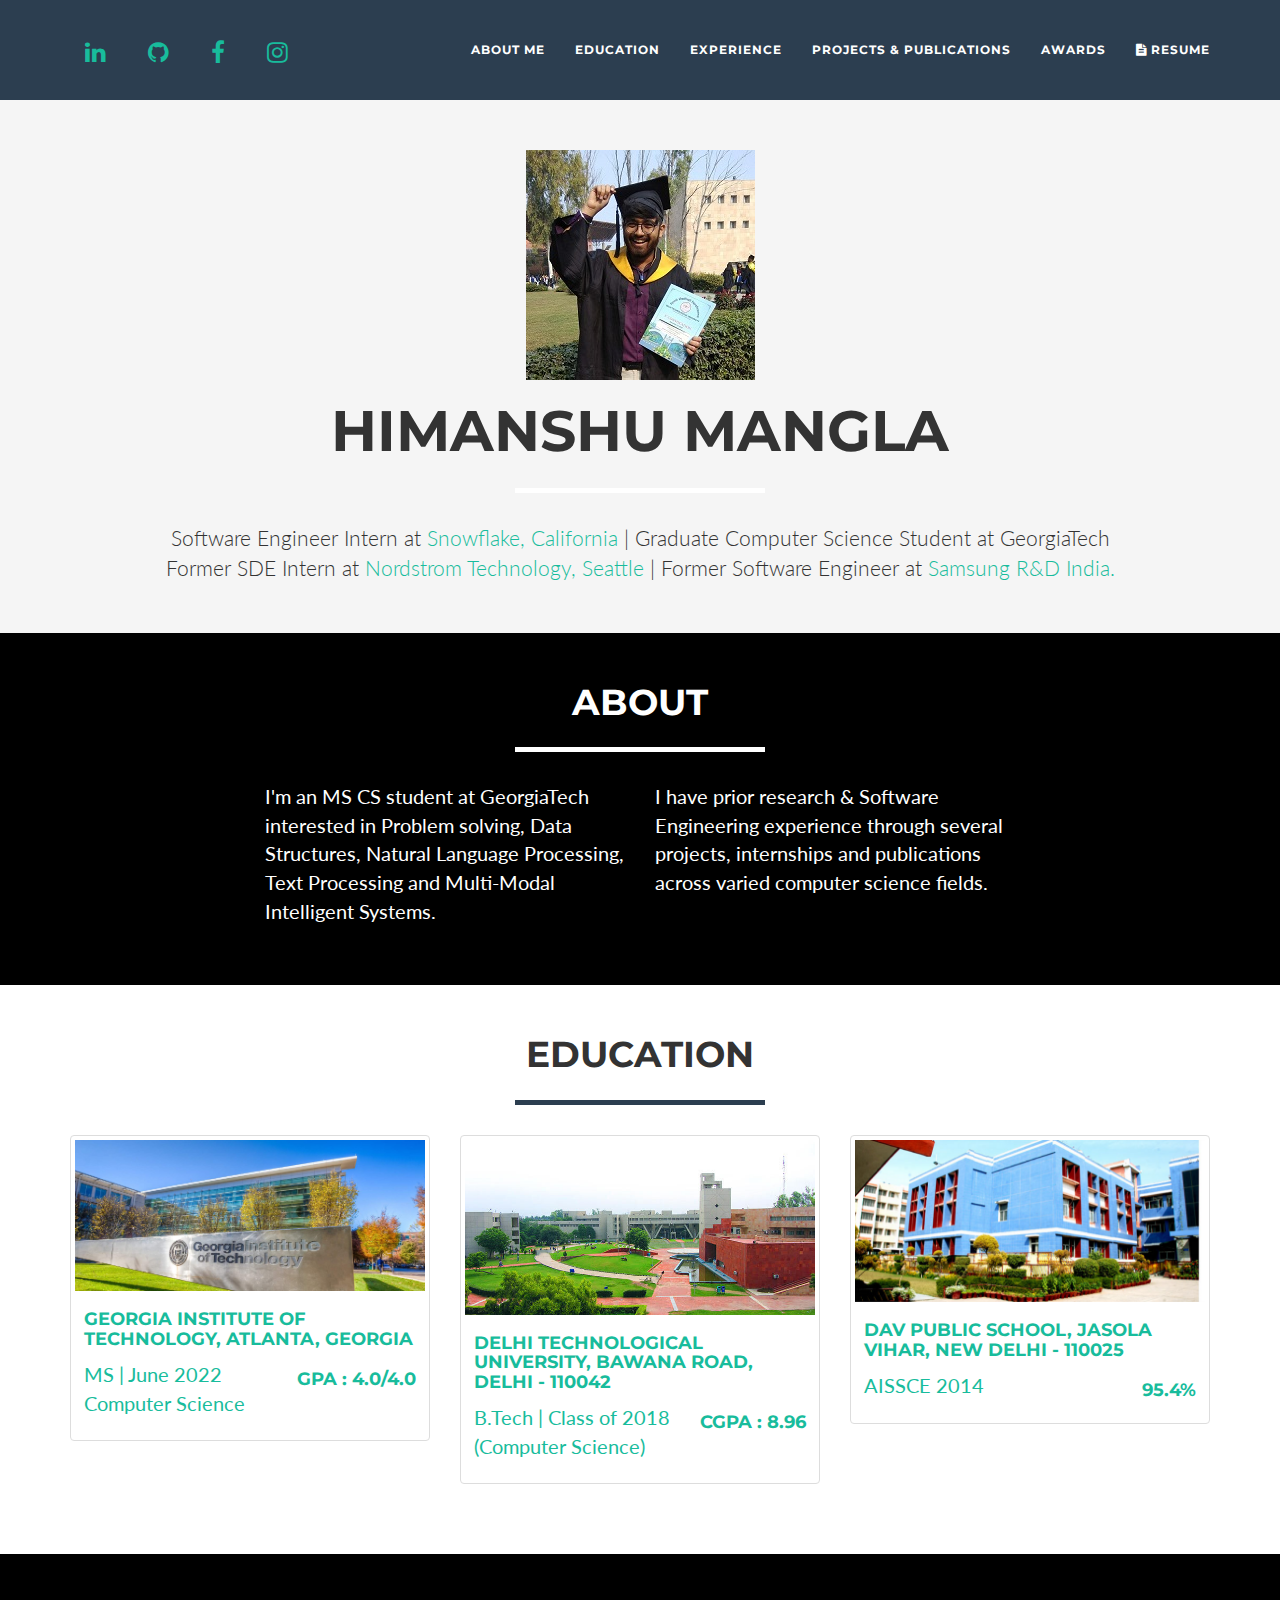
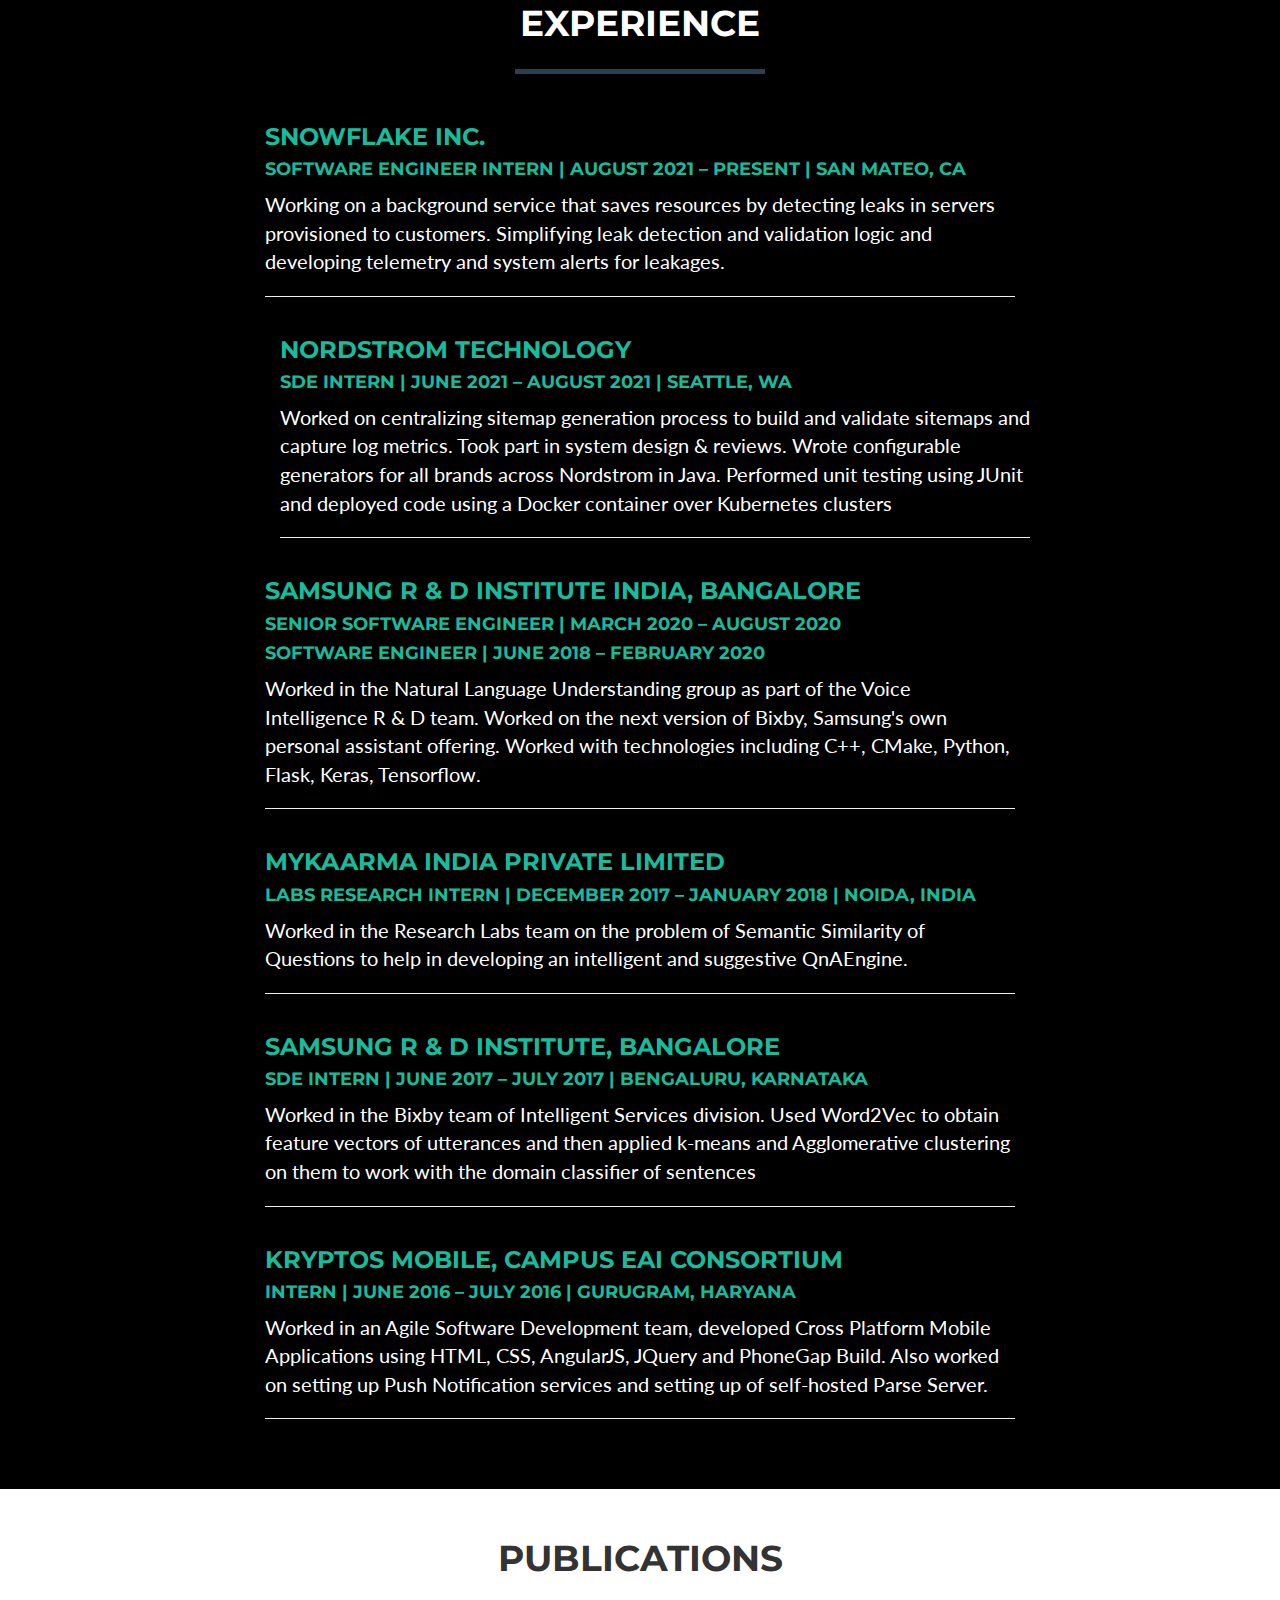
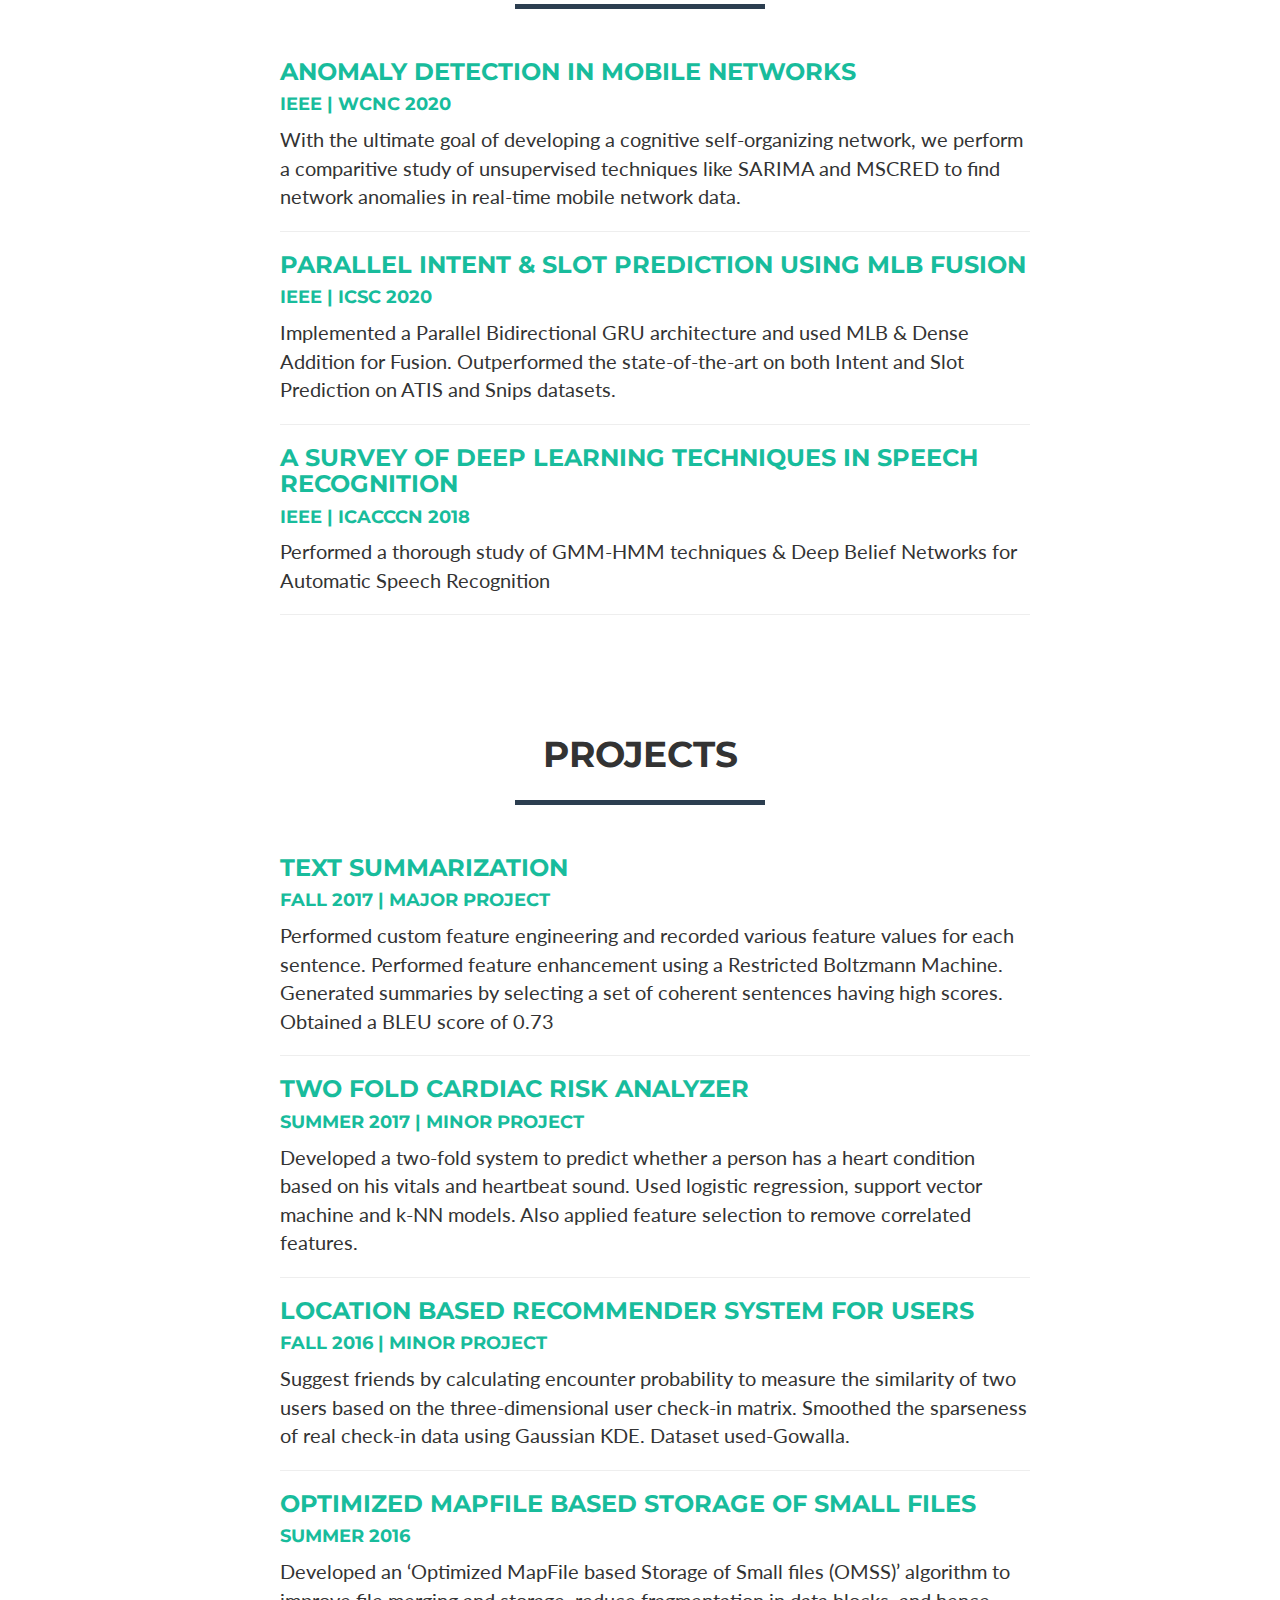
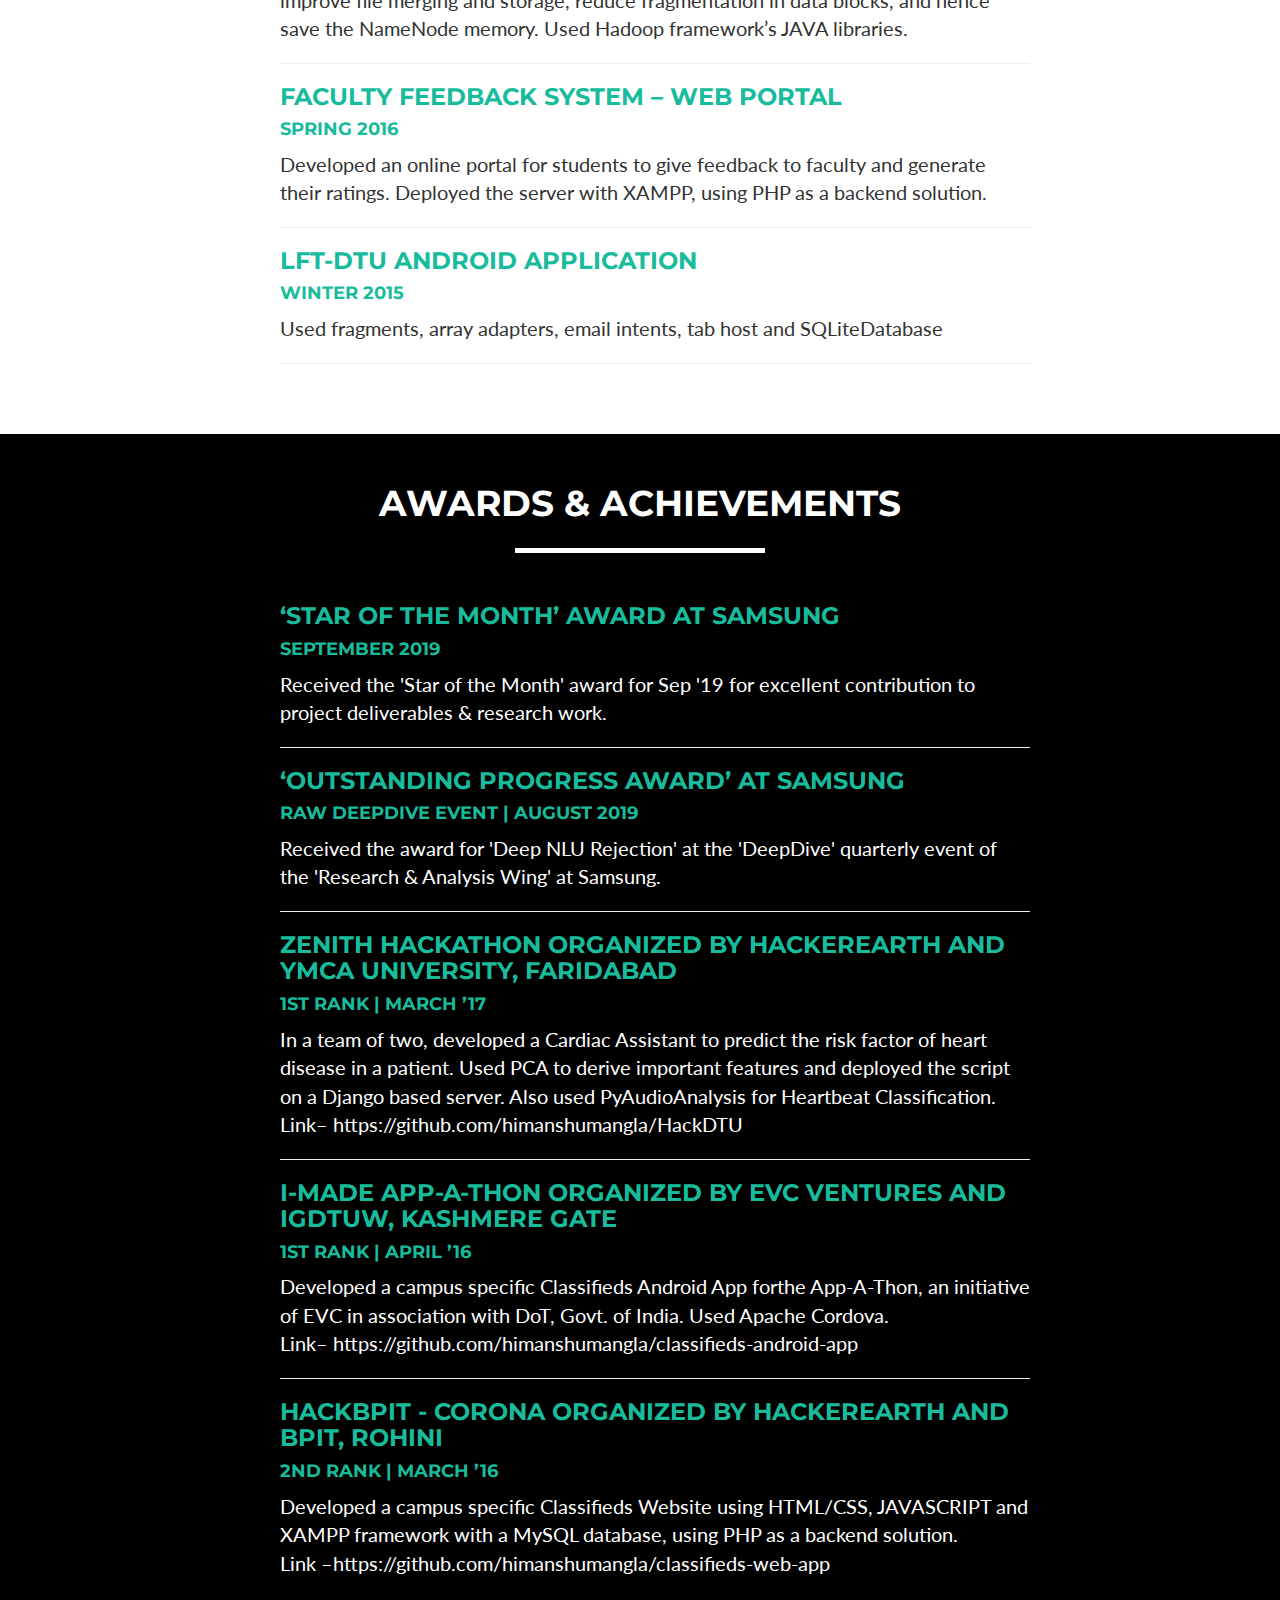
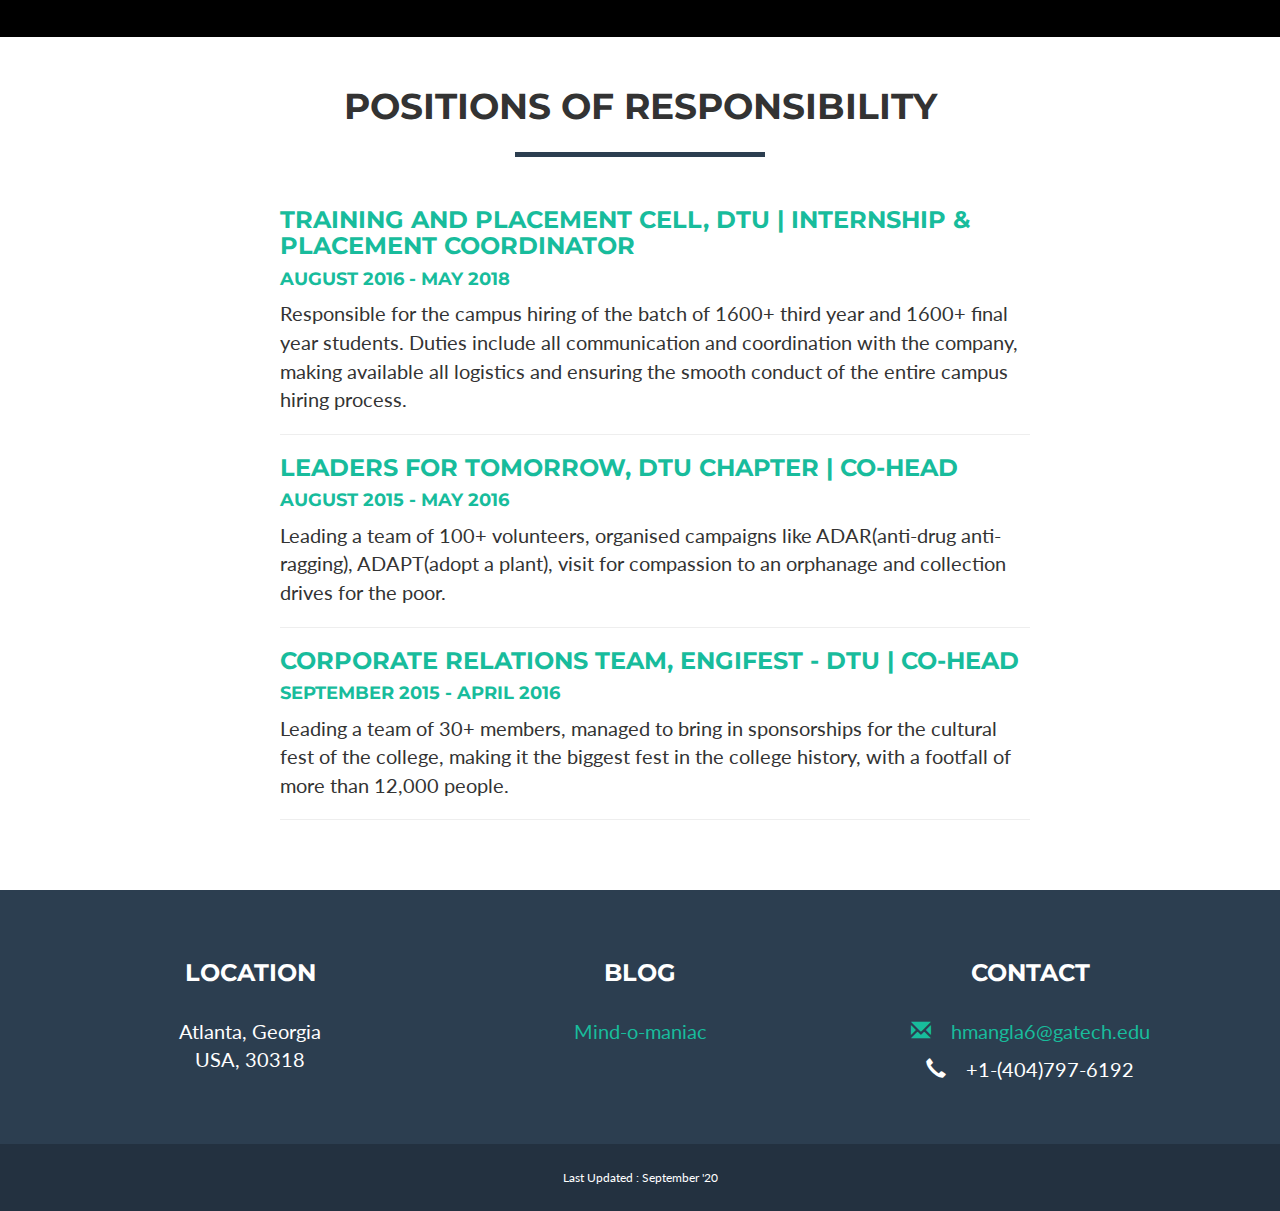
==== index.html @ 371bf04c "Update index.html" ====
<!DOCTYPE html>
<html lang="en">

<head>

    <meta charset="utf-8">
    <meta http-equiv="X-UA-Compatible" content="IE=edge">
    <meta name="viewport" content="width=device-width, initial-scale=1">
    <meta name="description" content="">
    <meta name="author" content="">

    <title>Himanshu Mangla</title>
    <link rel="shortcut icon" href="favicon.ico" />


    <!-- Bootstrap Core CSS -->
    <link href="vendor/bootstrap/css/bootstrap.min.css" rel="stylesheet">

    <!-- Theme CSS -->
    <link href="css/freelancer.min.css" rel="stylesheet">

    <!-- Custom Fonts -->
    <link href="vendor/font-awesome/css/font-awesome.min.css" rel="stylesheet" type="text/css">
    <link href="https://fonts.googleapis.com/css?family=Montserrat:400,700" rel="stylesheet" type="text/css">
    <link href="https://fonts.googleapis.com/css?family=Lato:400,700,400italic,700italic" rel="stylesheet" type="text/css">

    <!-- HTML5 Shim and Respond.js IE8 support of HTML5 elements and media queries -->
    <!-- WARNING: Respond.js doesn't work if you view the page via file:// -->
    <!--[if lt IE 9]>
        <script src="https://oss.maxcdn.com/libs/html5shiv/3.7.0/html5shiv.js"></script>
        <script src="https://oss.maxcdn.com/libs/respond.js/1.4.2/respond.min.js"></script>
    <![endif]-->

</head>

<body id="page-top" class="index">
<div id="skipnav"><a href="#maincontent">Skip to main content</a></div>

    <!-- Navigation -->
    <nav id="mainNav" class="navbar navbar-default navbar-fixed-top navbar-custom" ">
        <div class="container">
            <!-- Brand and toggle get grouped for better mobile display -->
            <div class="navbar-header page-scroll">
                <button type="button" class="navbar-toggle" data-toggle="collapse" data-target="#bs-example-navbar-collapse-1">
                    <span class="sr-only">Toggle navigation</span> Menu <i class="fa fa-bars"></i>
                </button>
                <a class="navbar-brand" >
                </a>
            </div>
            <div class="navbar-brand">
            <a href="https://linkedin.com/in/himanshumangla "><i class="fa fa-linkedin"></i></a> &nbsp;&nbsp;&nbsp;&nbsp;  
                <a href="https://github.com/himanshumangla"><i class="fa fa-github"></i></a>   &nbsp;&nbsp;&nbsp;&nbsp;
                <a href="http://facebook.com/him.mangla"><i class="fa fa-facebook"></i></a>   &nbsp;&nbsp;&nbsp;&nbsp;
                <a href="https://www.instagram.com/himanshu_mangla/?hl=en"><i class="fa fa-instagram"></i></a>  &nbsp;&nbsp;&nbsp;&nbsp;
            </div>

            <!-- Collect the nav links, forms, and other content for toggling -->
            <div class="collapse navbar-collapse" id="bs-example-navbar-collapse-1">
                <ul class="nav navbar-nav navbar-right">
                    <li class="hidden">
                        <a href="#page-top"></a>
                    </li>
                   
                    <li class="page-scroll">
                        <a href="#about">About Me</a>
                    </li>
                     <li class="page-scroll">
                        <a href="#education">Education</a>
                    </li>
                     <li class="page-scroll">
                        <a href="#experience">Experience</a>
                    </li>
                    <li class="page-scroll">
                        <a href="#projects">Projects & Publications</a>
                    </li>
                    <li class="page-scroll">
                        <a href="#achievements">Awards</a>
                    </li>
                    
                    <li class="page-scroll">
                        <a href="https://drive.google.com/file/d/0B3SqNJBZBm5kWnVQWGZ2YU8wMDQ/view?usp=sharing" target="_blank"><i class="fa fa-file-text page-scroll"></i> Resume</a>
                    </li>


                </ul>
            </div>
            <!-- /.navbar-collapse -->
        </div>
        <!-- /.container-fluid -->
    </nav>

    <!-- Header -->
    <header>
        <div class="container" id="maincontent" tabindex="-1">
            <div class="row">
                <div class="col-lg-12">
                    <img class="img-responsive" src="img/profile.jpg" alt="">
                    <div class="intro-text">
                        <h1 class="name">Himanshu Mangla</h1>
                        <hr class="star-light">
                        <span class="skills">Software Engineer Intern at <a href="https://www.snowflake.com/">Snowflake, California</a> | Graduate Computer Science Student at GeorgiaTech  
<br/> Former SDE Intern at <a href="https://careers.nordstrom.com/#/headquarters-careers/technology/">Nordstrom Technology, Seattle</a> | Former Software Engineer at <a href="https://research.samsung.com/sri-b">Samsung R&D India.</a></span>
                    </div>
                </div>
            </div>
        </div>
    </header>

 <!-- About Section -->
    <section class="success" id="about" style="background: rgb(0,0,0);">
        <div class="container">
            <div class="row">
                <div class="col-lg-12 text-center">
                    <h2>About</h2>
                    <hr class="star-light">
                </div>
            </div>
            <div class="row">
                <div class="col-lg-4 col-lg-offset-2">
                    <p>I'm an MS CS student at GeorgiaTech interested in Problem solving, Data Structures, Natural Language Processing, Text Processing and
                                                     Multi-Modal Intelligent Systems. </p>
                </div>
                <div class="col-lg-4">
                    <p>I have prior research & Software Engineering experience through several projects, internships and publications across varied computer science fields.</p>
                </div>
                
            </div>
        </div>
    </section>




    
    <!-- Education Grid Section -->
    <section id="portfolio">
    <div id="education">
        <div class="container">
            <div class="row">
                <div class="col-lg-12 text-center">
                    <h2>Education</h2>
                    <hr class="star-primary">
                </div>
            </div>


            <div class="row">
                    <div class="col-sm-4 col-lg-4 col-md-4">
                        <a href="https://www.gatech.edu/">
                        <div class="thumbnail">
                            <img src="img/gt.jpg" alt="GeorgiaTech, Atlanta">
                            <div class="caption">
                                <h4>Georgia Institute of Technology, Atlanta, Georgia</h4>
                                <h4 class="pull-right">GPA : 4.0/4.0</h4>
                                <p><a href="https://www.cc.gatech.edu/future/masters/mscs">MS | June 2022 <br> Computer Science</a>
                                </p>
                                
                            </div>
                            
                        </div>
                        </a>
                    </div>

                    <div class="col-sm-4 col-lg-4 col-md-4">
                        <a href="http://dtu.ac.in/">
                        <div class="thumbnail">
                            <img src="img/dtu.jpg" alt="Delhi Technological University, Delhi"/>
                            <div class="caption">
                                <h4>Delhi Technological University, Bawana Road, <br>Delhi - 110042</h4>
                                <h4 class="pull-right">CGPA : 8.96</h4>
                                <a href="http://www.dtu.ac.in/Web/Departments/CSE/about/"><p>B.Tech | Class of 2018 <br>(Computer Science) </a></a>
                                </p>
                                
                            </div>
                            
                        </div>
                        
                    </div>

                    <div class="col-sm-4 col-lg-4 col-md-4">
                        <a href="http://davjasola.com">
                        <div class="thumbnail">
                            <img src="img/dav.jpg" alt="DAV Jasola Vihar, New Delhi">
                            <div class="caption">
                                <h4>DAV Public School, Jasola Vihar, New Delhi - 110025</h4>
                                <h4 class="pull-right">95.4%</h4>
                                <p><a href="https://en.wikipedia.org/wiki/All_India_Senior_School_Certificate_Examination">AISSCE 2014</a>
                                </p>
                                
                            </div>
                            </div>
                        </a>
                    </div>

                    
                    

            </div>
        </div>
    </div>
    </section>


<!-- Experience Section -->
    <section class="success" id="experience" style="background: rgb(0,0,0);">                                            
                                                                                                                                                        
                                                                            
          	  <div class="container">
        <div class="row">
          <div class="row">
                <div class="col-lg-12 text-center">
                    <h2>Experience</h2>
                    <hr class="star-primary">
                </div>
            </div>
     
     <div class="container">
        <div class="row">
            <div class="col-lg-8 col-lg-offset-2 col-md-10 col-md-offset-1">
                <div class="post-preview">
                    
                        <h3 class="post-title" style="color: #18BC9C;">
                            Snowflake Inc.
                        </h3>
                        <h4 class="post-subtitle" style="color: #18BC9C;">
                            Software Engineer Intern | August 2021 – Present | San Mateo, CA
                        </h4>
                    
                    <p class="post-meta">

Working on a background service that saves resources by detecting leaks in servers provisioned to customers.
Simplifying leak detection and validation logic and developing telemetry and system alerts for leakages.
                  </div>
                <hr>
                                                              
           </div>
         </div>
     </div>
 
         </div>
                                            
                                            
                                            
      <div class="container">
        <div class="row">
            <div class="col-lg-8 col-lg-offset-2 col-md-10 col-md-offset-1">
                <div class="post-preview">
                    
                        <h3 class="post-title" style="color: #18BC9C;">
                            Nordstrom Technology
                        </h3>
                        <h4 class="post-subtitle" style="color: #18BC9C;">
                            SDE Intern | June 2021 – August 2021 | Seattle, WA
                        </h4>
                    
                    <p class="post-meta">

Worked on centralizing sitemap generation process to build and validate sitemaps and capture log metrics.
Took part in system design & reviews. Wrote configurable generators for all brands across Nordstrom in Java.
Performed unit testing using JUnit and deployed code using a Docker container over Kubernetes clusters
      </div>
                <hr>
                                                              
           </div>
         </div>
     </div>
 
         </div>
                                            
                                            
            <div class="container">
        <div class="row">
            <div class="col-lg-8 col-lg-offset-2 col-md-10 col-md-offset-1">
                <div class="post-preview">
                    
                        <h3 class="post-title" style="color: #18BC9C;">
                            Samsung R & D Institute India, Bangalore
                        </h3>
                        <h4 class="post-subtitle" style="color: #18BC9C;">
                            Senior Software Engineer | March 2020 – August 2020 
                        </h4>
                                                                      
                        <h4 class="post-subtitle" style="color: #18BC9C;">
                            Software Engineer | June 2018 – February 2020
                        </h4>
                    
                    <p class="post-meta">

Worked in the Natural Language Understanding group as part of the Voice Intelligence R & D team. Worked on the next version of Bixby,
                                        Samsung's own personal assistant offering. Worked with technologies including C++, CMake, Python, Flask, Keras, Tensorflow.
      </div>
                <hr>
                                                              
           </div>
         </div>
     </div>
 
         </div>
                                            
             <div class="container">
        <div class="row">                               
  <div class="col-lg-8 col-lg-offset-2 col-md-10 col-md-offset-1">
                <div class="post-preview">
                    
                        <h3 class="post-title" style="color: #18BC9C;">
                            Mykaarma India Private Limited 
                        </h3>
                        <h4 class="post-subtitle" style="color: #18BC9C;">
                            Labs Research Intern  | December 2017 – January 2018 | Noida, India
                        </h4>
                    
                    <p class="post-meta">

Worked in the Research Labs team on the problem of Semantic Similarity of Questions to help in developing an intelligent and suggestive QnAEngine.
      </div>
                <hr>
                                                              
           </div>
         </div>
     </div>
 
         </div>
                              



            <div class="container">
        <div class="row">
            <div class="col-lg-8 col-lg-offset-2 col-md-10 col-md-offset-1">
                <div class="post-preview">
                    
                        <h3 class="post-title" style="color: #18BC9C;">
                            Samsung R & D Institute, Bangalore
                        </h3>
                        <h4 class="post-subtitle" style="color: #18BC9C;">
                            SDE Intern | June 2017 – July 2017 | Bengaluru, Karnataka
                        </h4>
                    
                    <p class="post-meta">

Worked in the Bixby team of Intelligent Services division. Used Word2Vec to obtain
feature vectors of utterances and then applied k-means and Agglomerative clustering on
them to work with the domain classifier of sentences
      </div>
                <hr>
                                                              
           </div>
         </div>
     </div>
 
         </div>
                                                                    
            <div class="container">
        <div class="row">
            <div class="col-lg-8 col-lg-offset-2 col-md-10 col-md-offset-1">
                <div class="post-preview">
                    <a href = "http://i-made.in">
                        <h3 class="post-title" style="color: #18BC9C;">
                            Kryptos Mobile, Campus EAI Consortium 
                        </h3>
                        <h4 class="post-subtitle" style="color: #18BC9C;">
                            Intern | June 2016 – July 2016 | Gurugram, Haryana
                        </h4>
                     </a>
                    <p class="post-meta">Worked in an Agile Software Development team, developed Cross Platform Mobile Applications using HTML, CSS, AngularJS, JQuery and PhoneGap Build. Also worked on setting up Push Notification services and setting up of self-hosted Parse Server. </p>
                </div>
                <hr>
                
                
            </div>
        </div>
    </div>

        </div>
    </section>


                                        
                                         <!-- Publications Section -->
    <section id="contact" padding: 25px>
    <div id="projects">
        <div class="container">
            <div class="row">
                <div class="col-lg-12 text-center">
                    <h2>Publications</h2>
                    <hr class="star-primary">
                </div>
            </div>


   <div class="container">
        <div class="row">
            <div class="col-lg-8 col-lg-offset-2 col-md-10 col-md-offset-1">
               <div class="post-preview">
                  <a href="https://ieeexplore.ieee.org/document/9124843">  
                        <h3 class="post-title" style="color: #18BC9C;">
                            Anomaly Detection in Mobile Networks 
                        </h3>
                        <h4 class="post-subtitle" style="color: #18BC9C;">
                            IEEE | WCNC 2020
                        </h4>
                                      </a>
                     <p class="post-meta">With the ultimate goal of developing a cognitive self-organizing network, we perform a comparitive study of unsupervised techniques like SARIMA and MSCRED to find network anomalies in real-time mobile network data.</p>
                </div>
                <hr>
                                                                           
               <div class="post-preview">
                    <a href="https://ieeexplore.ieee.org/document/9031526/">
                        <h3 class="post-title" style="color: #18BC9C;">
                            Parallel Intent & Slot Prediction using MLB Fusion
                        </h3>
                        <h4 class="post-subtitle" style="color: #18BC9C;">
                            IEEE | ICSC 2020
                        </h4>
                                                                         </a>
                    
                    <p class="post-meta"> Implemented a Parallel Bidirectional GRU architecture and used MLB & Dense Addition for Fusion. Outperformed the state-of-the-art on both Intent and Slot Prediction on ATIS and Snips datasets. </p>
                </div>
                <hr>
               <div class="post-preview">
                  <a href="https://ieeexplore.ieee.org/abstract/document/8748399">  
                        <h3 class="post-title" style="color: #18BC9C;">
                            A survey of deep learning techniques in Speech Recognition 
                        </h3>
                        <h4 class="post-subtitle" style="color: #18BC9C;">
                            IEEE | ICACCCN 2018
                        </h4>
                                      </a>
                     <p class="post-meta">Performed a thorough study of GMM-HMM techniques & Deep Belief Networks for Automatic Speech Recognition</p>
                </div>
                <hr>
               
                
            </div>
        </div>
    </div>

        </div>
    </div>
    </section>
                                        
                                                            
                                        
    <!-- Projects Section -->
    <section id="contact">
    <div id="projects">
        <div class="container">
            <div class="row">
                <div class="col-lg-12 text-center">
                    <h2>Projects</h2>
                    <hr class="star-primary">
                </div>
            </div>


   <div class="container">
        <div class="row">
            <div class="col-lg-8 col-lg-offset-2 col-md-10 col-md-offset-1">
               
                <div class="post-preview">
                        <h3 class="post-title" style="color: #18BC9C;">
                             Text Summarization 
                        </h3>
                        <h4 class="post-subtitle" style="color: #18BC9C;">
                            Fall 2017 | Major Project
                        </h4>
           
                    <p class="post-meta">Performed custom feature engineering and recorded various feature values for each sentence. Performed feature enhancement using a Restricted Boltzmann Machine. Generated summaries by selecting a set of coherent sentences having high scores. Obtained a BLEU score of 0.73</p>
                </div>
                <hr>                                                     
                                                                           
                      <div class="post-preview">
                    
                        <h3 class="post-title" style="color: #18BC9C;">
                            Two Fold Cardiac Risk Analyzer 
                        </h3>
                        <h4 class="post-subtitle" style="color: #18BC9C;">
                            Summer 2017 | Minor Project
                        </h4>
                     <p class="post-meta">Developed a two-fold system to predict whether a person has a heart condition based on his vitals and heartbeat sound. Used logistic regression, support vector machine and k-NN models. Also applied feature selection to remove correlated features.</p>
                </div>
                <hr>
                                        
               <div class="post-preview">
                    
                        <h3 class="post-title" style="color: #18BC9C;">
                            LOCATION BASED RECOMMENDER SYSTEM FOR USERS
                        </h3>
                        <h4 class="post-subtitle" style="color: #18BC9C;">
                            Fall 2016 | Minor Project
                        </h4>
                    
                    <p class="post-meta">Suggest friends by calculating encounter probability to measure the similarity of two users based on the three-dimensional user check-in matrix. Smoothed the sparseness of real check-in data using Gaussian KDE. Dataset used-Gowalla. </p>
                </div>
                <hr>
                
                <div class="post-preview">
                        <h3 class="post-title" style="color: #18BC9C;">
                             Optimized MapFile based Storage of Small files 
                        </h3>
                        <h4 class="post-subtitle" style="color: #18BC9C;">
                            Summer 2016 
                        </h4>
           
                    <p class="post-meta">Developed an ‘Optimized MapFile based Storage of Small files (OMSS)’ algorithm to improve file merging and storage, reduce fragmentation in data blocks, and hence save the NameNode memory. Used Hadoop framework’s JAVA libraries.</p>
                </div>
                <hr>
                          
                
                
                <div class="post-preview">
                    <a href="https://github.com/himanshumangla/faculty-feedback">
                        <h3 class="post-title">
                            Faculty Feedback System – Web Portal 
                        </h3>
                        <h4 class="post-subtitle">
                            Spring 2016 
                        </h4>
                    </a>
                    <p class="post-meta">Developed an online portal for students to give feedback to faculty and generate their ratings. Deployed the server with XAMPP, using PHP as a backend solution.</p>
                </div>
                <hr>
                <div class="post-preview">
                    <a href="https://github.com/himanshumangla/LFT-DTU">
                        <h3 class="post-title">
                           LFT-DTU Android Application
                        </h3>
                        <h4 class="post-subtitle">
                            Winter 2015
                        </h4>
                    </a>
                    <p class="post-meta">Used fragments, array adapters, email intents, tab host and SQLiteDatabase</p>
                </div>
                <hr>
                
            </div>
        </div>
    </div>

        </div>
    </div>
    </section>


    <!-- Achievements Section -->
    <section class="success" id="achievements" style="background: rgb(0,0,0);">
        <div class="container">
            <div class="row">
                <div class="col-lg-12 text-center">
                    <h2>Awards & Achievements</h2>
                    <hr class="star-light">
                </div>
            </div>
            <div class="container">
        <div class="row">
            <div class="col-lg-8 col-lg-offset-2 col-md-10 col-md-offset-1">
                
                 <div class="post-preview">
                    
                        <h3 class="post-title" style="color: #18BC9C;">
                            ‘Star of the month’ award at Samsung
                        </h3>
                        <h4 class="post-subtitle" style="color: #18BC9C;">
                         September 2019
                        </h4>
                    
                    <p class="post-meta">Received the 'Star of the Month' award for Sep '19 for excellent contribution to project deliverables & research work.</p>
                </div>
                <hr>
                <div class="post-preview">
                   
                        <h3 class="post-title" style="color: #18BC9C;">
                            ‘Outstanding Progress Award’ at Samsung
                        </h3>
                        <h4 class="post-subtitle" style="color: #18BC9C;">
                         RAW DeepDive event | August 2019
                        </h4>
                    
                    <p class="post-meta">Received the award for 'Deep NLU Rejection' at the 'DeepDive' quarterly event of the 'Research & Analysis Wing' at Samsung. </p>
                </div>
                <hr>
                
                <div class="post-preview">
                    
                        <h3 class="post-title" style="color: #18BC9C;">
                            Zenith Hackathon organized by HackerEarth and YMCA University, Faridabad
                        </h3>
                        <h4 class="post-subtitle" style="color: #18BC9C;">
 1st rank | March ’17
                        </h4>
                    
                    <p class="post-meta">In a team of two, developed a Cardiac Assistant to predict the risk factor of heart disease in a patient. Used PCA to derive important features and deployed the script on a Django based server. Also used PyAudioAnalysis for Heartbeat Classification. <br>Link– https://github.com/himanshumangla/HackDTU</p>
                </div>
                <hr>
                <div class="post-preview">

                        <h3 class="post-title" style="color: #18BC9C;">
                            I-MADE App-A-Thon organized by EVC Ventures and IGDTUW, Kashmere Gate 
                        </h3>
                        <h4 class="post-subtitle" style="color: #18BC9C;">
                            1st rank | April ’16
                        </h4>
                    
                    <p class="post-meta">Developed a campus specific Classifieds Android App forthe App-A-Thon, an initiative of EVC in association with DoT, Govt. of India. Used Apache Cordova. <br>Link– https://github.com/himanshumangla/classifieds-android-app</p>
                </div>
                <hr>
                <div class="post-preview">

                        <h3 class="post-title" style="color: #18BC9C;">
                           HackBPIT - Corona organized by HackerEarth and BPIT, Rohini
                        </h3>
                        <h4 class="post-subtitle" style="color: #18BC9C;">
                            2nd rank | March ’16
                        </h4>
                    
                    <p class="post-meta">Developed a campus specific Classifieds Website using HTML/CSS, JAVASCRIPT and XAMPP framework with a MySQL database, using PHP as a backend solution. <br>Link –https://github.com/himanshumangla/classifieds-web-app</p>
                </div>
            </div>
        </div>
    </div>

        </div>
    </section>

 <!-- Position of Responsibility -->
    <section id="contact">
    <div id="projects">
        <div class="container">
            <div class="row">
                <div class="col-lg-12 text-center">
                    <h2>Positions of Responsibility</h2>
                    <hr class="star-primary">
                </div>
            </div>


   <div class="container">
        <div class="row">
            <div class="col-lg-8 col-lg-offset-2 col-md-10 col-md-offset-1">
                <div class="post-preview">
                    <a href = "http://tnp.dtu.ac.in/contact_tnp_17-18.html">
                        <h3 class="post-title">
                            Training and Placement Cell, DTU | Internship & Placement Coordinator 
                        </h3>
                        <h4 class="post-subtitle">
                            August 2016 - May 2018
                        </h4>
                     </a>
                     <p class="post-meta">Responsible for the campus hiring of the batch of 1600+ third year and 1600+ final year students. Duties include all communication and coordination with the company, making available all logistics and ensuring the smooth conduct of the entire campus hiring process.</p>
                </div>
                <hr>
                                        
               <div class="post-preview">
                    <a href ="https://www.facebook.com/Lftdtu/">
                        <h3 class="post-title" >
                            Leaders for Tomorrow, DTU Chapter | Co-head
                        </h3>
                        <h4 class="post-subtitle">
                            August 2015 - May 2016
                        </h4>
                     </a>
                    <p class="post-meta">Leading a team of 100+ volunteers, organised campaigns like ADAR(anti-drug anti-ragging), ADAPT(adopt a plant), visit for compassion to an orphanage and collection drives for the poor. </p>
                </div>
                <hr>
                
                
                <div class="post-preview">
                    <a href="http://www.engifest.dtu.ac.in/">
                        <h3 class="post-title">
                            Corporate Relations Team, Engifest - DTU | Co-head 
                        </h3>
                        <h4 class="post-subtitle">
                            September 2015 - April 2016 
                        </h4>
                    </a>
                    <p class="post-meta">Leading a team of 30+ members, managed to bring in sponsorships for the cultural fest of the college, making it the biggest fest in the college history, with a footfall of more than 12,000 people.</p>
                </div>
                <hr>
                                
            </div>
        </div>
    </div>

        </div>
    </div>
    </section>


                                        
                                        
                                        
                                        
                                        
                                        
                                        
    <!-- Footer -->
    <footer class="text-center">
        <div class="footer-above">
            <div class="container">
                <div class="row">
                    <div class="footer-col col-md-4">
                        <h3>Location</h3>
                        <p>Atlanta, Georgia
                            <br>USA, 30318</p>
                    </div>
                    <div class="footer-col col-md-4">
                        <h3>Blog</h3>
                        <p><a href="http://mindomaniac.blogspot.in/">Mind-o-maniac</a></p>
                    </div>
                    <div class="footer-col col-md-4">
                        <h3>Contact</h3>
                        <p><a href="mailto:hmangla6@gatech.edu?Subject=Found%20Via%20Website" target="_top" style="alink : white vlink: white"><span class="glyphicon glyphicon-envelope"></span>&nbsp;&nbsp;&nbsp;&nbsp;hmangla6@gatech.edu</a></p>
                        <p><span class="glyphicon glyphicon-earphone"></span>&nbsp;&nbsp;&nbsp;&nbsp;+1-(404)797-6192</p>
                    </div>
                </div>
            </div>
        </div>
        <div class="footer-below">
            <div class="container">
                <div class="row">
                    <div class="col-lg-12">
                        Last Updated : September '20
                    </div>
                </div>
            </div>
        </div>
    </footer>

    <!-- Scroll to Top Button (Only visible on small and extra-small screen sizes) -->
    <div class="scroll-top page-scroll hidden-sm hidden-xs hidden-lg hidden-md">
        <a class="btn btn-primary" href="#page-top">
            <i class="fa fa-chevron-up"></i>
        </a>
    </div>

    <!-- Portfolio Modals -->
    <div class="portfolio-modal modal fade" id="portfolioModal1" tabindex="-1" role="dialog" aria-hidden="true">
        <div class="modal-content">
            <div class="close-modal" data-dismiss="modal">
                <div class="lr">
                    <div class="rl">
                    </div>
                </div>
            </div>
            <div class="container">
                <div class="row">
                    <div class="col-lg-8 col-lg-offset-2">
                        <div class="modal-body">
                            <h2>Project Title</h2>
                            <hr class="star-primary">
                            <img src="img/portfolio/cabin.png" class="img-responsive img-centered" alt="">
                            <p>Use this area of the page to describe your project. The icon above is part of a free icon set by <a href="https://sellfy.com/p/8Q9P/jV3VZ/">Flat Icons</a>. On their website, you can download their free set with 16 icons, or you can purchase the entire set with 146 icons for only $12!</p>
                            <ul class="list-inline item-details">
                                <li>Client:
                                    <strong><a href="http://startbootstrap.com">Start Bootstrap</a>
                                    </strong>
                                </li>
                                <li>Date:
                                    <strong><a href="http://startbootstrap.com">April 2014</a>
                                    </strong>
                                </li>
                                <li>Service:
                                    <strong><a href="http://startbootstrap.com">Web Development</a>
                                    </strong>
                                </li>
                            </ul>
                            <button type="button" class="btn btn-default" data-dismiss="modal"><i class="fa fa-times"></i> Close</button>
                        </div>
                    </div>
                </div>
            </div>
        </div>
    </div>
    <div class="portfolio-modal modal fade" id="portfolioModal2" tabindex="-1" role="dialog" aria-hidden="true">
        <div class="modal-content">
            <div class="close-modal" data-dismiss="modal">
                <div class="lr">
                    <div class="rl">
                    </div>
                </div>
            </div>
            <div class="container">
                <div class="row">
                    <div class="col-lg-8 col-lg-offset-2">
                        <div class="modal-body">
                            <h2>Project Title</h2>
                            <hr class="star-primary">
                            <img src="img/portfolio/cake.png" class="img-responsive img-centered" alt="">
                            <p>Use this area of the page to describe your project. The icon above is part of a free icon set by <a href="https://sellfy.com/p/8Q9P/jV3VZ/">Flat Icons</a>. On their website, you can download their free set with 16 icons, or you can purchase the entire set with 146 icons for only $12!</p>
                            <ul class="list-inline item-details">
                                <li>Client:
                                    <strong><a href="http://startbootstrap.com">Start Bootstrap</a>
                                    </strong>
                                </li>
                                <li>Date:
                                    <strong><a href="http://startbootstrap.com">April 2014</a>
                                    </strong>
                                </li>
                                <li>Service:
                                    <strong><a href="http://startbootstrap.com">Web Development</a>
                                    </strong>
                                </li>
                            </ul>
                            <button type="button" class="btn btn-default" data-dismiss="modal"><i class="fa fa-times"></i> Close</button>
                        </div>
                    </div>
                </div>
            </div>
        </div>
    </div>
    <div class="portfolio-modal modal fade" id="portfolioModal3" tabindex="-1" role="dialog" aria-hidden="true">
        <div class="modal-content">
            <div class="close-modal" data-dismiss="modal">
                <div class="lr">
                    <div class="rl">
                    </div>
                </div>
            </div>
            <div class="container">
                <div class="row">
                    <div class="col-lg-8 col-lg-offset-2">
                        <div class="modal-body">
                            <h2>Project Title</h2>
                            <hr class="star-primary">
                            <img src="img/portfolio/circus.png" class="img-responsive img-centered" alt="">
                            <p>Use this area of the page to describe your project. The icon above is part of a free icon set by <a href="https://sellfy.com/p/8Q9P/jV3VZ/">Flat Icons</a>. On their website, you can download their free set with 16 icons, or you can purchase the entire set with 146 icons for only $12!</p>
                            <ul class="list-inline item-details">
                                <li>Client:
                                    <strong><a href="http://startbootstrap.com">Start Bootstrap</a>
                                    </strong>
                                </li>
                                <li>Date:
                                    <strong><a href="http://startbootstrap.com">April 2014</a>
                                    </strong>
                                </li>
                                <li>Service:
                                    <strong><a href="http://startbootstrap.com">Web Development</a>
                                    </strong>
                                </li>
                            </ul>
                            <button type="button" class="btn btn-default" data-dismiss="modal"><i class="fa fa-times"></i> Close</button>
                        </div>
                    </div>
                </div>
            </div>
        </div>
    </div>
    <div class="portfolio-modal modal fade" id="portfolioModal4" tabindex="-1" role="dialog" aria-hidden="true">
        <div class="modal-content">
            <div class="close-modal" data-dismiss="modal">
                <div class="lr">
                    <div class="rl">
                    </div>
                </div>
            </div>
            <div class="container">
                <div class="row">
                    <div class="col-lg-8 col-lg-offset-2">
                        <div class="modal-body">
                            <h2>Project Title</h2>
                            <hr class="star-primary">
                            <img src="img/portfolio/game.png" class="img-responsive img-centered" alt="">
                            <p>Use this area of the page to describe your project. The icon above is part of a free icon set by <a href="https://sellfy.com/p/8Q9P/jV3VZ/">Flat Icons</a>. On their website, you can download their free set with 16 icons, or you can purchase the entire set with 146 icons for only $12!</p>
                            <ul class="list-inline item-details">
                                <li>Client:
                                    <strong><a href="http://startbootstrap.com">Start Bootstrap</a>
                                    </strong>
                                </li>
                                <li>Date:
                                    <strong><a href="http://startbootstrap.com">April 2014</a>
                                    </strong>
                                </li>
                                <li>Service:
                                    <strong><a href="http://startbootstrap.com">Web Development</a>
                                    </strong>
                                </li>
                            </ul>
                            <button type="button" class="btn btn-default" data-dismiss="modal"><i class="fa fa-times"></i> Close</button>
                        </div>
                    </div>
                </div>
            </div>
        </div>
    </div>
    <div class="portfolio-modal modal fade" id="portfolioModal5" tabindex="-1" role="dialog" aria-hidden="true">
        <div class="modal-content">
            <div class="close-modal" data-dismiss="modal">
                <div class="lr">
                    <div class="rl">
                    </div>
                </div>
            </div>
            <div class="container">
                <div class="row">
                    <div class="col-lg-8 col-lg-offset-2">
                        <div class="modal-body">
                            <h2>Project Title</h2>
                            <hr class="star-primary">
                            <img src="img/portfolio/safe.png" class="img-responsive img-centered" alt="">
                            <p>Use this area of the page to describe your project. The icon above is part of a free icon set by <a href="https://sellfy.com/p/8Q9P/jV3VZ/">Flat Icons</a>. On their website, you can download their free set with 16 icons, or you can purchase the entire set with 146 icons for only $12!</p>
                            <ul class="list-inline item-details">
                                <li>Client:
                                    <strong><a href="http://startbootstrap.com">Start Bootstrap</a>
                                    </strong>
                                </li>
                                <li>Date:
                                    <strong><a href="http://startbootstrap.com">April 2014</a>
                                    </strong>
                                </li>
                                <li>Service:
                                    <strong><a href="http://startbootstrap.com">Web Development</a>
                                    </strong>
                                </li>
                            </ul>
                            <button type="button" class="btn btn-default" data-dismiss="modal"><i class="fa fa-times"></i> Close</button>
                        </div>
                    </div>
                </div>
            </div>
        </div>
    </div>
    <div class="portfolio-modal modal fade" id="portfolioModal6" tabindex="-1" role="dialog" aria-hidden="true">
        <div class="modal-content">
            <div class="close-modal" data-dismiss="modal">
                <div class="lr">
                    <div class="rl">
                    </div>
                </div>
            </div>
            <div class="container">
                <div class="row">
                    <div class="col-lg-8 col-lg-offset-2">
                        <div class="modal-body">
                            <h2>Project Title</h2>
                            <hr class="star-primary">
                            <img src="img/portfolio/submarine.png" class="img-responsive img-centered" alt="">
                            <p>Use this area of the page to describe your project. The icon above is part of a free icon set by <a href="https://sellfy.com/p/8Q9P/jV3VZ/">Flat Icons</a>. On their website, you can download their free set with 16 icons, or you can purchase the entire set with 146 icons for only $12!</p>
                            <ul class="list-inline item-details">
                                <li>Client:
                                    <strong><a href="http://startbootstrap.com">Start Bootstrap</a>
                                    </strong>
                                </li>
                                <li>Date:
                                    <strong><a href="http://startbootstrap.com">April 2014</a>
                                    </strong>
                                </li>
                                <li>Service:
                                    <strong><a href="http://startbootstrap.com">Web Development</a>
                                    </strong>
                                </li>
                            </ul>
                            <button id="btnSubmit" type="button" class="btn btn-default" data-dismiss="modal"><i class="fa fa-times"></i> Close</button>
                        </div>
                    </div>
                </div>
            </div>
        </div>
    </div>

    <!-- jQuery -->
    <script src="vendor/jquery/jquery.min.js"></script>

    <!-- Bootstrap Core JavaScript -->
    <script src="vendor/bootstrap/js/bootstrap.min.js"></script>

    <!-- Plugin JavaScript -->
    <script src="https://cdnjs.cloudflare.com/ajax/libs/jquery-easing/1.3/jquery.easing.min.js"></script>

    <!-- Contact Form JavaScript -->
    <script src="js/jqBootstrapValidation.js"></script>
    <script src="js/contact_me.js"></script>

    <!-- Theme JavaScript -->
    <script src="js/freelancer.min.js"></script>

</body>

</html>
---- css/freelancer.min.css ----
/*!
 * Start Bootstrap - Freelancer v3.3.7+1 (http://startbootstrap.com/template-overviews/freelancer)
 * Copyright 2013-2016 Start Bootstrap
 * Licensed under MIT (https://github.com/BlackrockDigital/startbootstrap/blob/gh-pages/LICENSE)
 */body{font-family:Lato,'Helvetica Neue',Helvetica,Arial,sans-serif;overflow-x:hidden}p{font-size:20px}p.small{font-size:16px}a,a.active,a:active,a:focus,a:hover{color:#18BC9C}h1,h2,h3,h4,h5,h6{font-family:Montserrat,"Helvetica Neue",Helvetica,Arial,sans-serif;text-transform:uppercase;font-weight:700}hr.star-light,hr.star-primary{padding:0;border:none;border-top:solid 5px;text-align:center;max-width:250px;margin:25px auto 30px}hr.star-light:after,hr.star-primary:after{content:"\f005";font-family:FontAwesome;display:inline-block;position:relative;top:-.8em;font-size:2em;padding:0 .25em}hr.star-light{border-color:#fff}hr.star-light:after{background-color:#18BC9C;color:#fff}hr.star-primary{border-color:#2C3E50}hr.star-primary:after{background-color:#fff;color:#2C3E50}.img-centered{margin:0 auto}header{text-align:center;background:#f5f5f5;color:#333}header .container{padding-top:100px;padding-bottom:25px}header img{display:block;margin:0 auto 20px}header .intro-text .name{display:block;font-family:Montserrat,"Helvetica Neue",Helvetica,Arial,sans-serif;text-transform:uppercase;font-weight:700;font-size:2em}header .intro-text .skills{font-size:1.25em;font-weight:300}@media (min-width:768px){header .container{padding-top:150px;padding-bottom:50px}header .intro-text .name{font-size:4.75em}header .intro-text .skills{font-size:1.75em}}.navbar-custom{background:#2C3E50;font-family:Montserrat,"Helvetica Neue",Helvetica,Arial,sans-serif;text-transform:uppercase;font-weight:700;border:none}.navbar-custom .navbar-brand,.navbar-custom .navbar-brand.active,.navbar-custom .navbar-brand:active,.navbar-custom .navbar-brand:focus,.navbar-custom .navbar-brand:hover{color:#fff}.navbar-custom .navbar-nav{letter-spacing:1px}.navbar-custom .navbar-nav li a{color:#fff}.navbar-custom .navbar-nav li a:hover{color:#18BC9C}.navbar-custom .navbar-nav li a:active,.navbar-custom .navbar-nav li a:focus{color:#fff}.navbar-custom .navbar-nav li.active a,.navbar-custom .navbar-nav li.active a:active,.navbar-custom .navbar-nav li.active a:focus,.navbar-custom .navbar-nav li.active a:hover{color:#fff;background:#18BC9C}.navbar-custom .navbar-toggle{color:#fff;text-transform:uppercase;font-size:10px;border-color:#fff}.navbar-custom .navbar-toggle:focus,.navbar-custom .navbar-toggle:hover{background-color:#18BC9C;color:#fff;border-color:#18BC9C}@media (min-width:768px){.navbar-custom{padding:25px 0;-webkit-transition:padding .3s;-moz-transition:padding .3s;transition:padding .3s}.navbar-custom .navbar-brand{font-size:2em;-webkit-transition:all .3s;-moz-transition:all .3s;transition:all .3s}.navbar-custom.affix{padding:10px 0}.navbar-custom.affix .navbar-brand{font-size:1.5em}}section{padding:50px 0}section h2{margin:0;font-size:3em}section.success{background:#18BC9C;color:#fff}@media (max-width:767px){section{padding:55px 0}section.first{padding-top:75px}}#portfolio .portfolio-item{margin:0 0 15px;right:0}#portfolio .portfolio-item .portfolio-link{display:block;position:relative;max-width:400px;margin:0 auto}#portfolio .portfolio-item .portfolio-link .caption{background:rgba(24,188,156,.9);position:absolute;width:100%;height:100%;opacity:0;transition:all ease .5s;-webkit-transition:all ease .5s;-moz-transition:all ease .5s}#portfolio .portfolio-item .portfolio-link .caption:hover{opacity:1}#portfolio .portfolio-item .portfolio-link .caption .caption-content{position:absolute;width:100%;height:20px;font-size:20px;text-align:center;top:50%;margin-top:-12px;color:#fff}#portfolio .portfolio-item .portfolio-link .caption .caption-content i{margin-top:-12px}#portfolio .portfolio-item .portfolio-link .caption .caption-content h3,#portfolio .portfolio-item .portfolio-link .caption .caption-content h4{margin:0}#portfolio *{z-index:2}@media (min-width:767px){#portfolio .portfolio-item{margin:0 0 30px}}.floating-label-form-group{position:relative;margin-bottom:0;padding-bottom:.5em;border-bottom:1px solid #eee}.floating-label-form-group input,.floating-label-form-group textarea{z-index:1;position:relative;padding-right:0;padding-left:0;border:none;border-radius:0;font-size:1.5em;background:0 0;box-shadow:none!important;resize:none}.floating-label-form-group label{display:block;z-index:0;position:relative;top:2em;margin:0;font-size:.85em;line-height:1.764705882em;vertical-align:middle;vertical-align:baseline;opacity:0;-webkit-transition:top .3s ease,opacity .3s ease;-moz-transition:top .3s ease,opacity .3s ease;-ms-transition:top .3s ease,opacity .3s ease;transition:top .3s ease,opacity .3s ease}.floating-label-form-group:not(:first-child){padding-left:14px;border-left:1px solid #eee}.floating-label-form-group-with-value label{top:0;opacity:1}.floating-label-form-group-with-focus label{color:#18BC9C}form .row:first-child .floating-label-form-group{border-top:1px solid #eee}footer{color:#fff}footer h3{margin-bottom:30px}footer .footer-above{padding-top:50px;background-color:#2C3E50}footer .footer-col{margin-bottom:50px}footer .footer-below{padding:25px 0;background-color:#233140}.btn-outline{color:#fff;font-size:20px;border:2px solid #fff;background:0 0;transition:all .3s ease-in-out;margin-top:15px}.btn-outline.active,.btn-outline:active,.btn-outline:focus,.btn-outline:hover{color:#18BC9C;background:#fff;border:2px solid #fff}.btn-primary{color:#fff;background-color:#2C3E50;border-color:#2C3E50;font-weight:700}.btn-primary.active,.btn-primary:active,.btn-primary:focus,.btn-primary:hover,.open .dropdown-toggle.btn-primary{color:#fff;background-color:#1a242f;border-color:#161f29}.btn-primary.active,.btn-primary:active,.open .dropdown-toggle.btn-primary{background-image:none}.btn-primary.disabled,.btn-primary.disabled.active,.btn-primary.disabled:active,.btn-primary.disabled:focus,.btn-primary.disabled:hover,.btn-primary[disabled],.btn-primary[disabled].active,.btn-primary[disabled]:active,.btn-primary[disabled]:focus,.btn-primary[disabled]:hover,fieldset[disabled] .btn-primary,fieldset[disabled] .btn-primary.active,fieldset[disabled] .btn-primary:active,fieldset[disabled] .btn-primary:focus,fieldset[disabled] .btn-primary:hover{background-color:#2C3E50;border-color:#2C3E50}.btn-primary .badge{color:#2C3E50;background-color:#fff}.btn-success{color:#fff;background-color:#18BC9C;border-color:#18BC9C;font-weight:700}.btn-success.active,.btn-success:active,.btn-success:focus,.btn-success:hover,.open .dropdown-toggle.btn-success{color:#fff;background-color:#128f76;border-color:#11866f}.btn-success.active,.btn-success:active,.open .dropdown-toggle.btn-success{background-image:none}.btn-success.disabled,.btn-success.disabled.active,.btn-success.disabled:active,.btn-success.disabled:focus,.btn-success.disabled:hover,.btn-success[disabled],.btn-success[disabled].active,.btn-success[disabled]:active,.btn-success[disabled]:focus,.btn-success[disabled]:hover,fieldset[disabled] .btn-success,fieldset[disabled] .btn-success.active,fieldset[disabled] .btn-success:active,fieldset[disabled] .btn-success:focus,fieldset[disabled] .btn-success:hover{background-color:#18BC9C;border-color:#18BC9C}.btn-success .badge{color:#18BC9C;background-color:#fff}.btn-social{display:inline-block;height:50px;width:50px;border:2px solid #fff;border-radius:100%;text-align:center;font-size:20px;line-height:45px}.scroll-top{position:fixed;right:2%;bottom:2%;width:50px;height:50px;z-index:1049}.scroll-top .btn{font-size:20px;width:50px;height:50px;border-radius:100%;line-height:28px}.portfolio-modal .modal-content{border-radius:0;background-clip:border-box;-webkit-box-shadow:none;box-shadow:none;border:none;min-height:100%;padding:100px 0;text-align:center}.portfolio-modal .modal-content h2{margin:0;font-size:3em}.portfolio-modal .modal-content img{margin-bottom:30px}.portfolio-modal .modal-content .item-details{margin:30px 0}.portfolio-modal .close-modal{position:absolute;width:75px;height:75px;background-color:transparent;top:25px;right:25px;cursor:pointer}.portfolio-modal .close-modal:hover{opacity:.3}.portfolio-modal .close-modal .lr{height:75px;width:1px;margin-left:35px;background-color:#2C3E50;transform:rotate(45deg);-ms-transform:rotate(45deg);-webkit-transform:rotate(45deg);z-index:1051}.portfolio-modal .close-modal .lr .rl{height:75px;width:1px;background-color:#2C3E50;transform:rotate(90deg);-ms-transform:rotate(90deg);-webkit-transform:rotate(90deg);z-index:1052}.portfolio-modal .modal-backdrop{opacity:0;display:none}#skipnav a{padding:6px;position:absolute;top:-40px;left:0;color:#fff;border-right:1px solid #fff;border-bottom:1px solid #fff;border-bottom-right-radius:8px;background:0 0;transition:top 1s ease-out,background 1s linear;z-index:2000}#skipnav a:focus{position:absolute;left:0;top:0;background:#18BC9C;outline:0;transition:top .1s ease-in,background .5s linear}div#maincontent{outline:0}
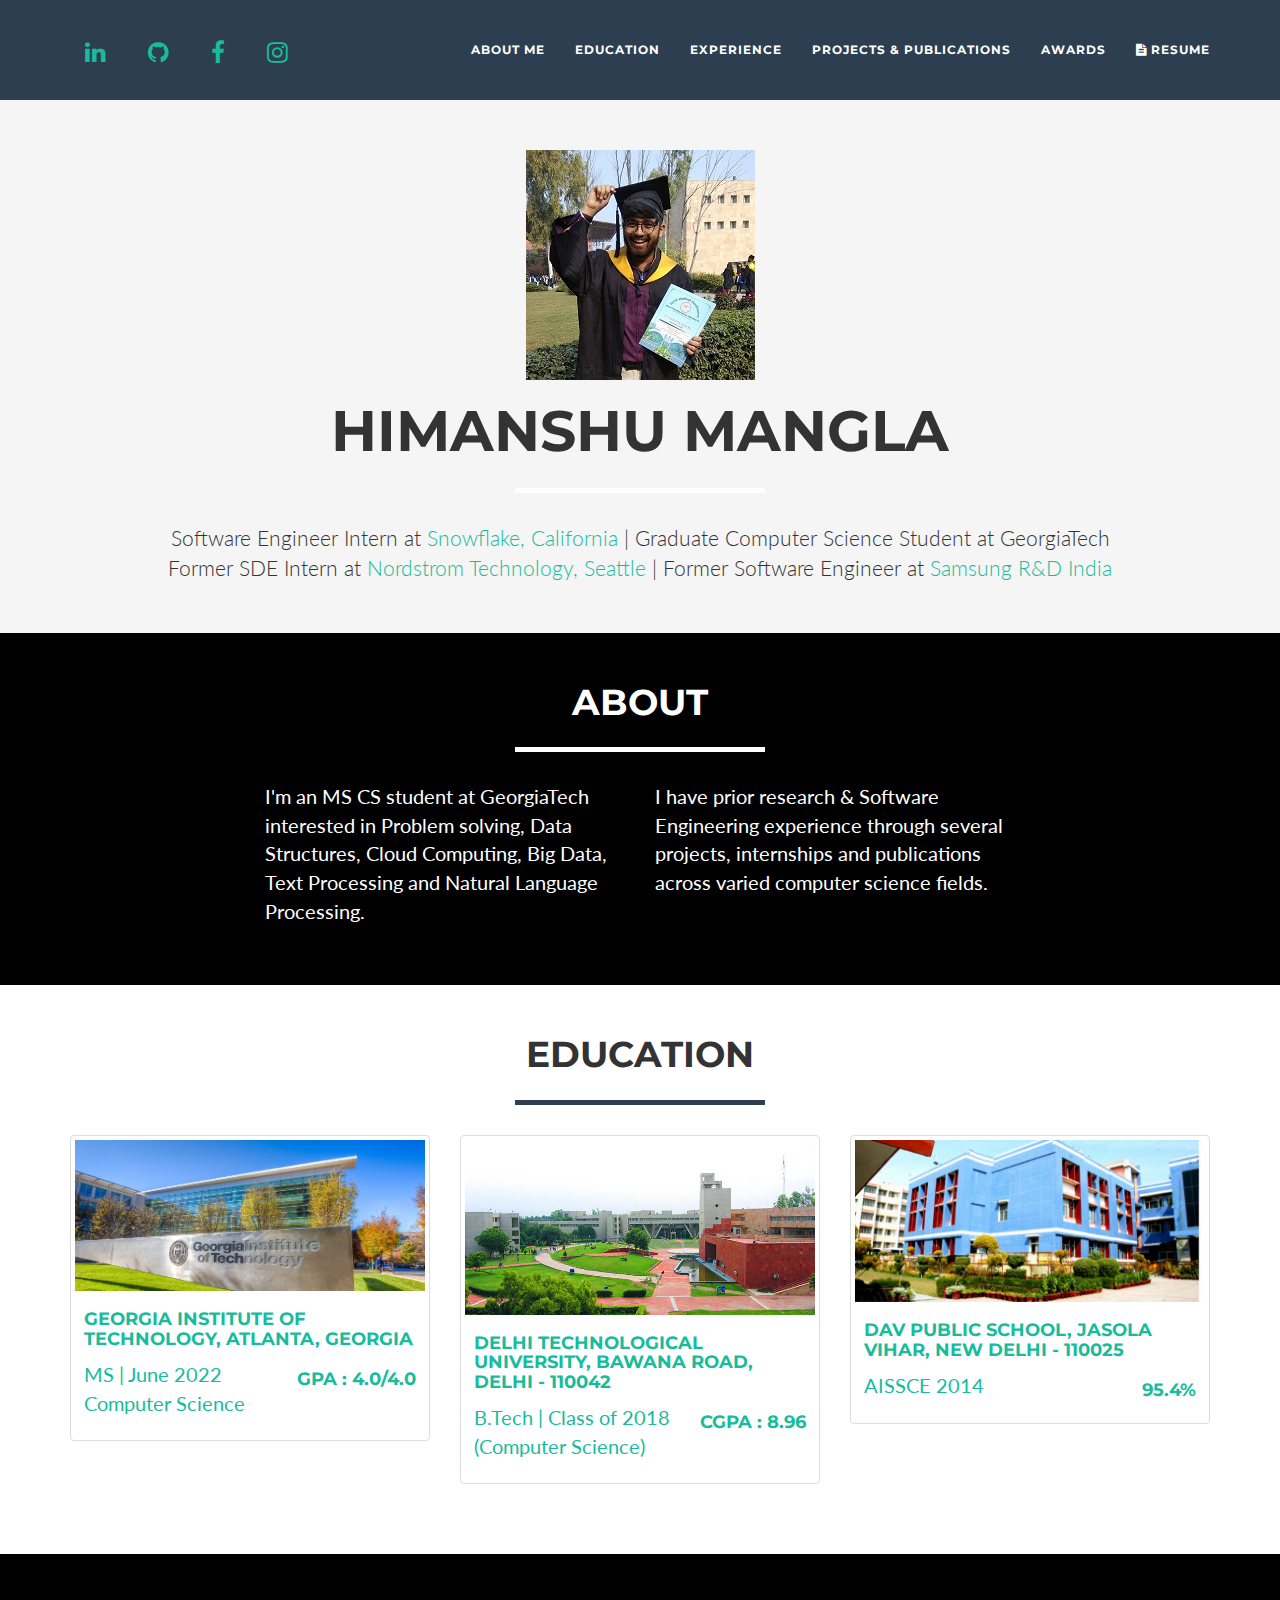
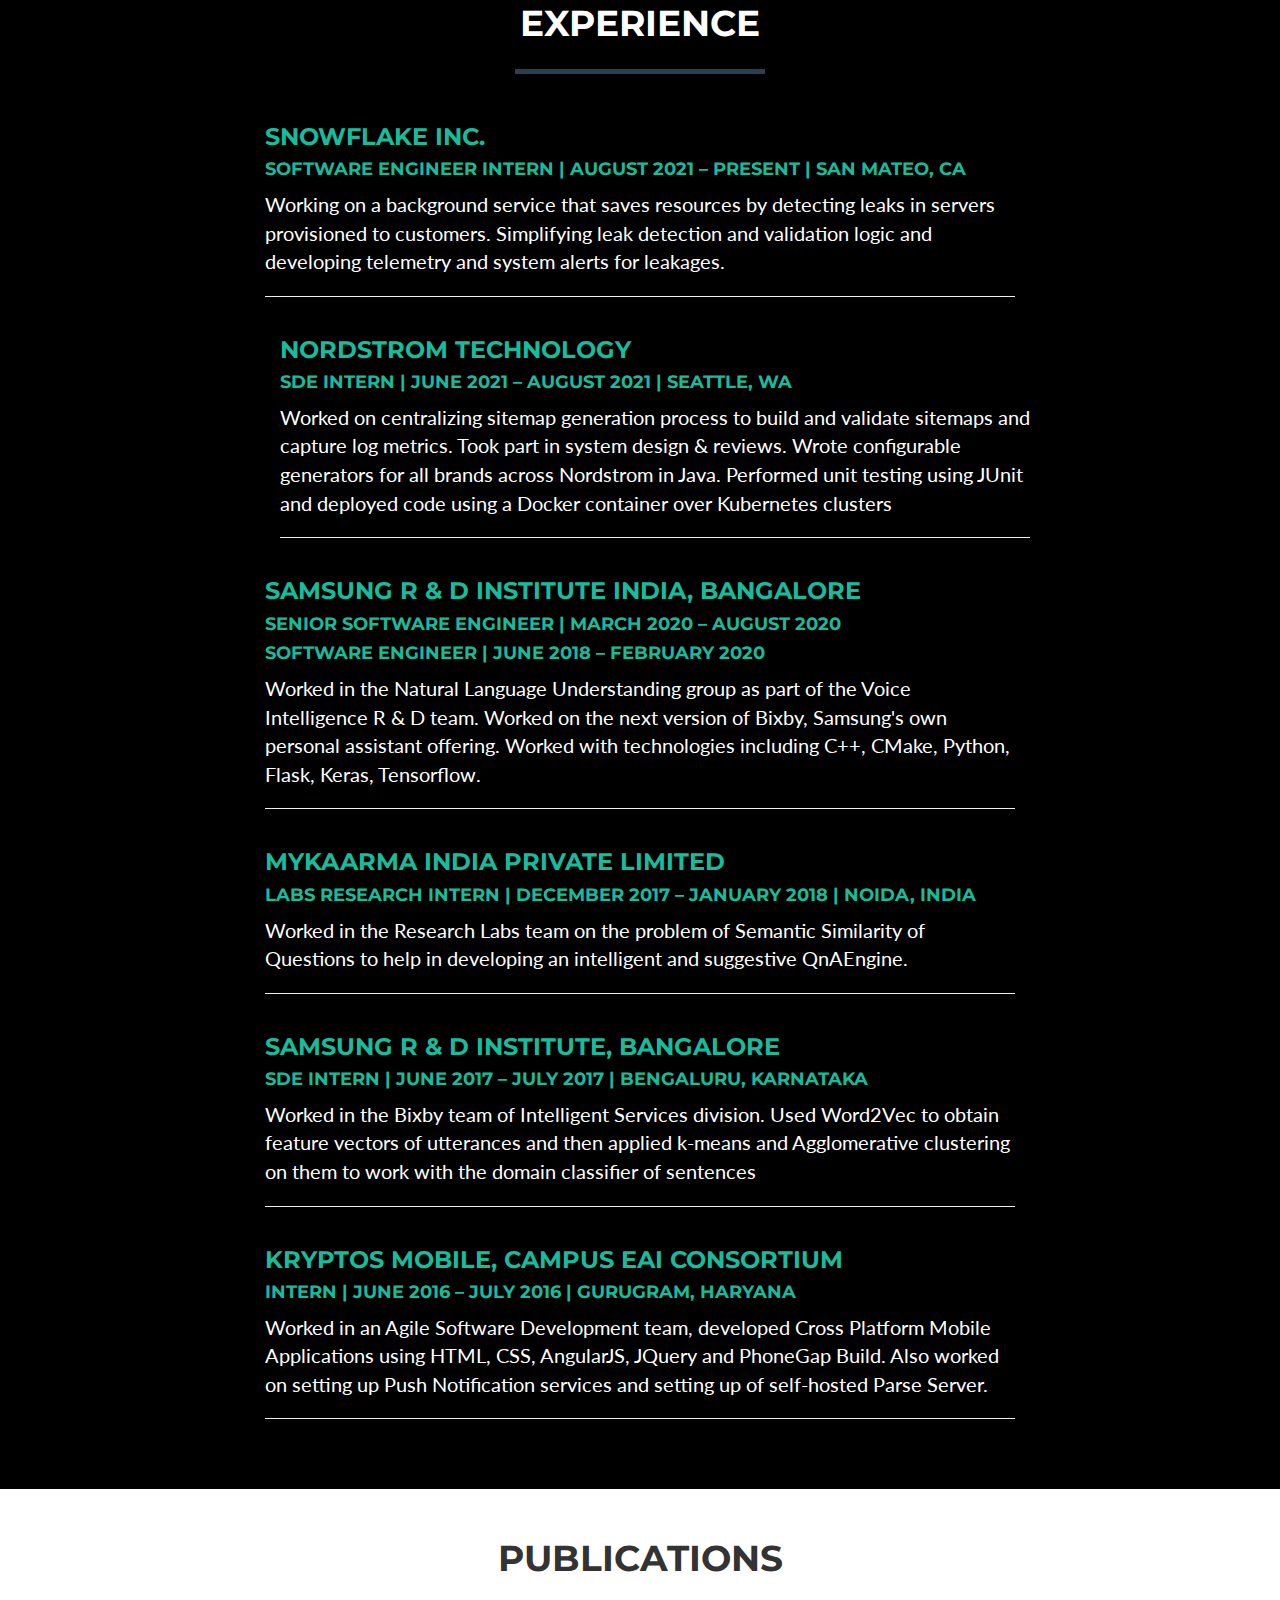
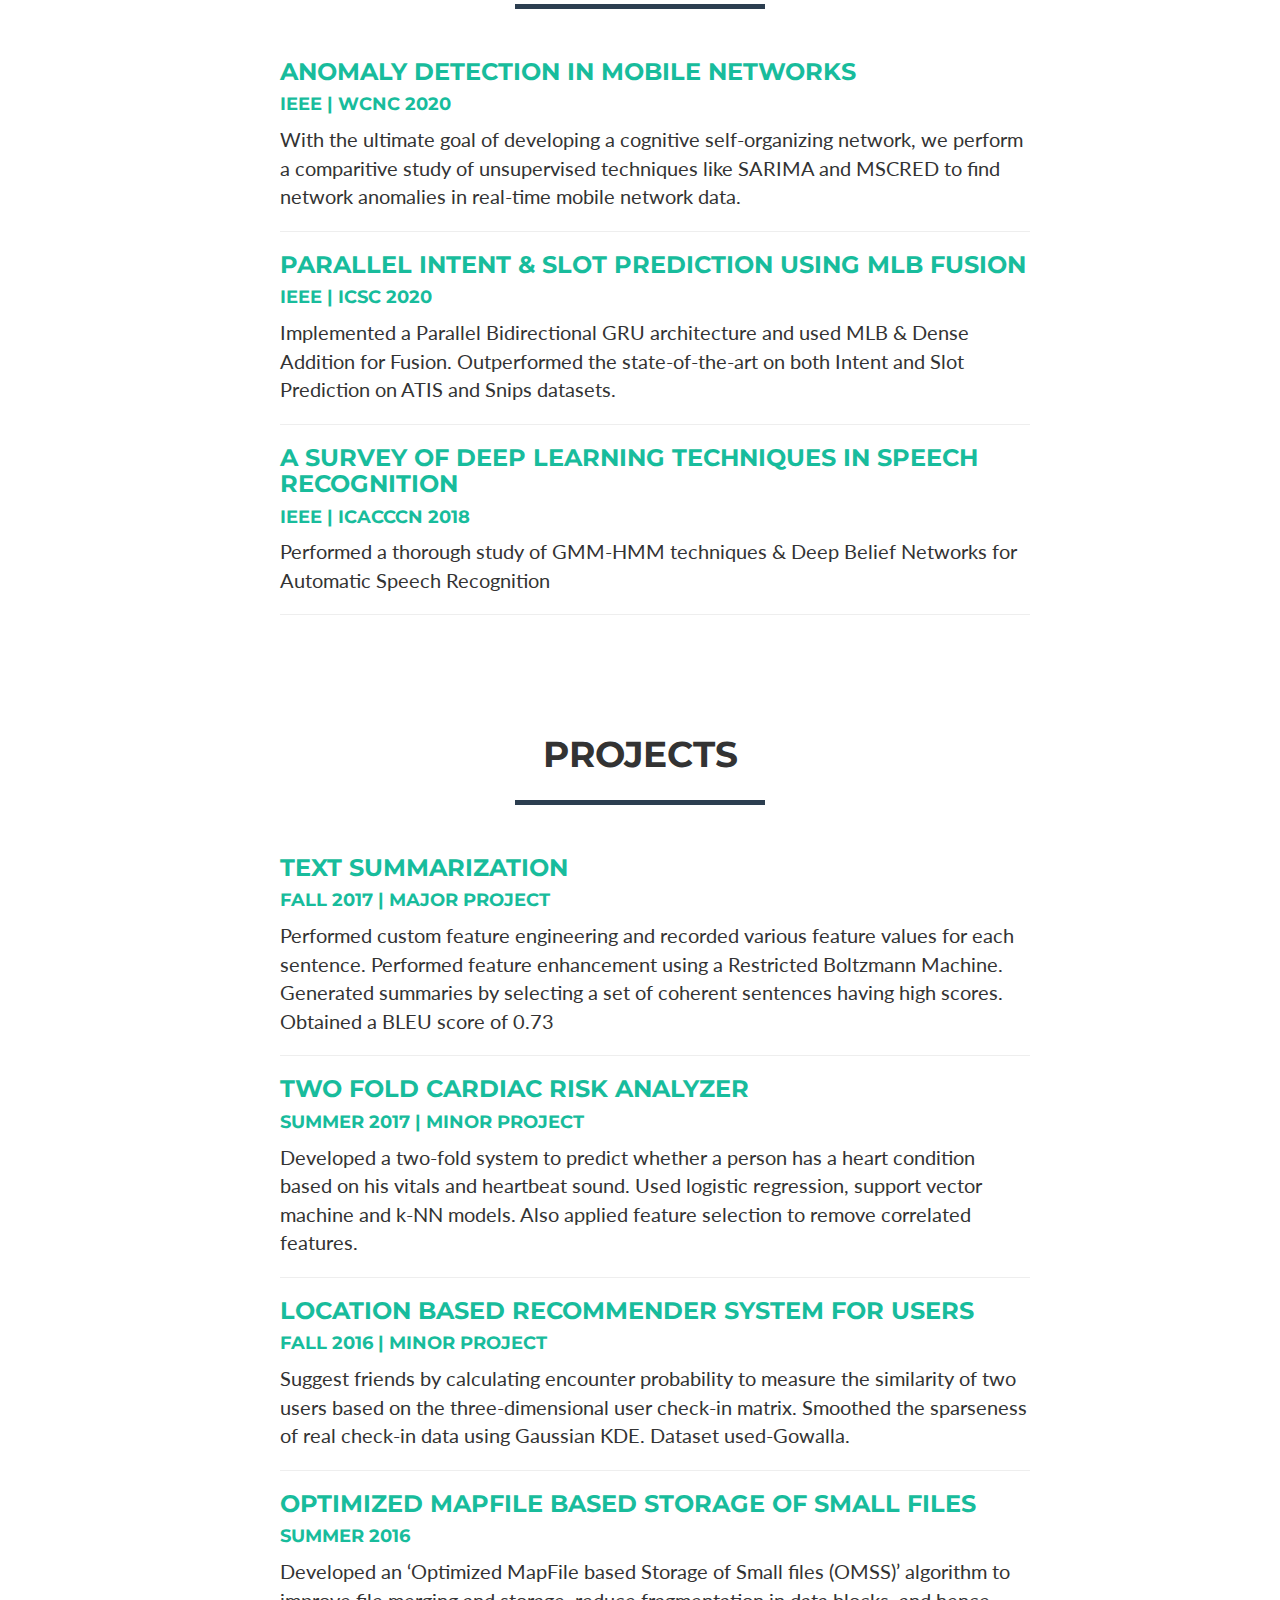
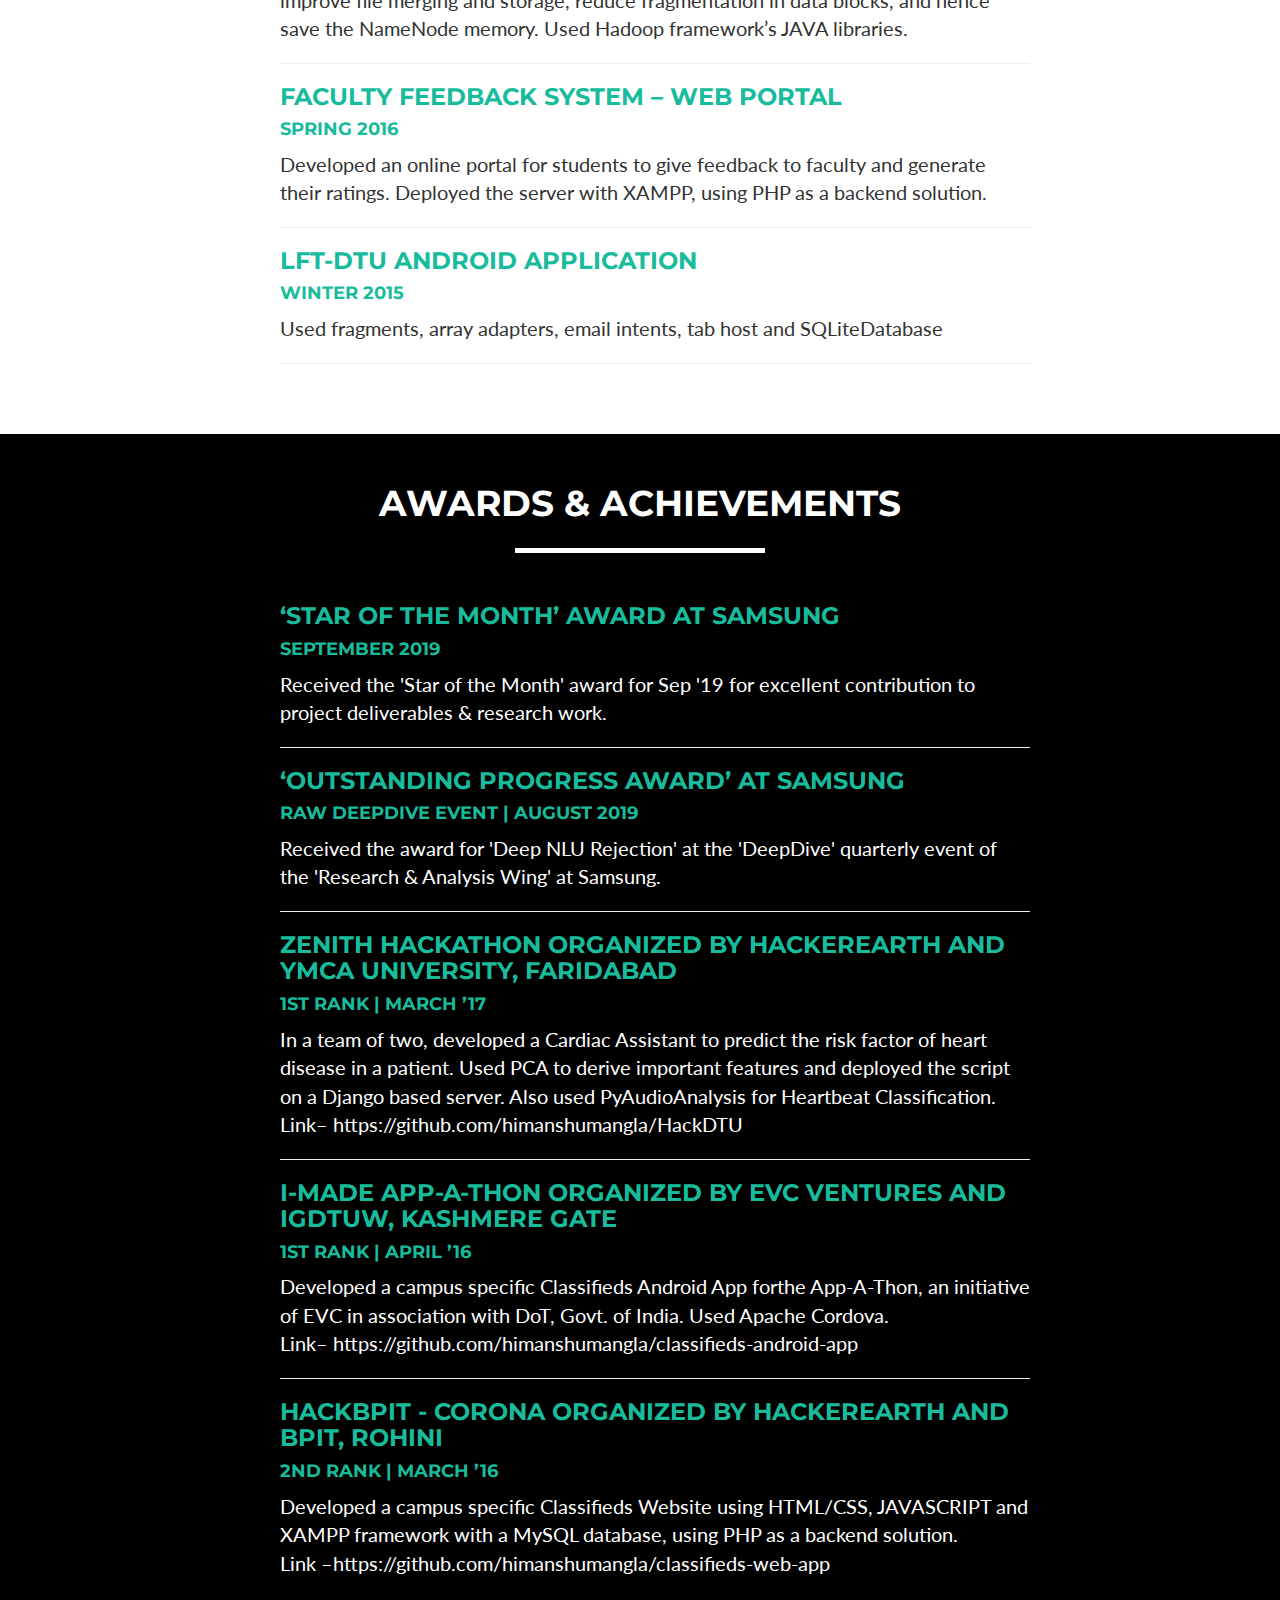
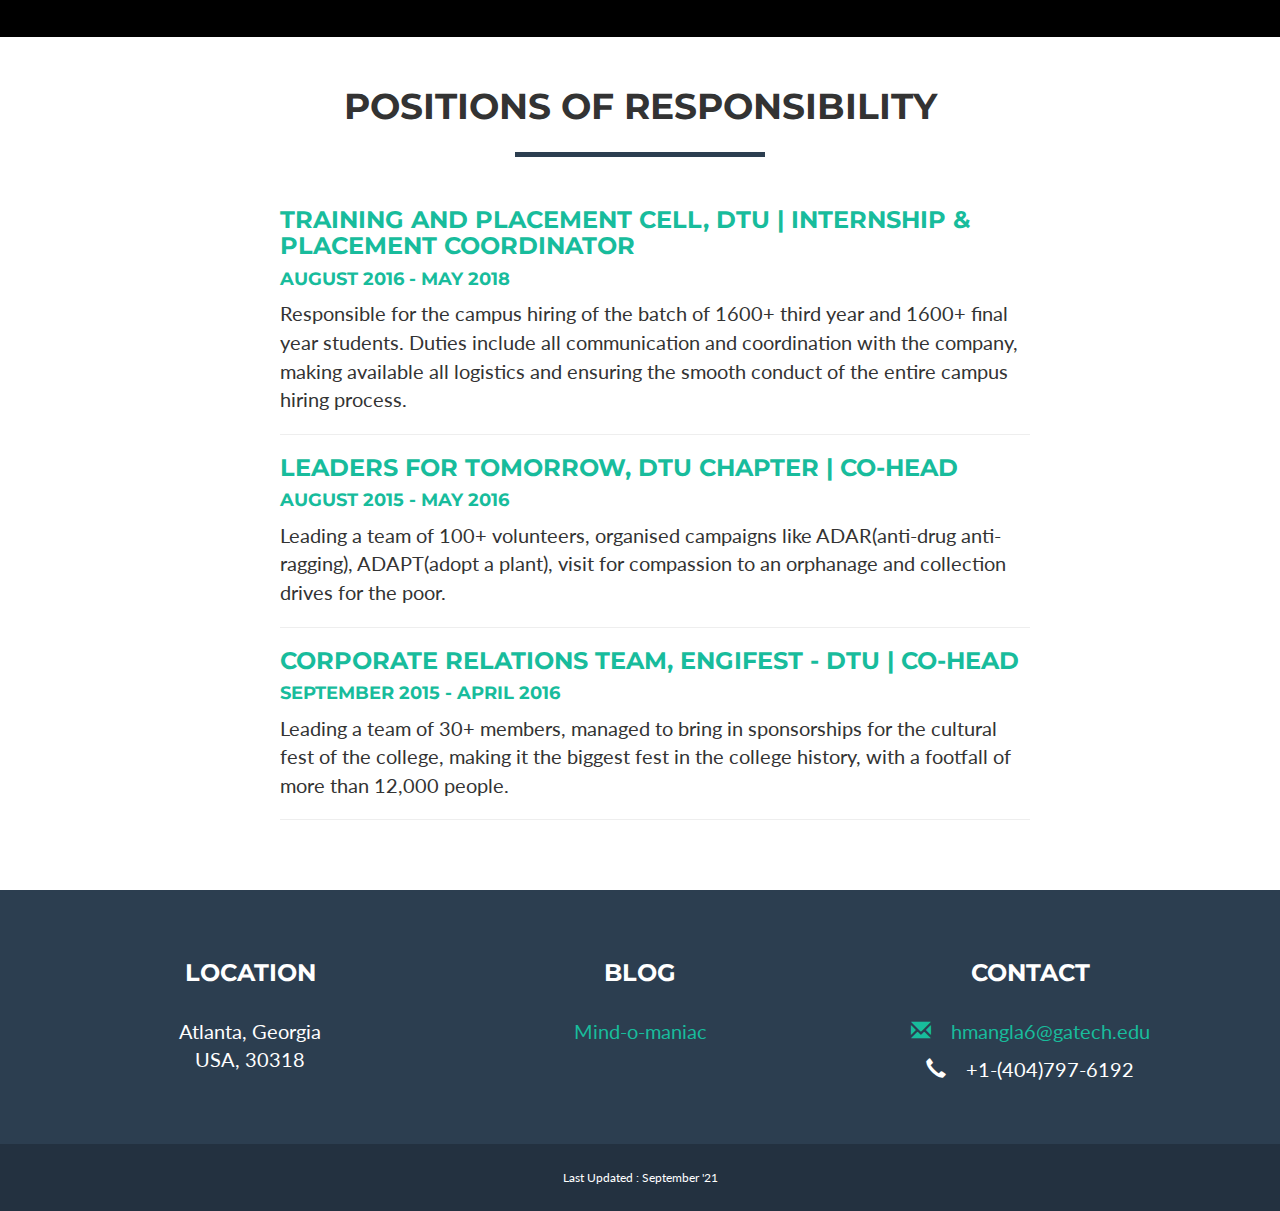
==== commit f5969b94: "Update index.html" ====
--- a/index.html
+++ b/index.html
@@ -99,7 +99,7 @@
                         <h1 class="name">Himanshu Mangla</h1>
                         <hr class="star-light">
                         <span class="skills">Software Engineer Intern at <a href="https://www.snowflake.com/">Snowflake, California</a> | Graduate Computer Science Student at GeorgiaTech  
-<br/> Former SDE Intern at <a href="https://careers.nordstrom.com/#/headquarters-careers/technology/">Nordstrom Technology, Seattle</a> | Former Software Engineer at <a href="https://research.samsung.com/sri-b">Samsung R&D India.</a></span>
+<br/> Former SDE Intern at <a href="https://careers.nordstrom.com/#/headquarters-careers/technology/">Nordstrom Technology, Seattle</a> | Former Software Engineer at <a href="https://research.samsung.com/sri-b">Samsung R&D India</a></span>
                     </div>
                 </div>
             </div>
@@ -117,8 +117,7 @@
             </div>
             <div class="row">
                 <div class="col-lg-4 col-lg-offset-2">
-                    <p>I'm an MS CS student at GeorgiaTech interested in Problem solving, Data Structures, Natural Language Processing, Text Processing and
-                                                     Multi-Modal Intelligent Systems. </p>
+                    <p>I'm an MS CS student at GeorgiaTech interested in Problem solving, Data Structures, Cloud Computing, Big Data, Text Processing and Natural Language Processing. </p>
                 </div>
                 <div class="col-lg-4">
                     <p>I have prior research & Software Engineering experience through several projects, internships and publications across varied computer science fields.</p>
@@ -719,7 +718,7 @@
             <div class="container">
                 <div class="row">
                     <div class="col-lg-12">
-                        Last Updated : September '20
+                        Last Updated : September '21
                     </div>
                 </div>
             </div>
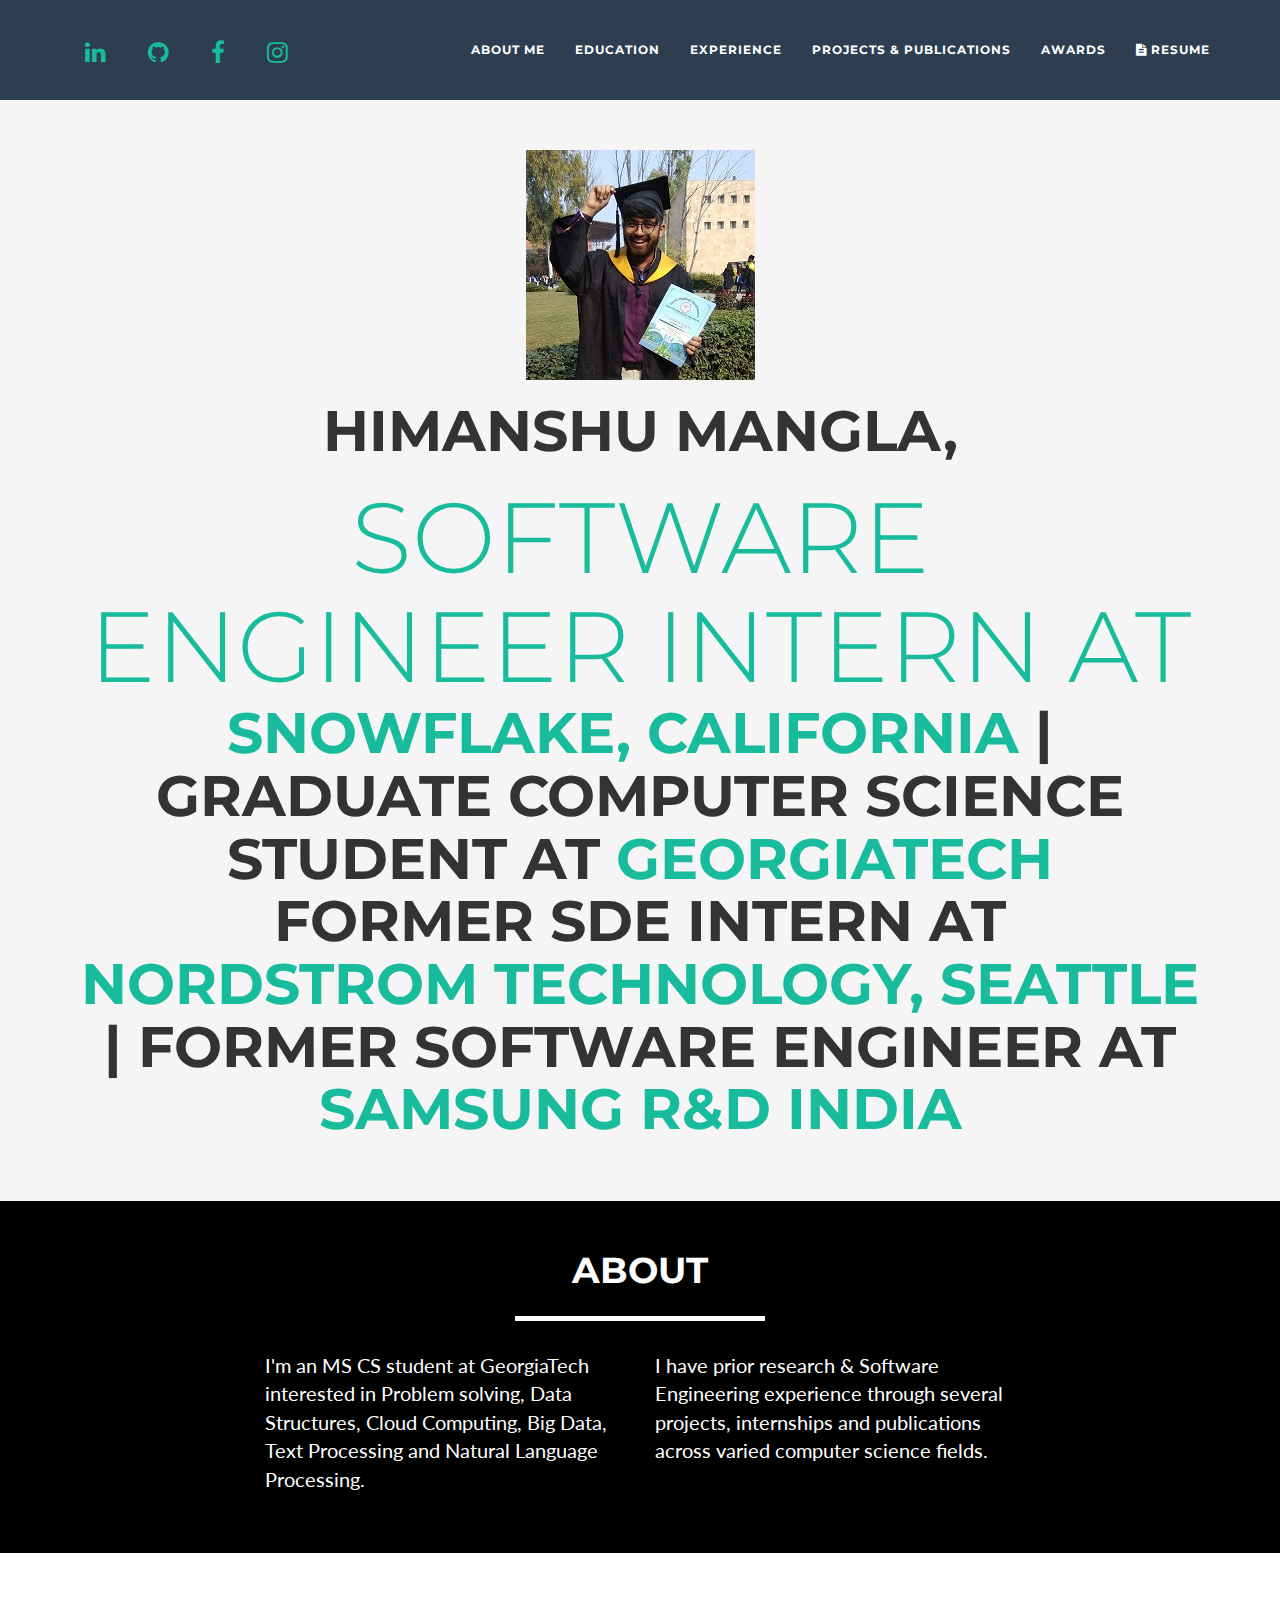
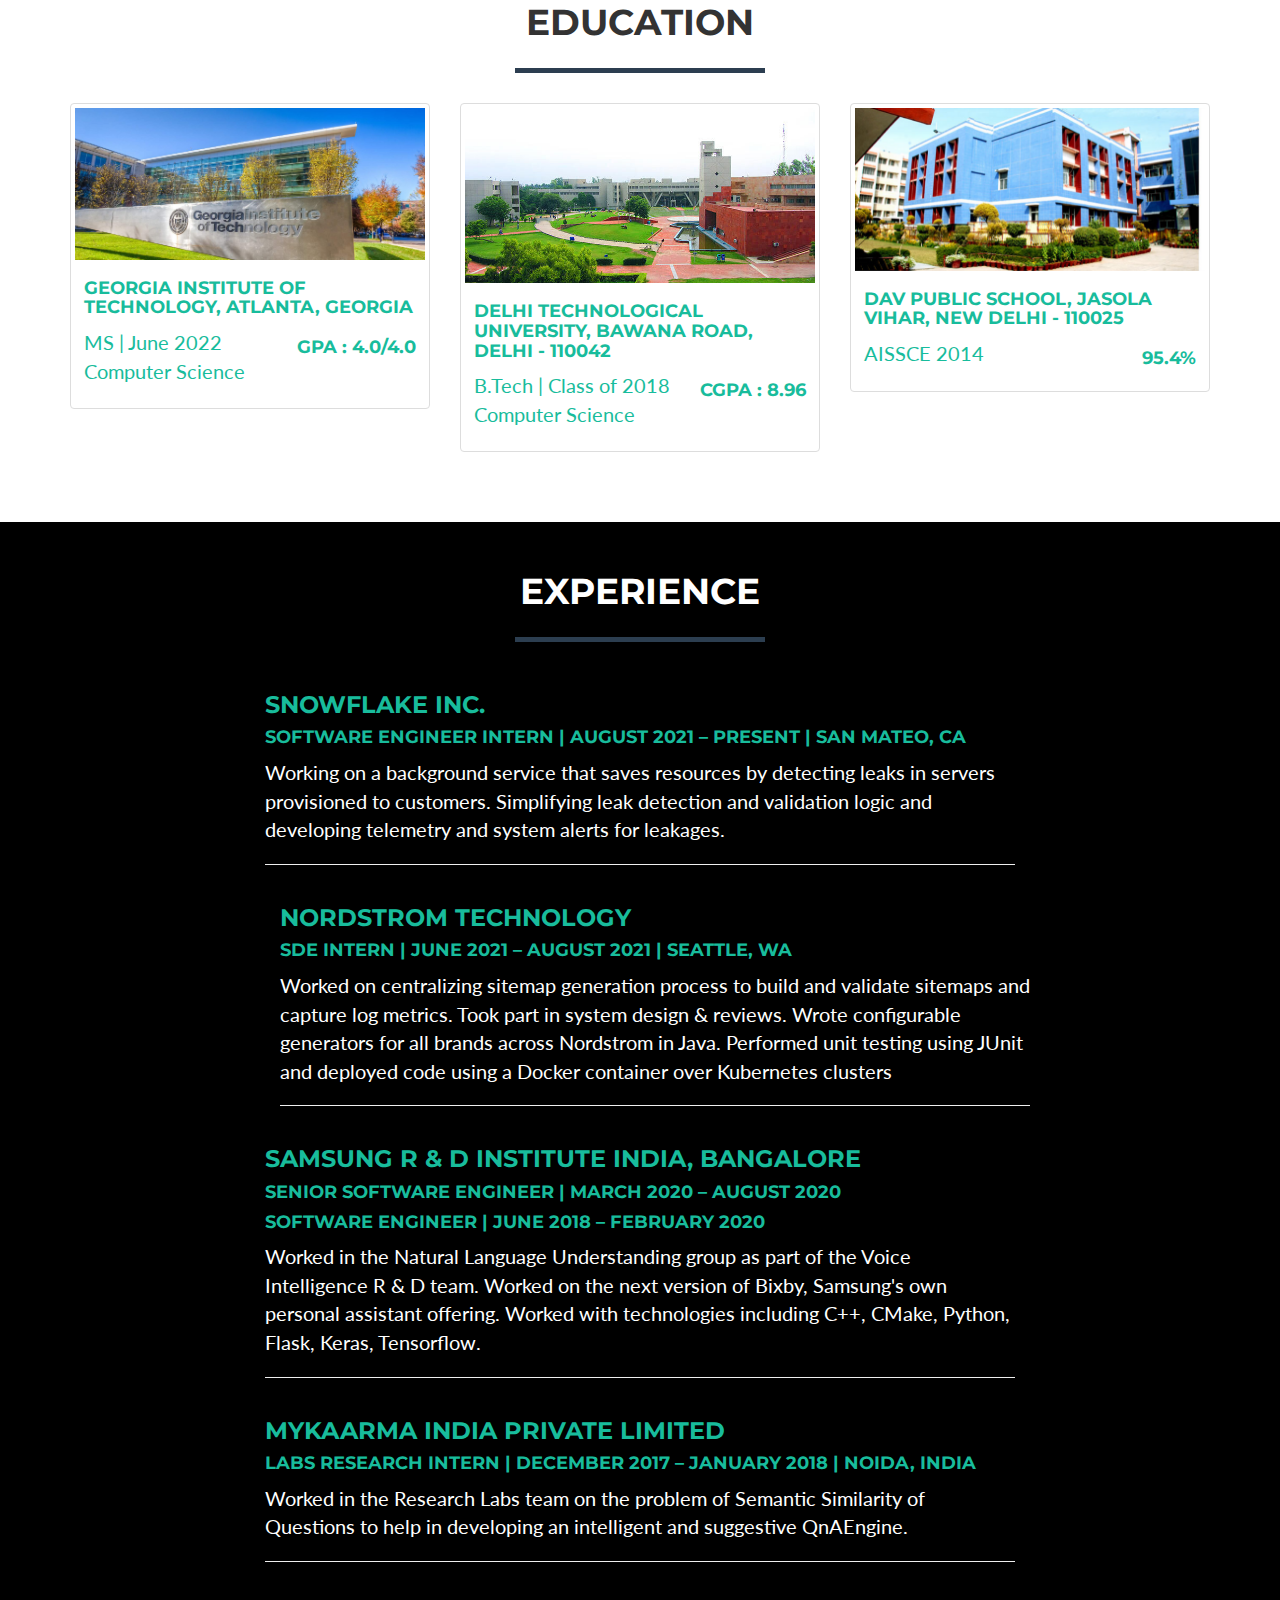
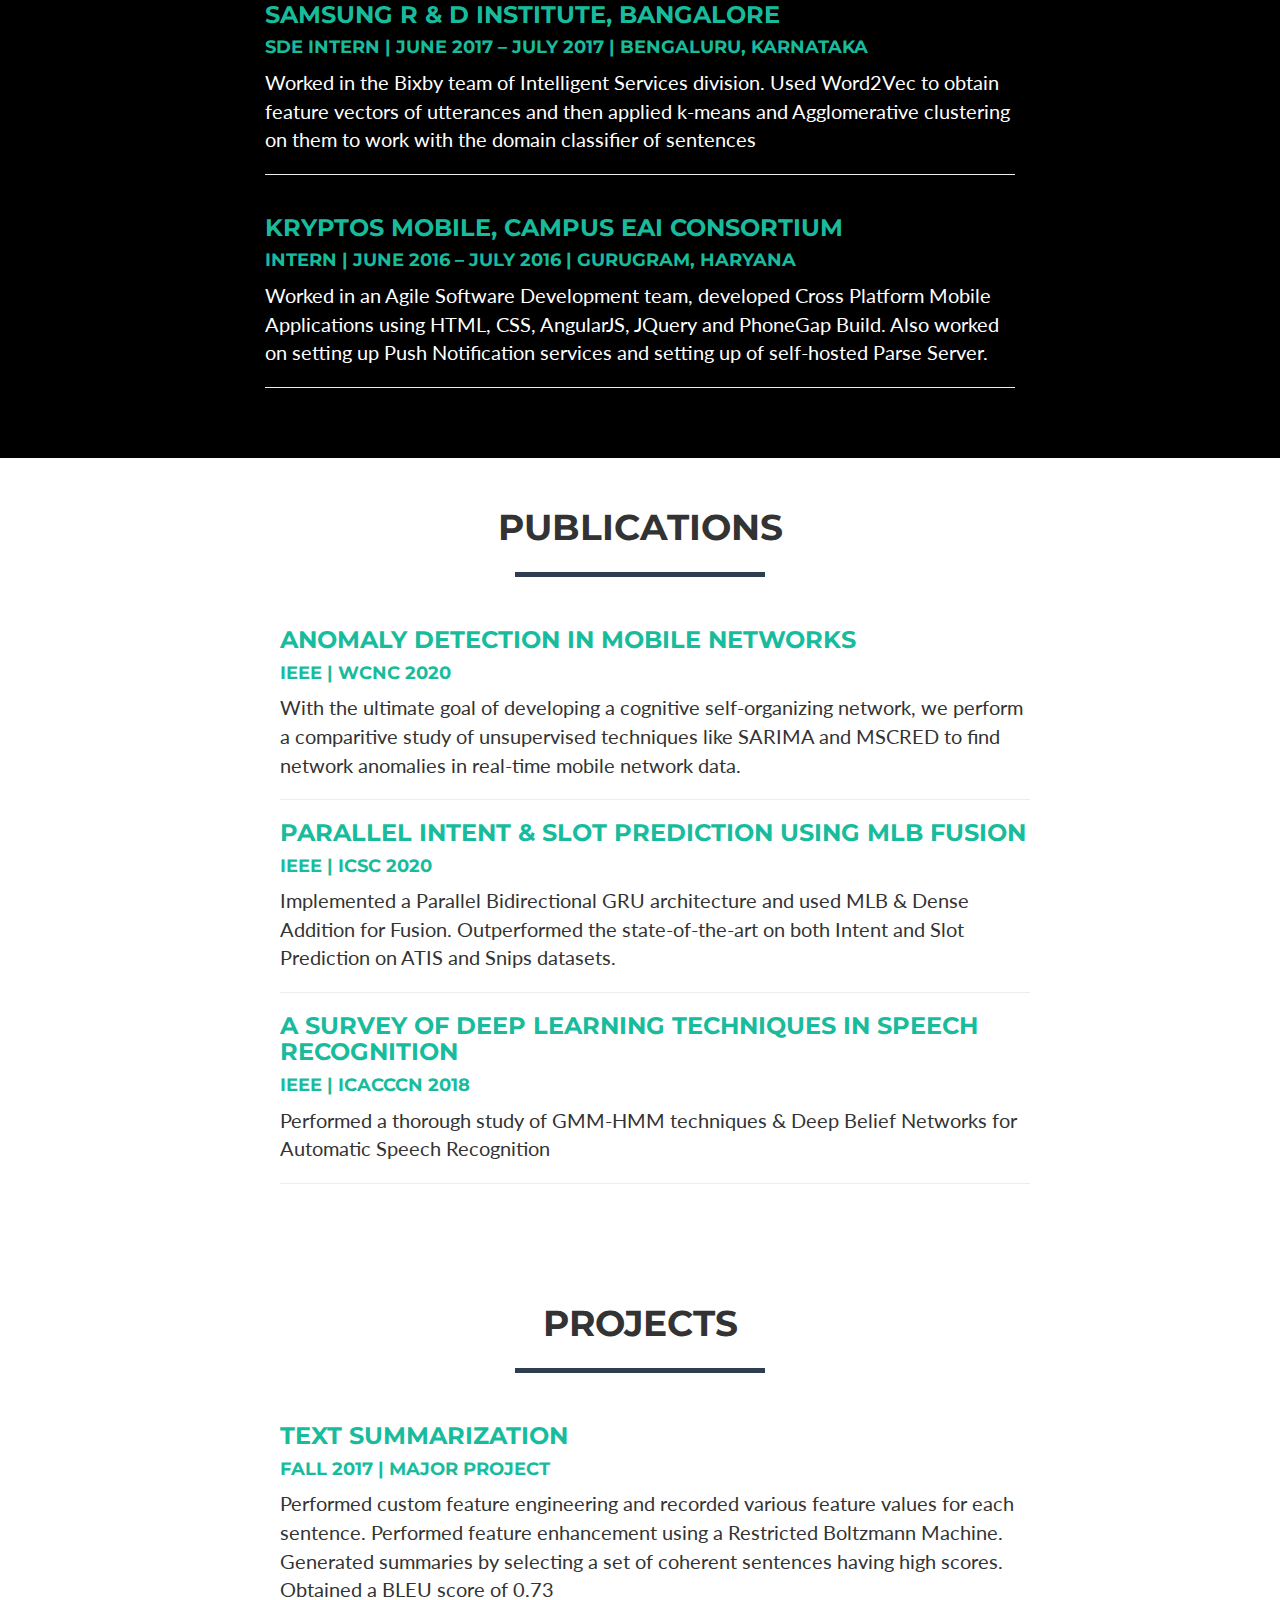
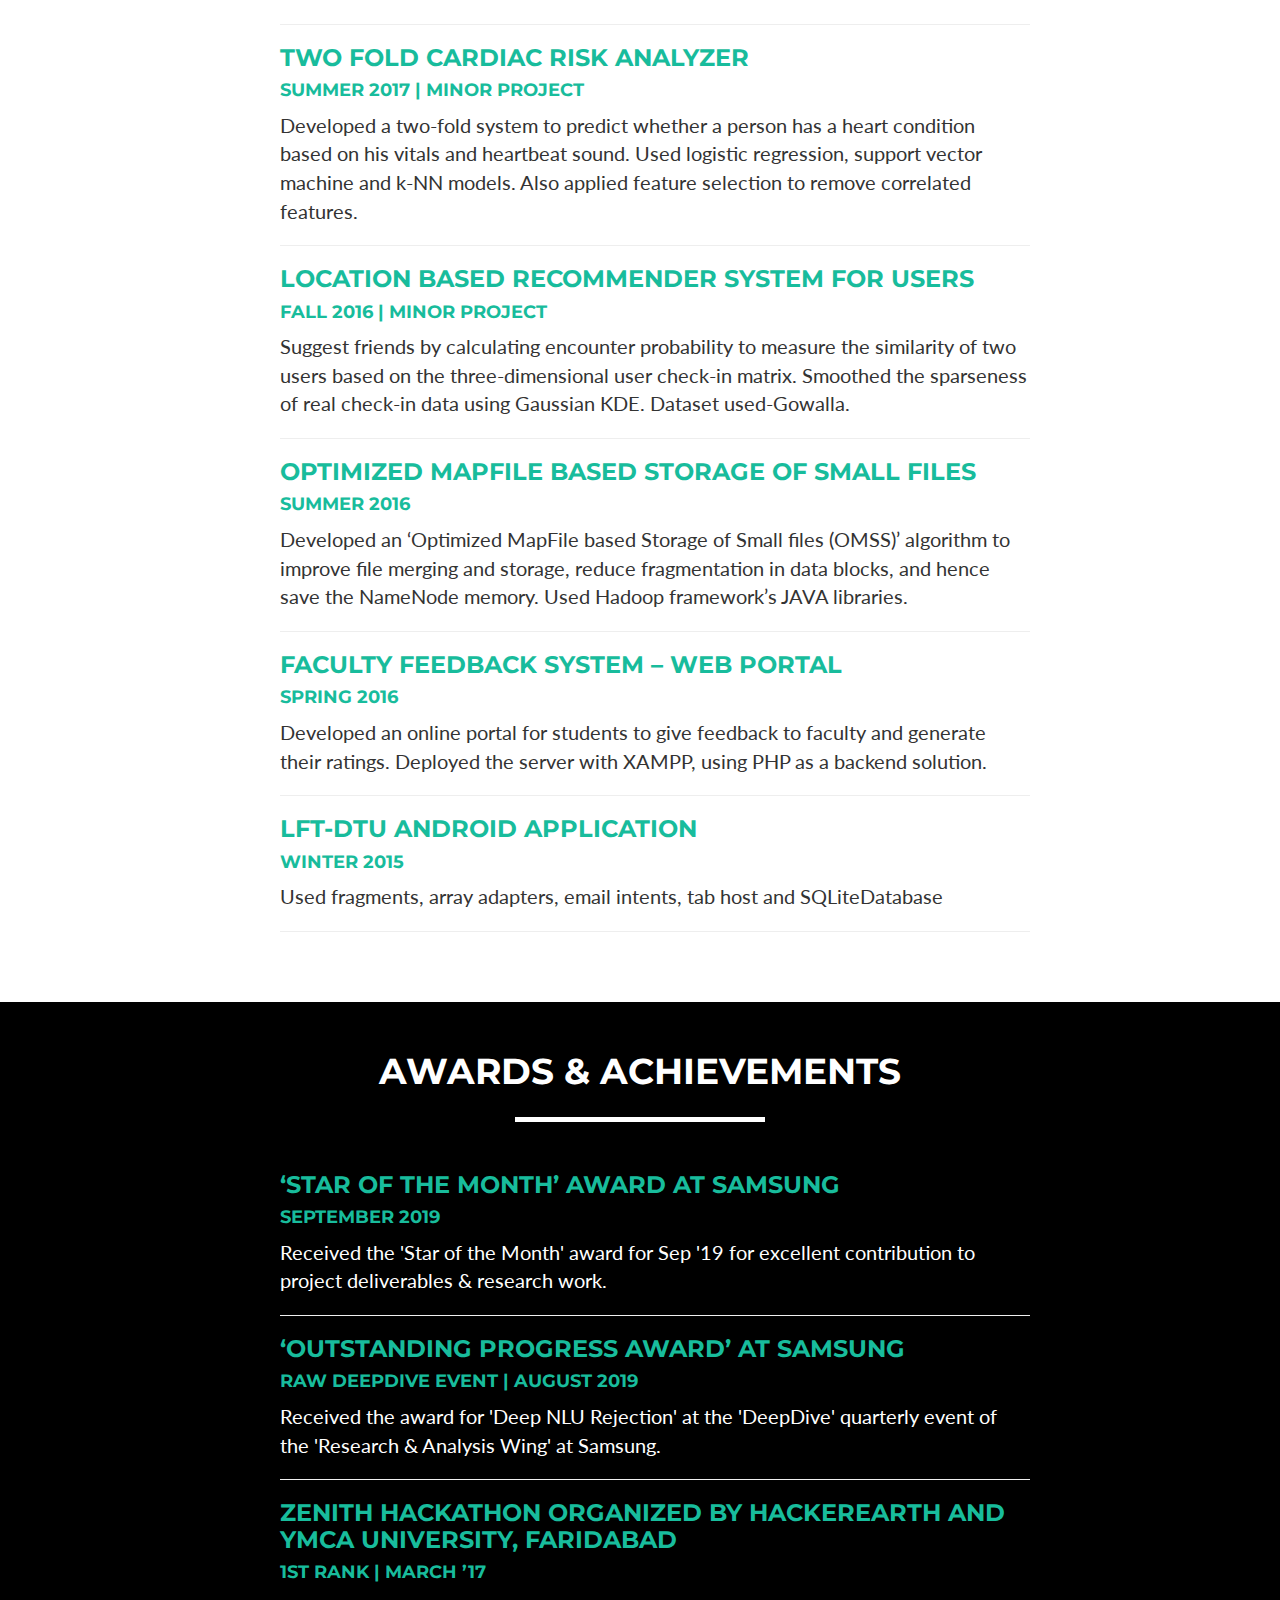
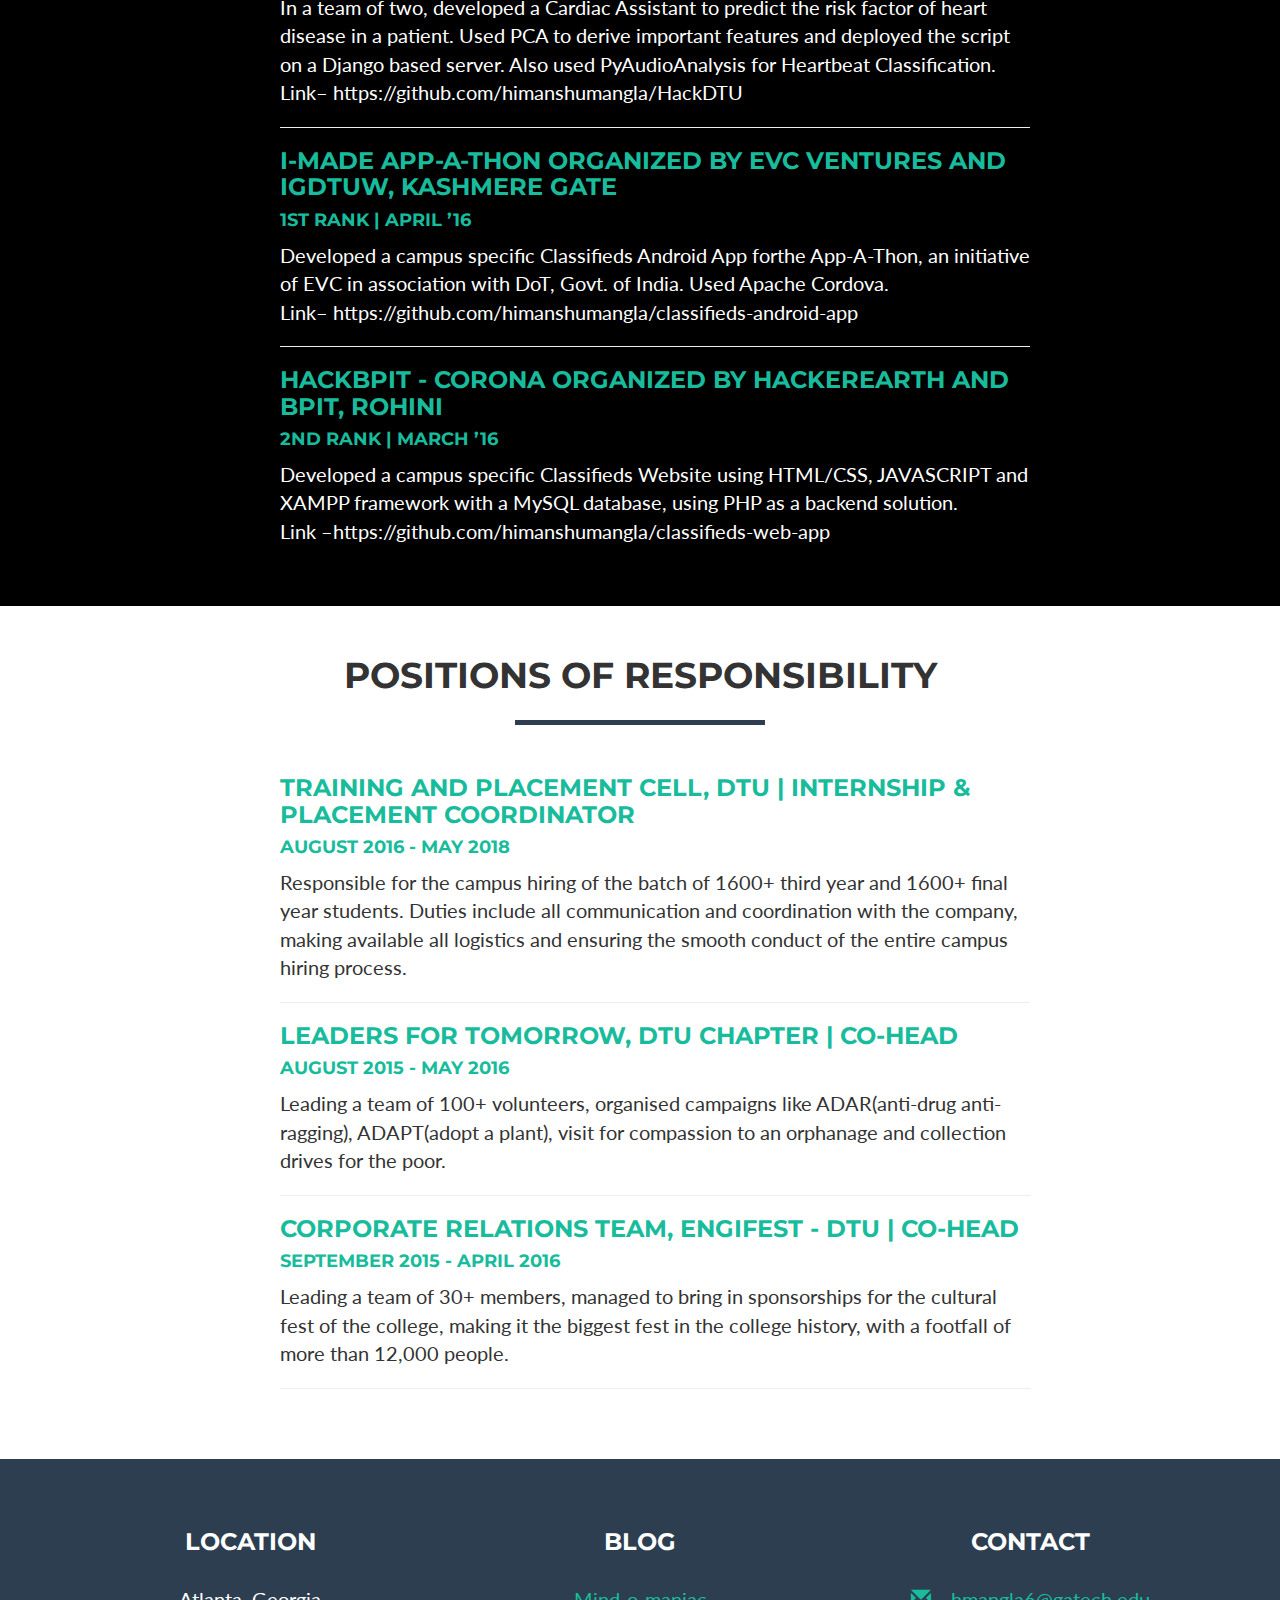
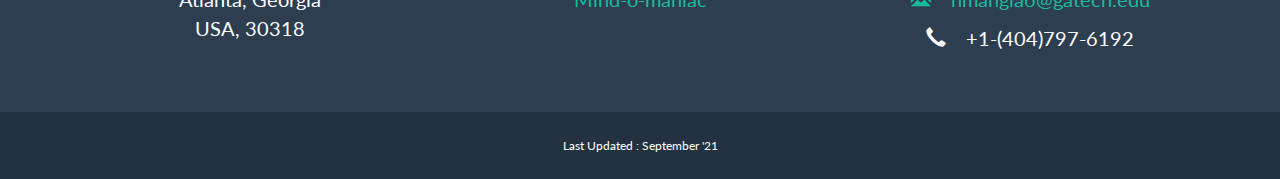
==== commit a2c8fd7e: "Update index.html" ====
--- a/index.html
+++ b/index.html
@@ -96,9 +96,9 @@
                 <div class="col-lg-12">
                     <img class="img-responsive" src="img/profile.jpg" alt="">
                     <div class="intro-text">
-                        <h1 class="name">Himanshu Mangla</h1>
+                        <h1 class="name">Himanshu Mangla, </h1> <h3 class="name"><a href="https://www.16personalities.com/enfj-personality>ENFJ-A</a></h3>
                         <hr class="star-light">
-                        <span class="skills">Software Engineer Intern at <a href="https://www.snowflake.com/">Snowflake, California</a> | Graduate Computer Science Student at GeorgiaTech  
+                        <span class="skills">Software Engineer Intern at <a href="https://www.snowflake.com/">Snowflake, California</a> | Graduate Computer Science Student at <a href="https://www.gatech.edu">GeorgiaTech </a> 
 <br/> Former SDE Intern at <a href="https://careers.nordstrom.com/#/headquarters-careers/technology/">Nordstrom Technology, Seattle</a> | Former Software Engineer at <a href="https://research.samsung.com/sri-b">Samsung R&D India</a></span>
                     </div>
                 </div>
@@ -167,7 +167,7 @@
                             <div class="caption">
                                 <h4>Delhi Technological University, Bawana Road, <br>Delhi - 110042</h4>
                                 <h4 class="pull-right">CGPA : 8.96</h4>
-                                <a href="http://www.dtu.ac.in/Web/Departments/CSE/about/"><p>B.Tech | Class of 2018 <br>(Computer Science) </a></a>
+                                <a href="http://www.dtu.ac.in/Web/Departments/CSE/about/"><p>B.Tech | Class of 2018 <br>Computer Science </a></a>
                                 </p>
                                 
                             </div>
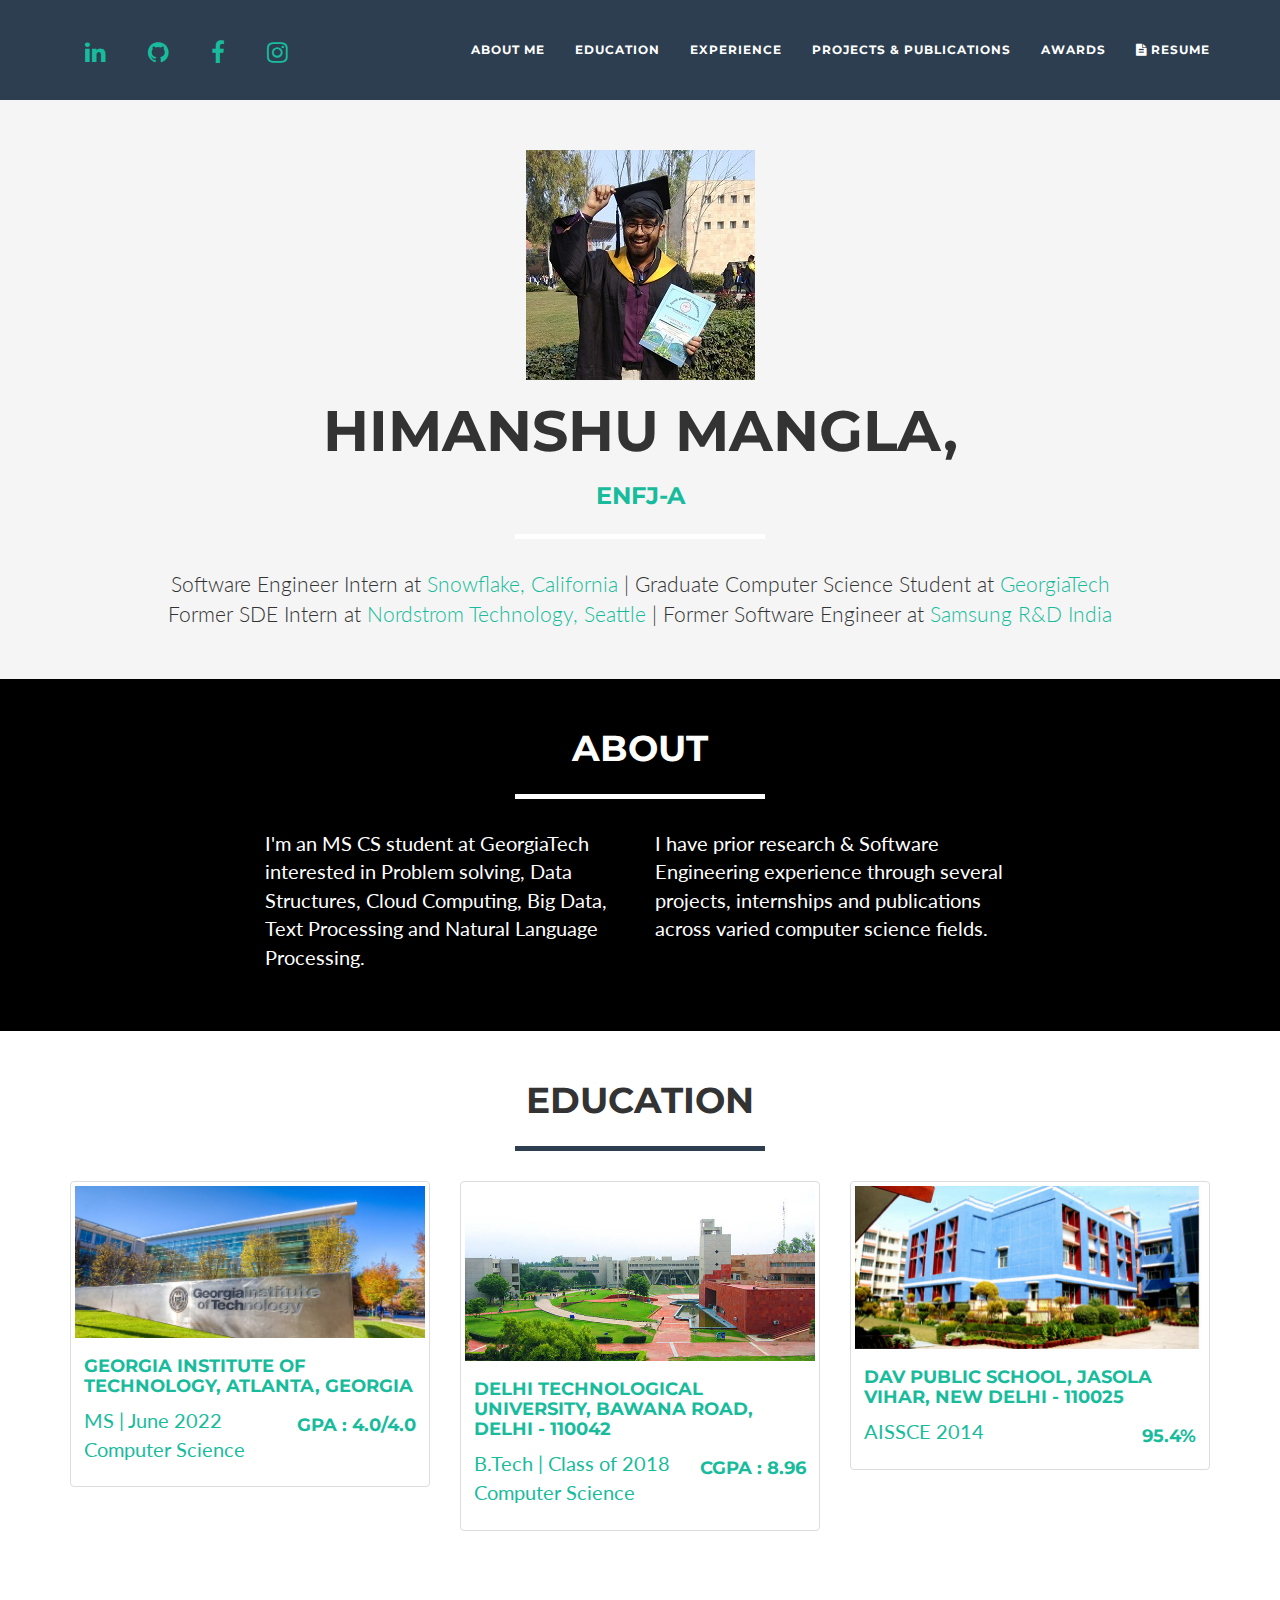
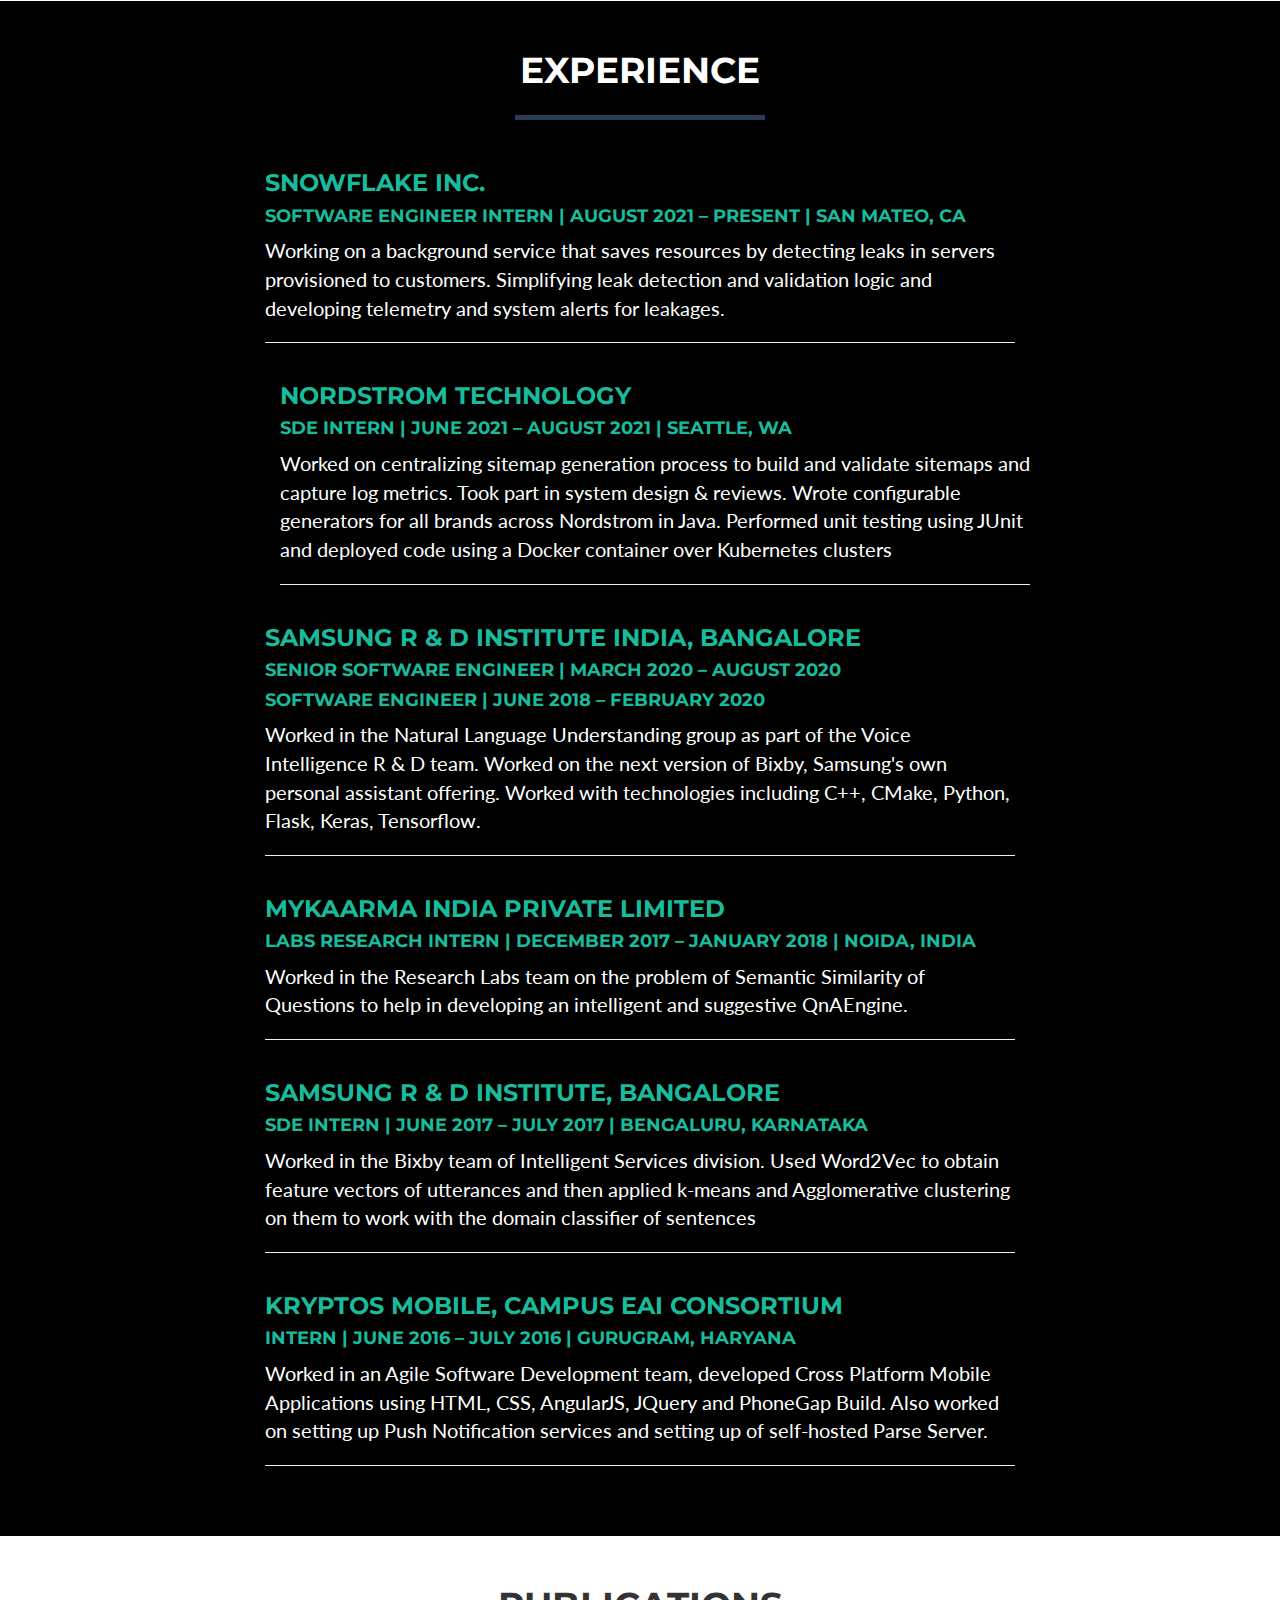
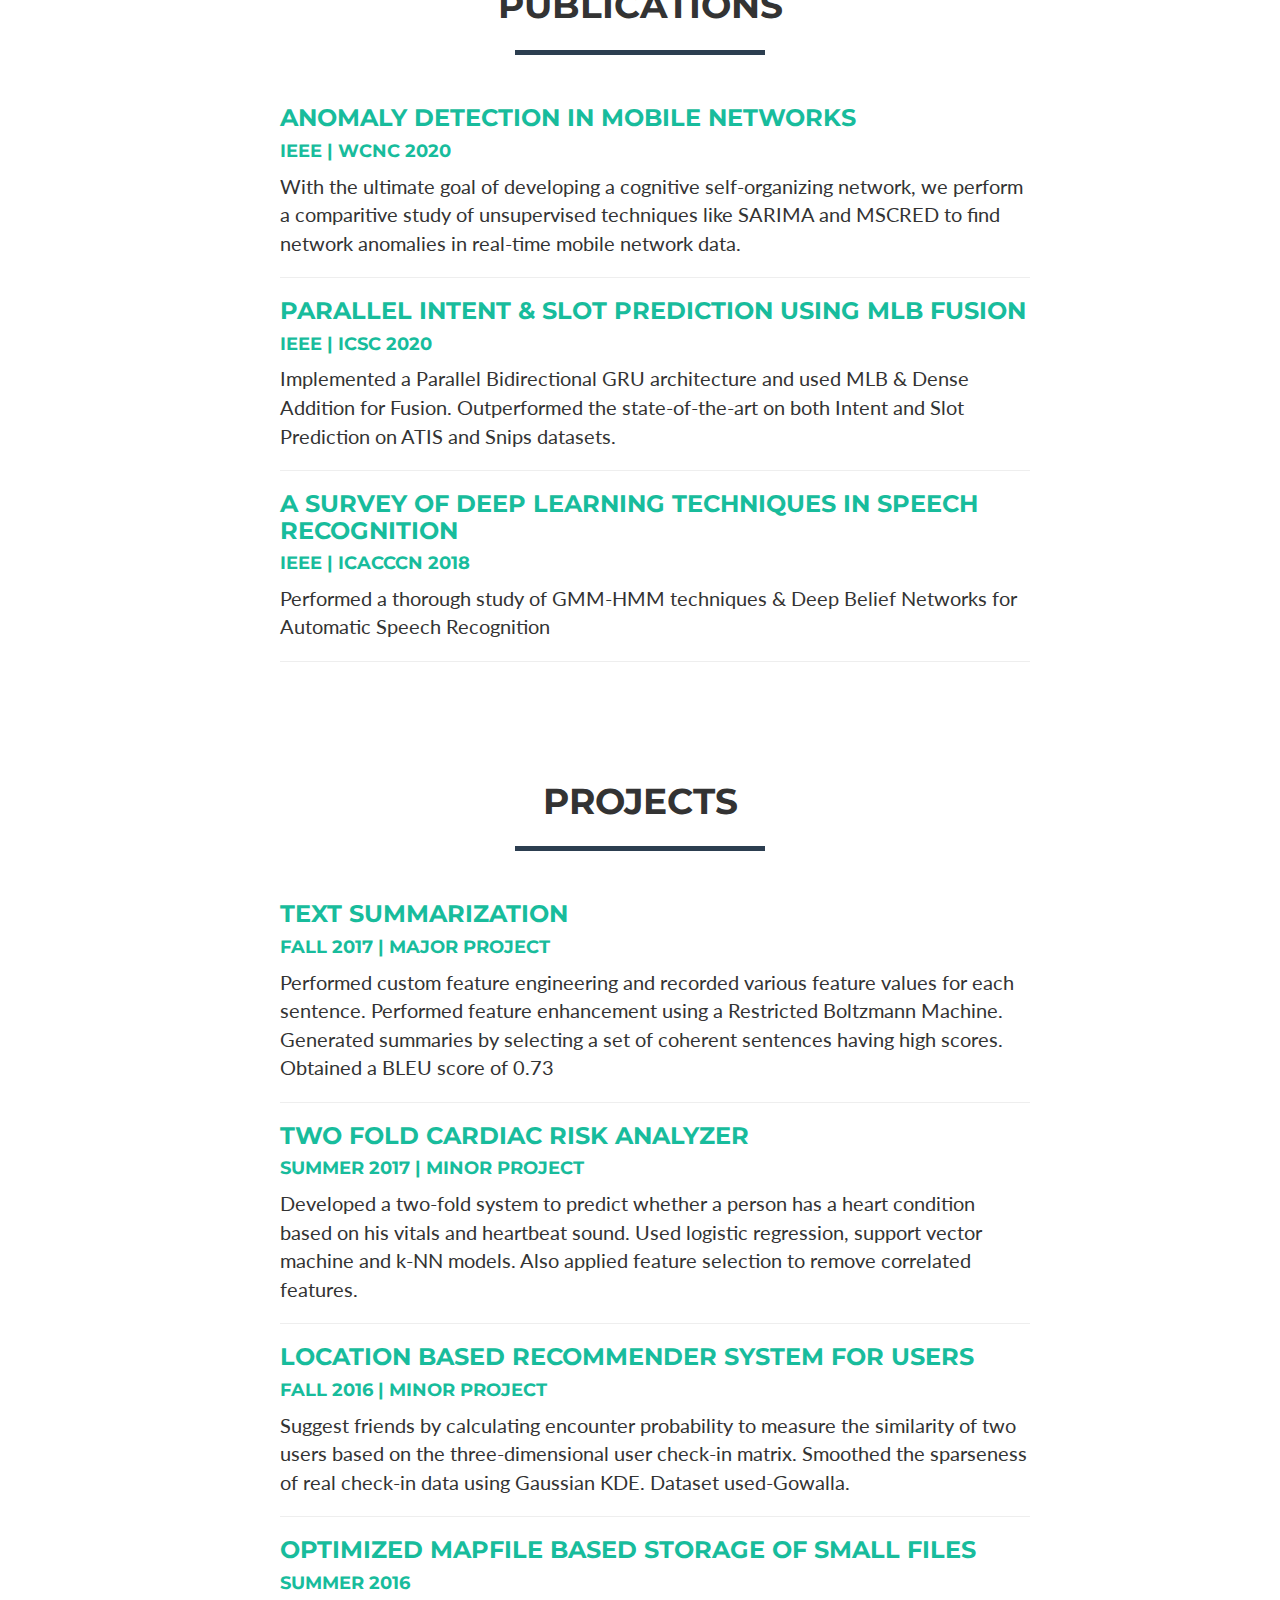
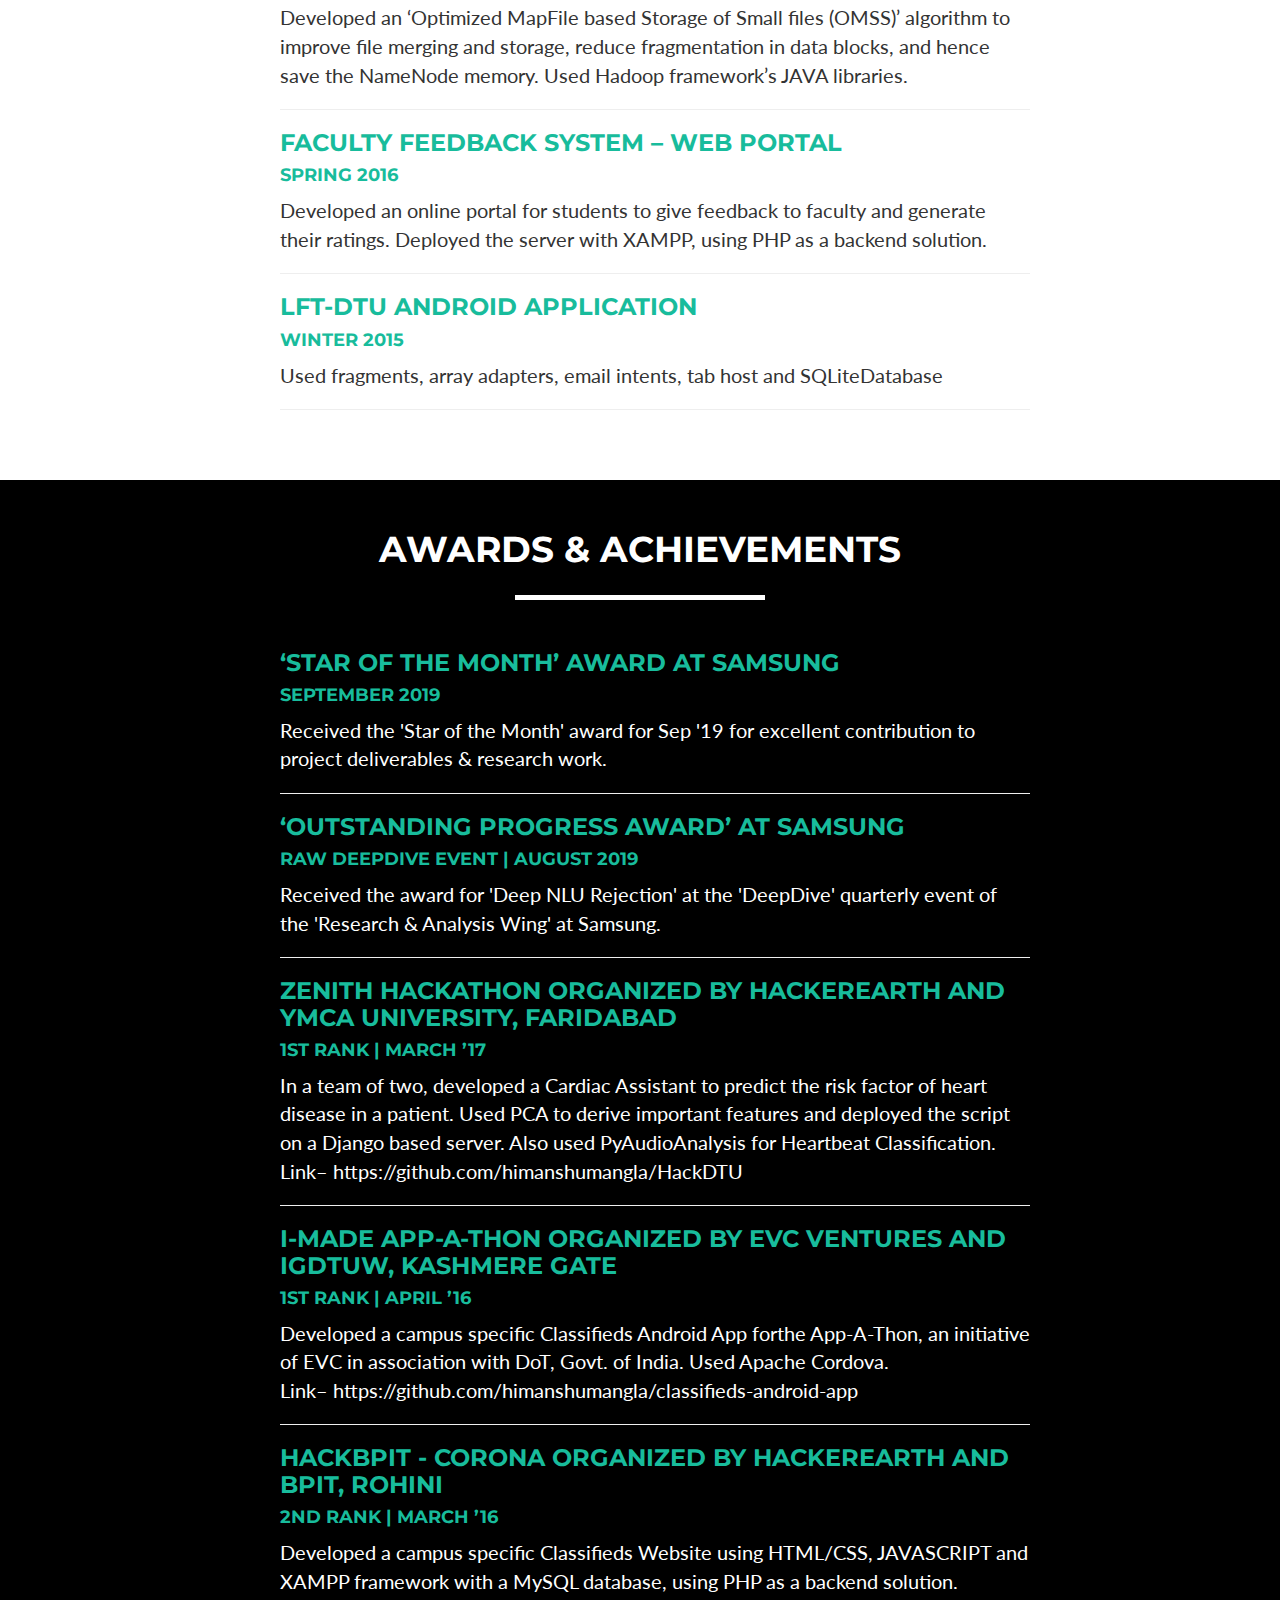
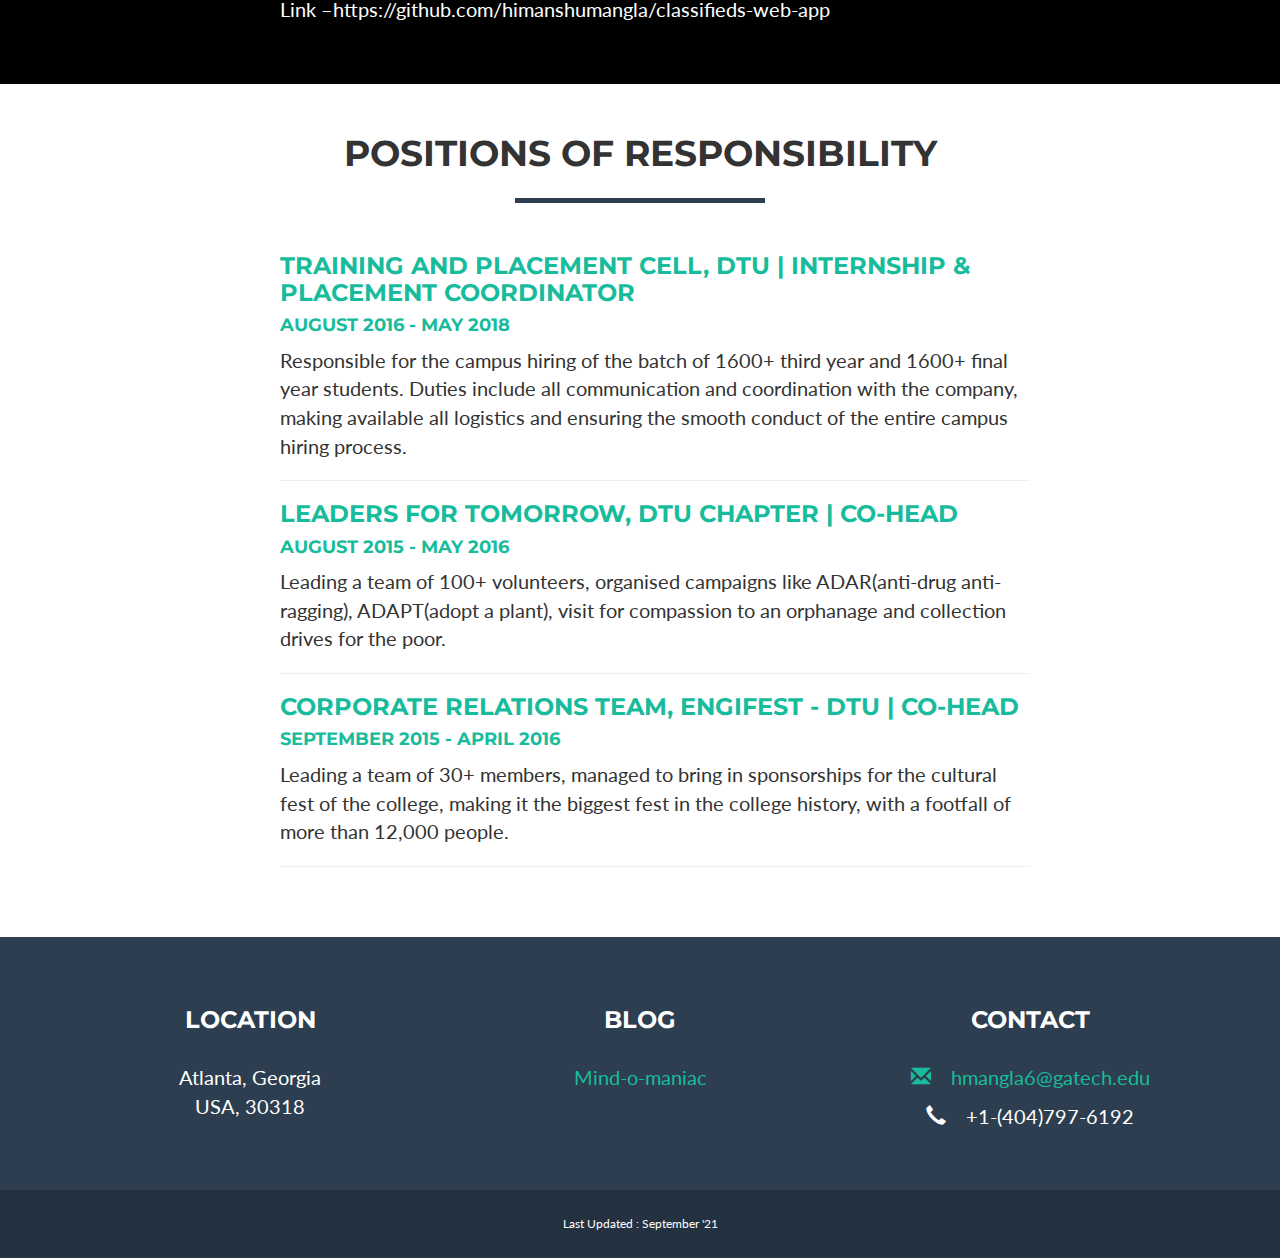
==== commit aeccd380: "Update index.html" ====
--- a/index.html
+++ b/index.html
@@ -96,7 +96,7 @@
                 <div class="col-lg-12">
                     <img class="img-responsive" src="img/profile.jpg" alt="">
                     <div class="intro-text">
-                        <h1 class="name">Himanshu Mangla, </h1> <h3 class="name"><a href="https://www.16personalities.com/enfj-personality>ENFJ-A</a></h3>
+                        <h1 class="name">Himanshu Mangla, </h1> <h3><a href="https://www.16personalities.com/enfj-personality">ENFJ-A</a></h3>
                         <hr class="star-light">
                         <span class="skills">Software Engineer Intern at <a href="https://www.snowflake.com/">Snowflake, California</a> | Graduate Computer Science Student at <a href="https://www.gatech.edu">GeorgiaTech </a> 
 <br/> Former SDE Intern at <a href="https://careers.nordstrom.com/#/headquarters-careers/technology/">Nordstrom Technology, Seattle</a> | Former Software Engineer at <a href="https://research.samsung.com/sri-b">Samsung R&D India</a></span>
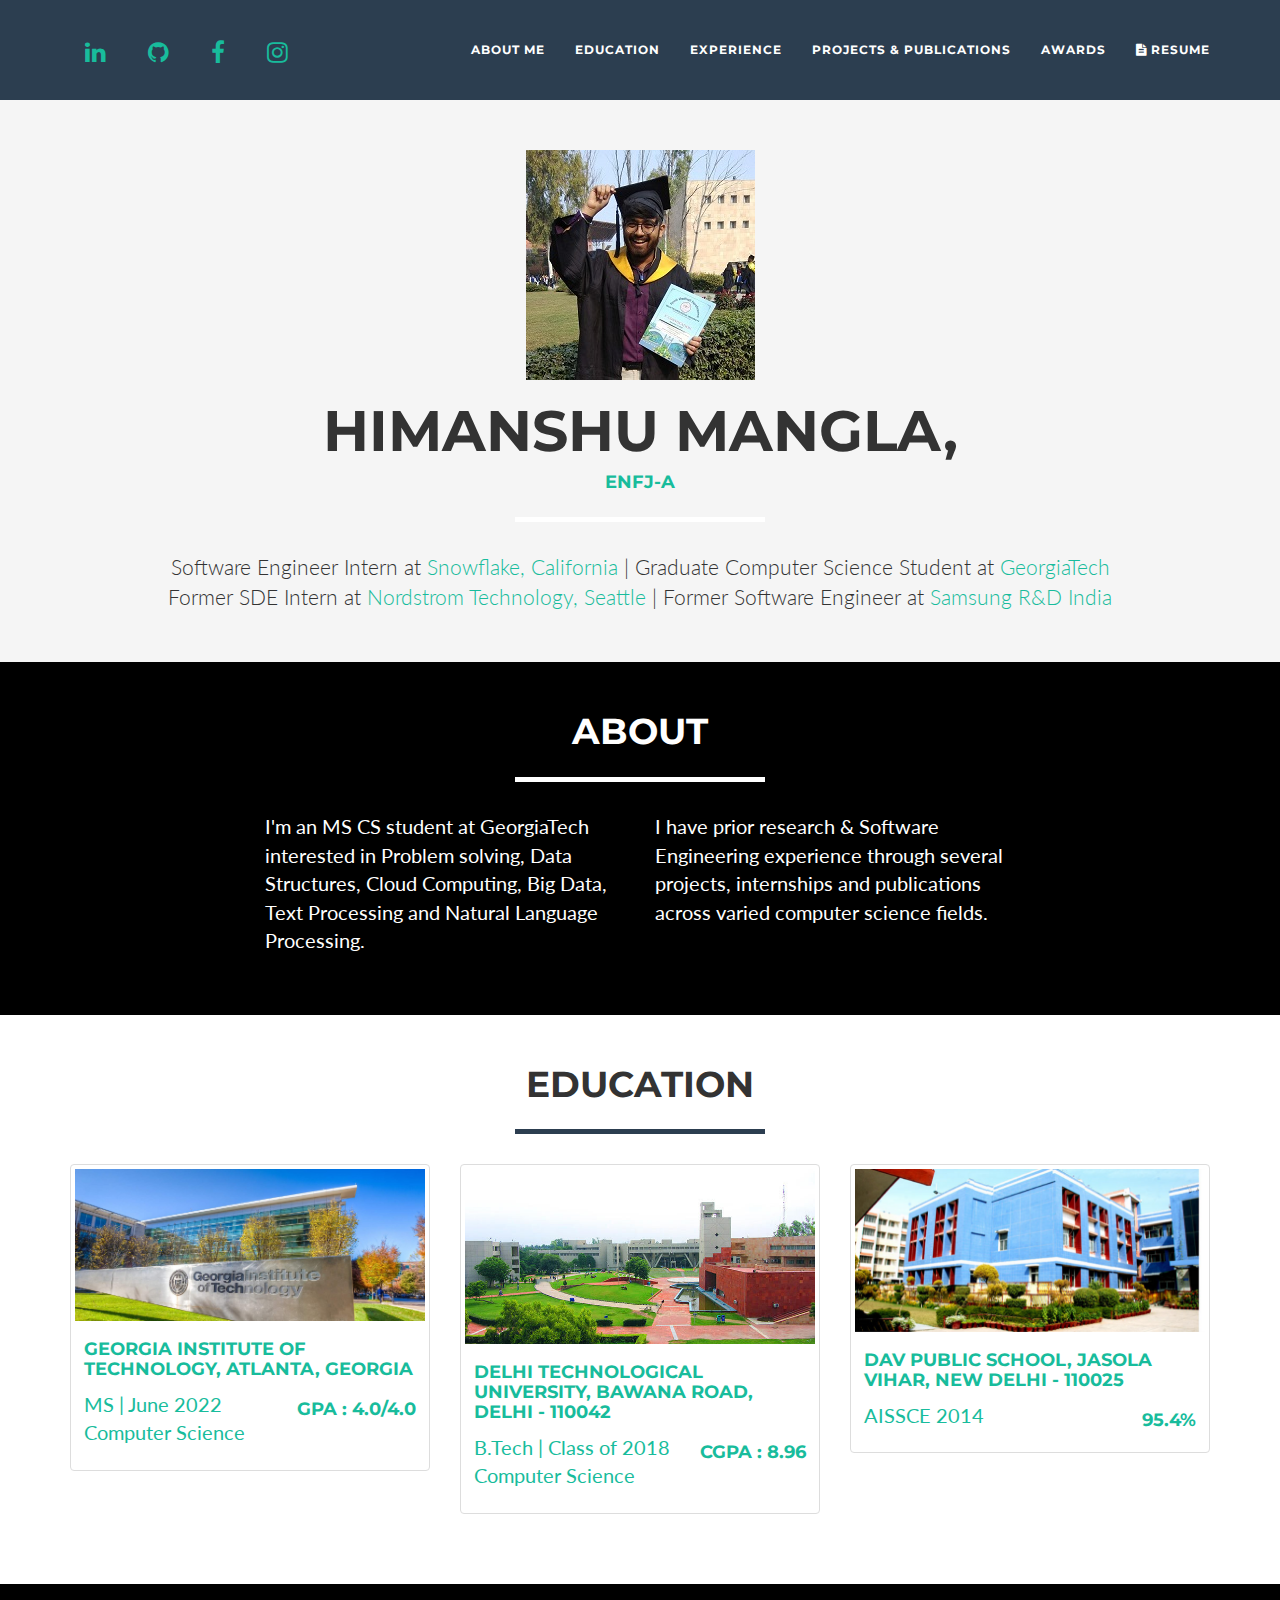
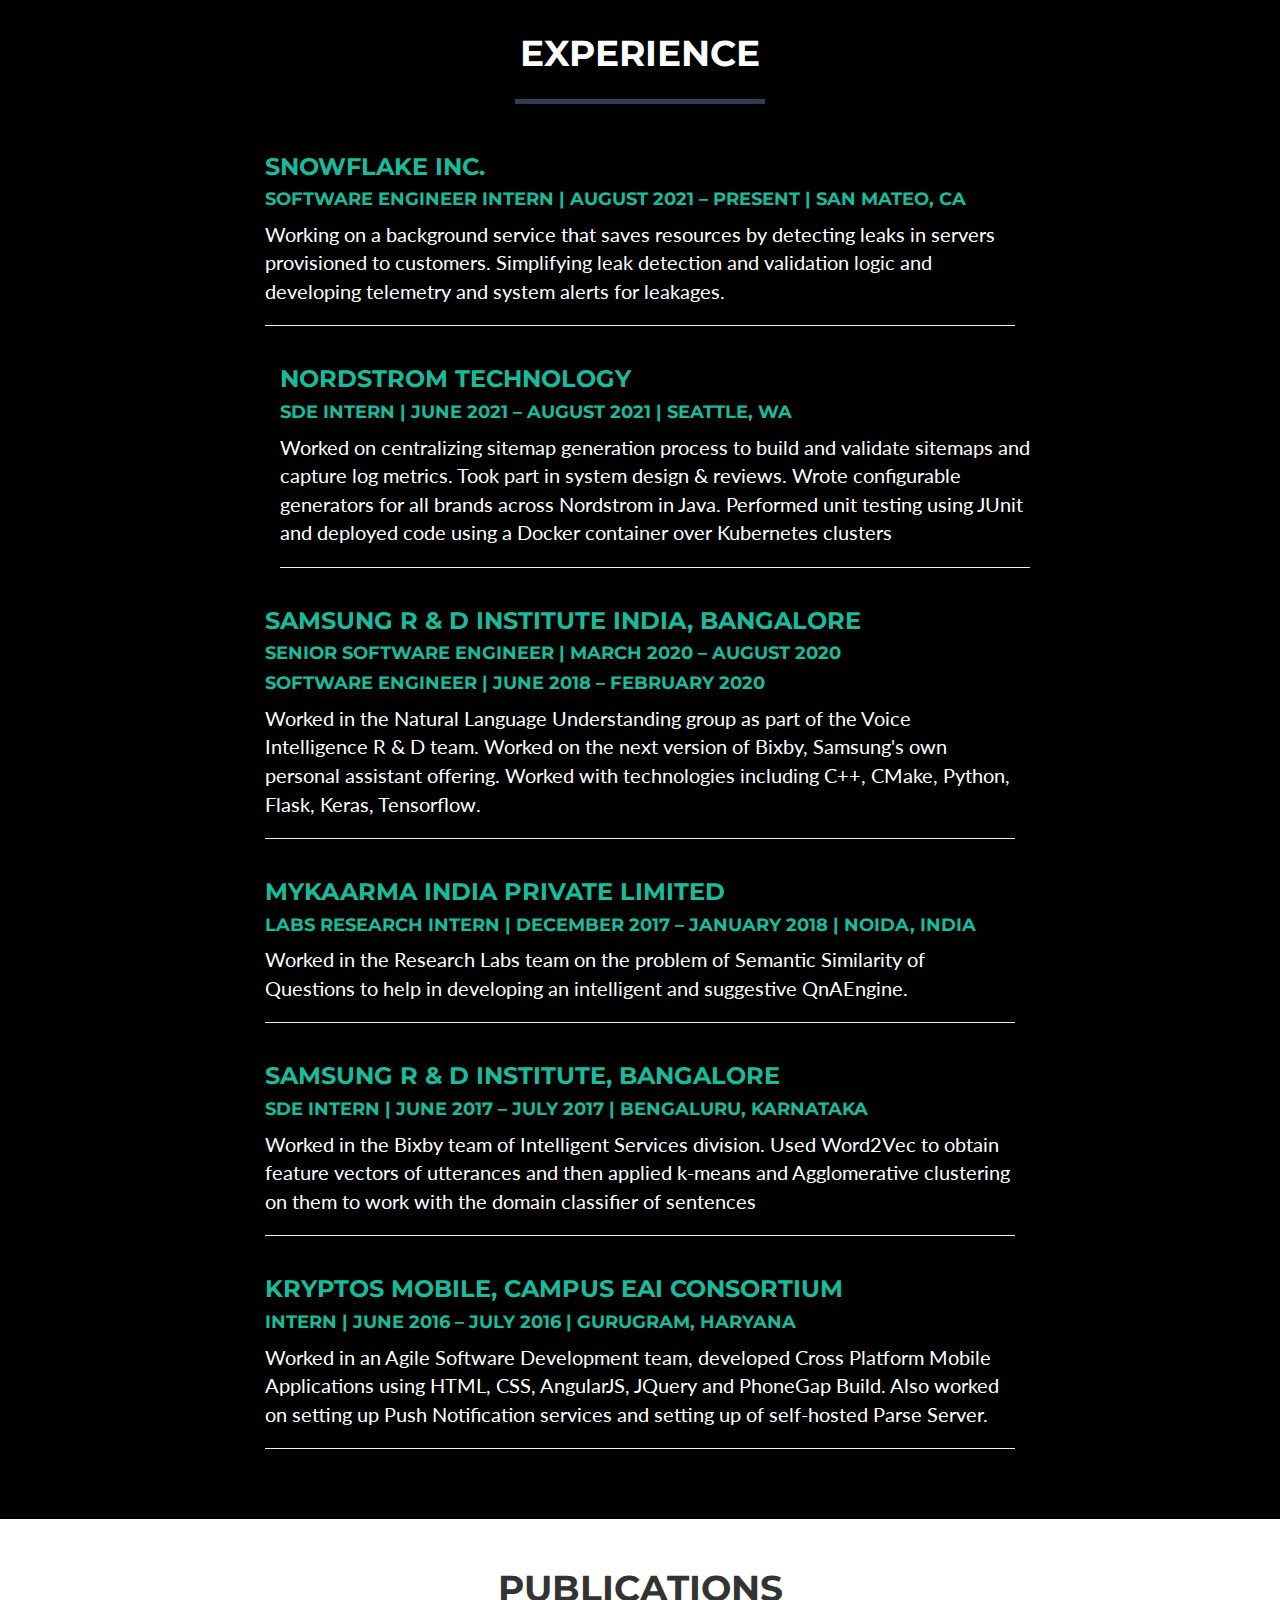
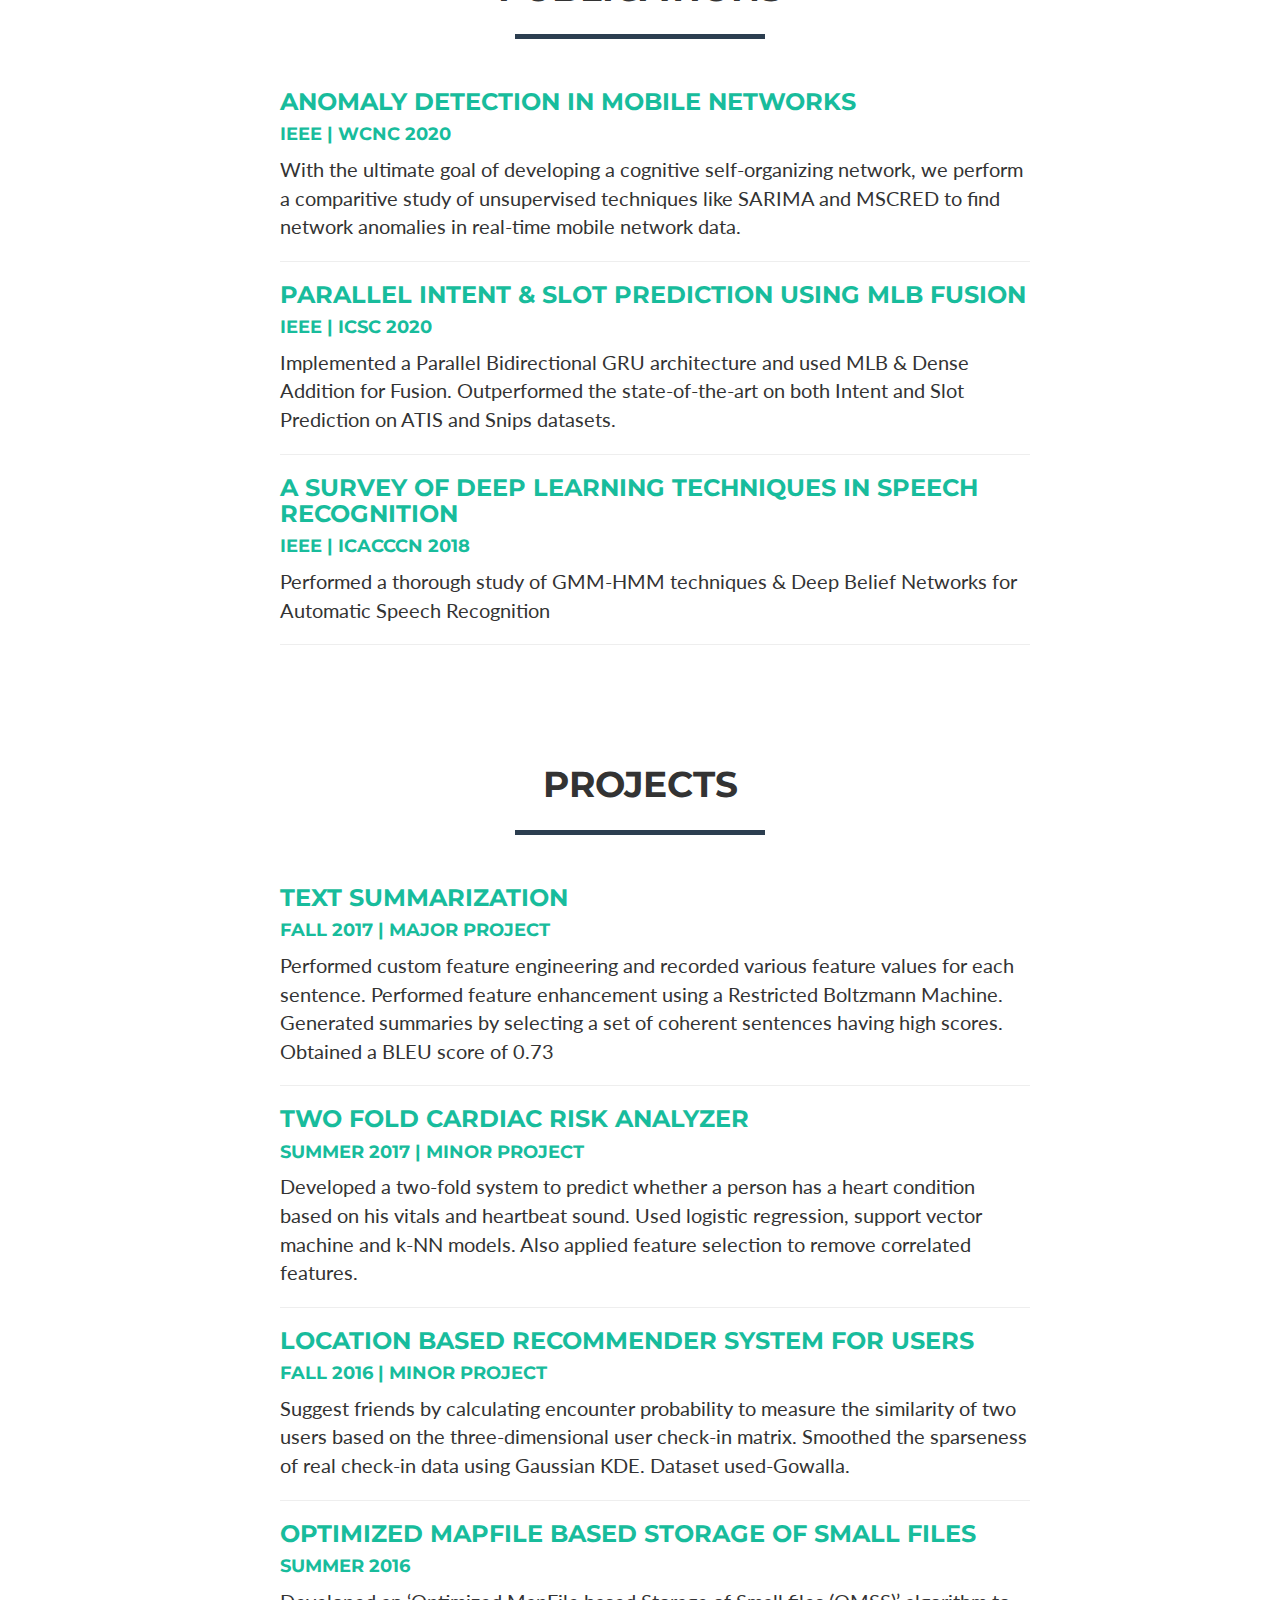
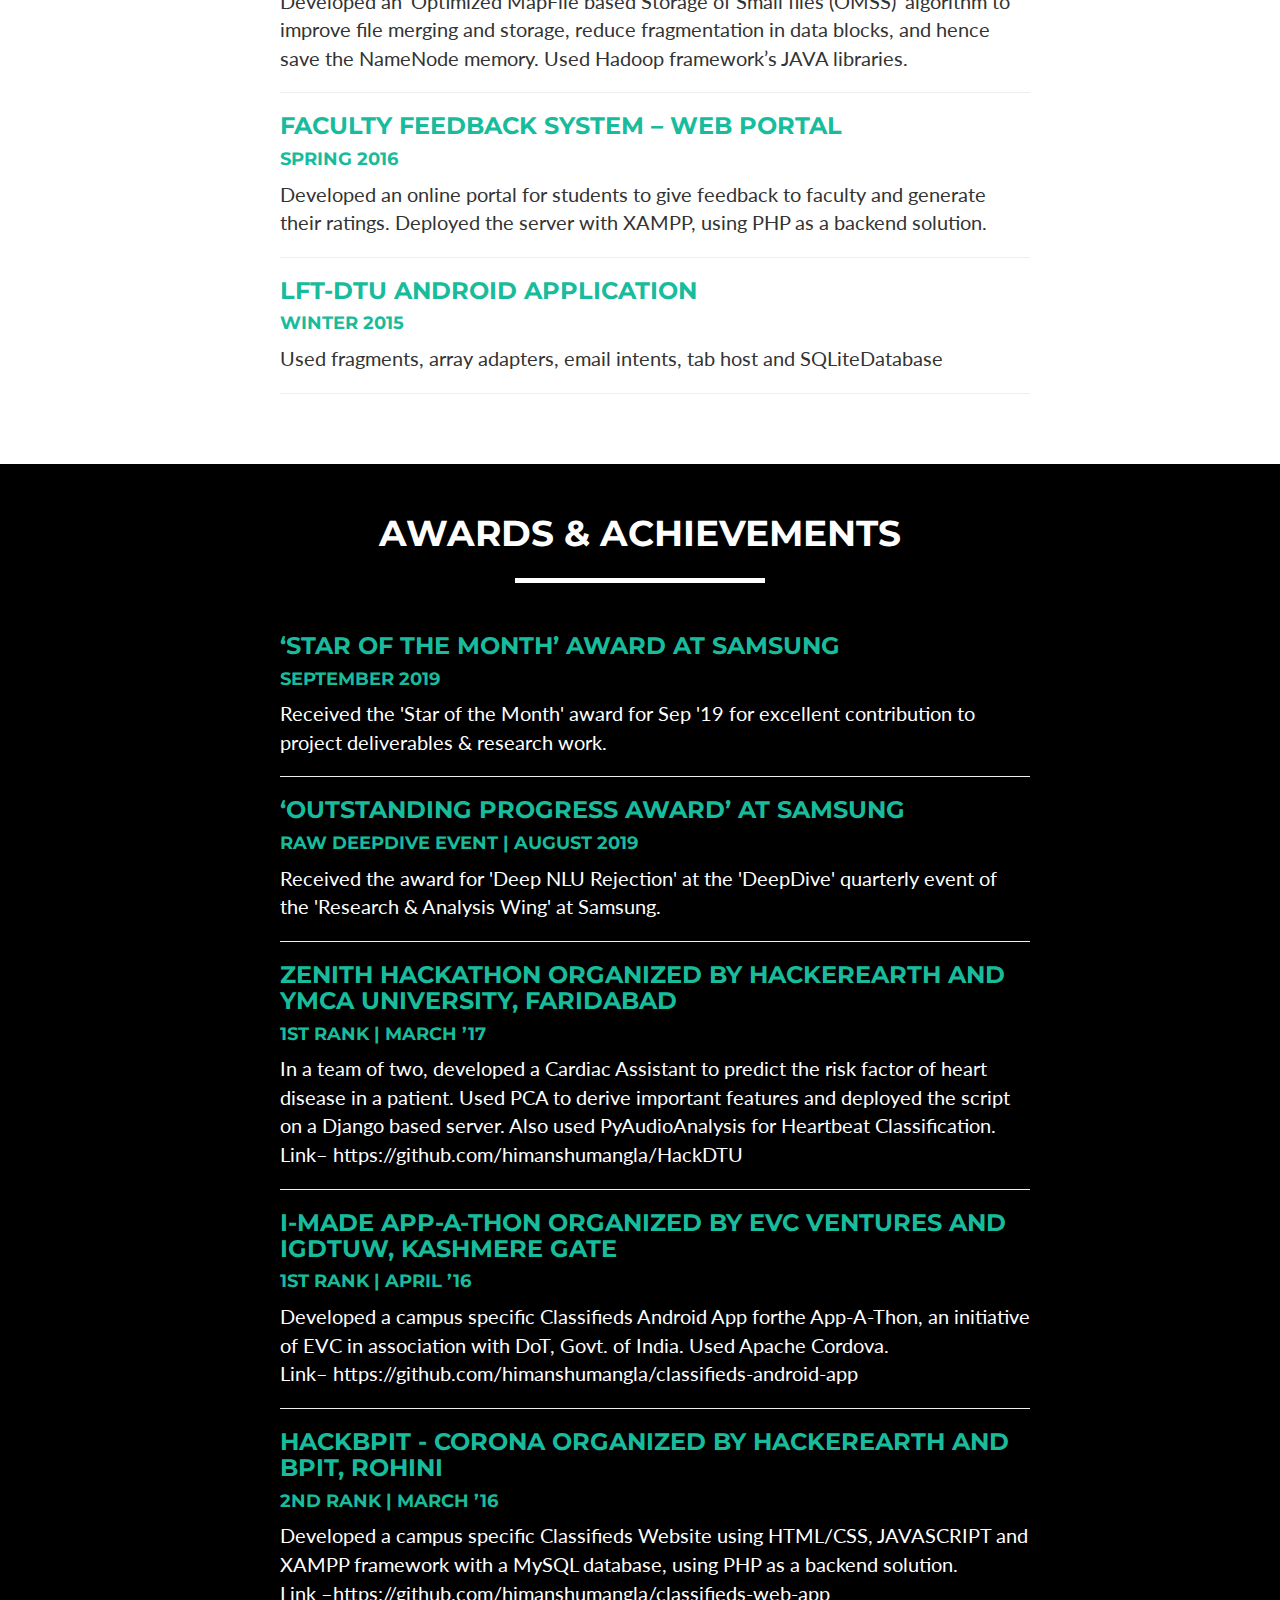
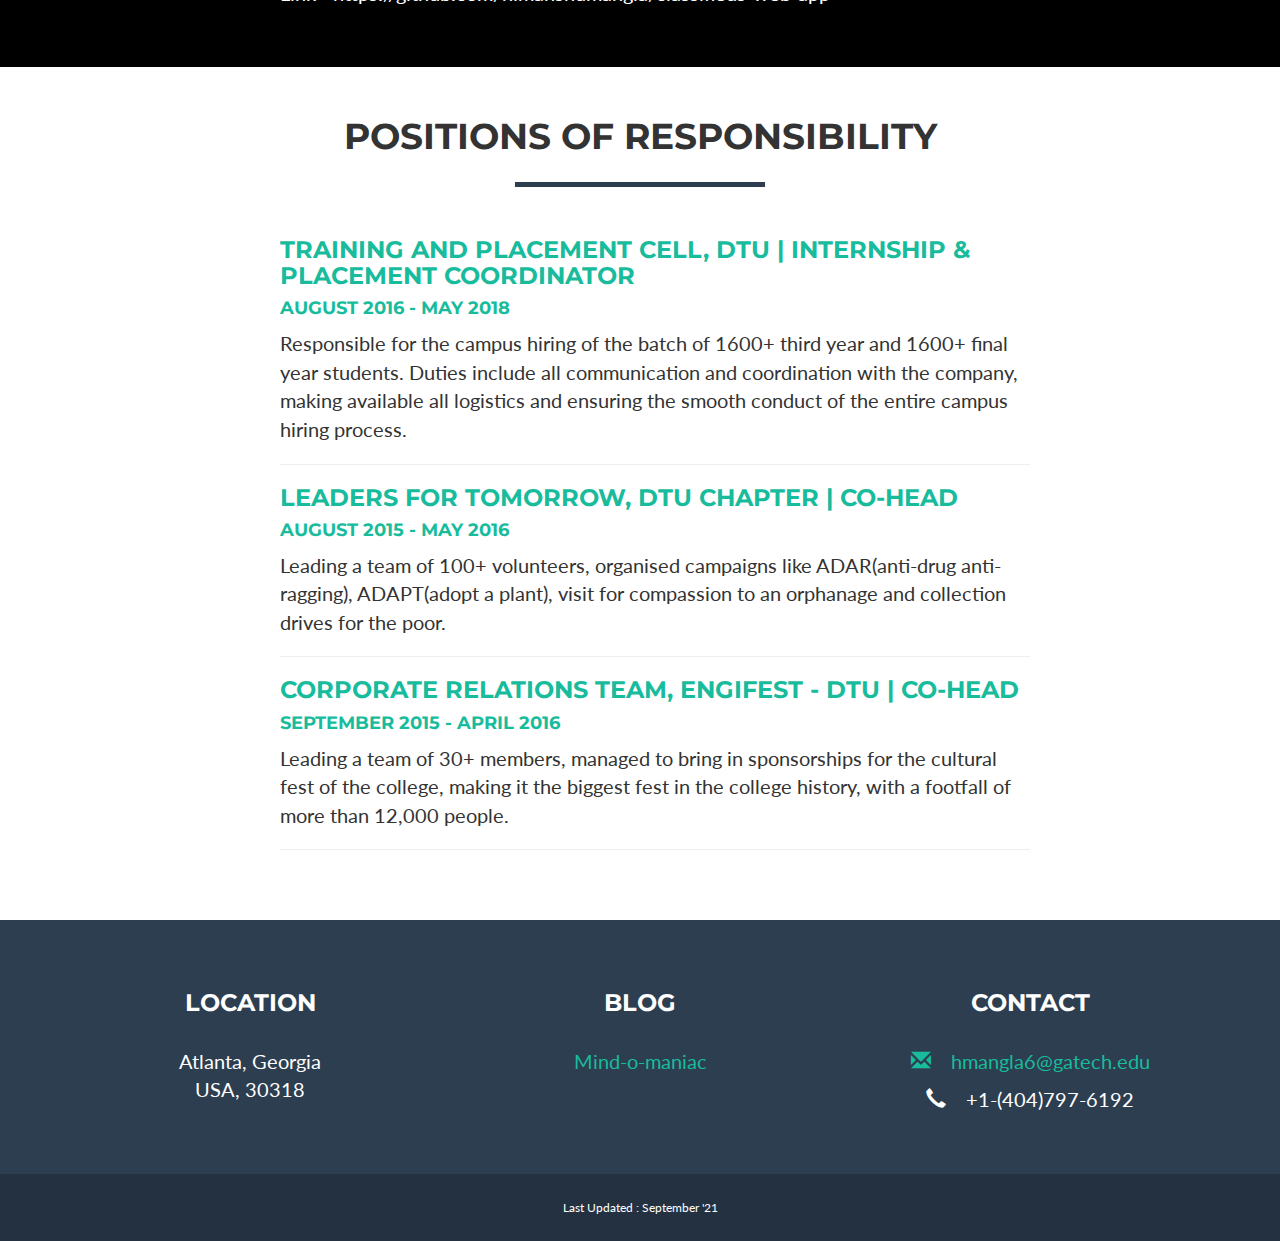
==== commit a7a33ca2: "Update index.html" ====
--- a/index.html
+++ b/index.html
@@ -96,7 +96,7 @@
                 <div class="col-lg-12">
                     <img class="img-responsive" src="img/profile.jpg" alt="">
                     <div class="intro-text">
-                        <h1 class="name">Himanshu Mangla, </h1> <h3><a href="https://www.16personalities.com/enfj-personality">ENFJ-A</a></h3>
+                        <h1 class="name">Himanshu Mangla, </h1> <h4><a href="https://www.16personalities.com/enfj-personality">ENFJ-A</a></h4>
                         <hr class="star-light">
                         <span class="skills">Software Engineer Intern at <a href="https://www.snowflake.com/">Snowflake, California</a> | Graduate Computer Science Student at <a href="https://www.gatech.edu">GeorgiaTech </a> 
 <br/> Former SDE Intern at <a href="https://careers.nordstrom.com/#/headquarters-careers/technology/">Nordstrom Technology, Seattle</a> | Former Software Engineer at <a href="https://research.samsung.com/sri-b">Samsung R&D India</a></span>
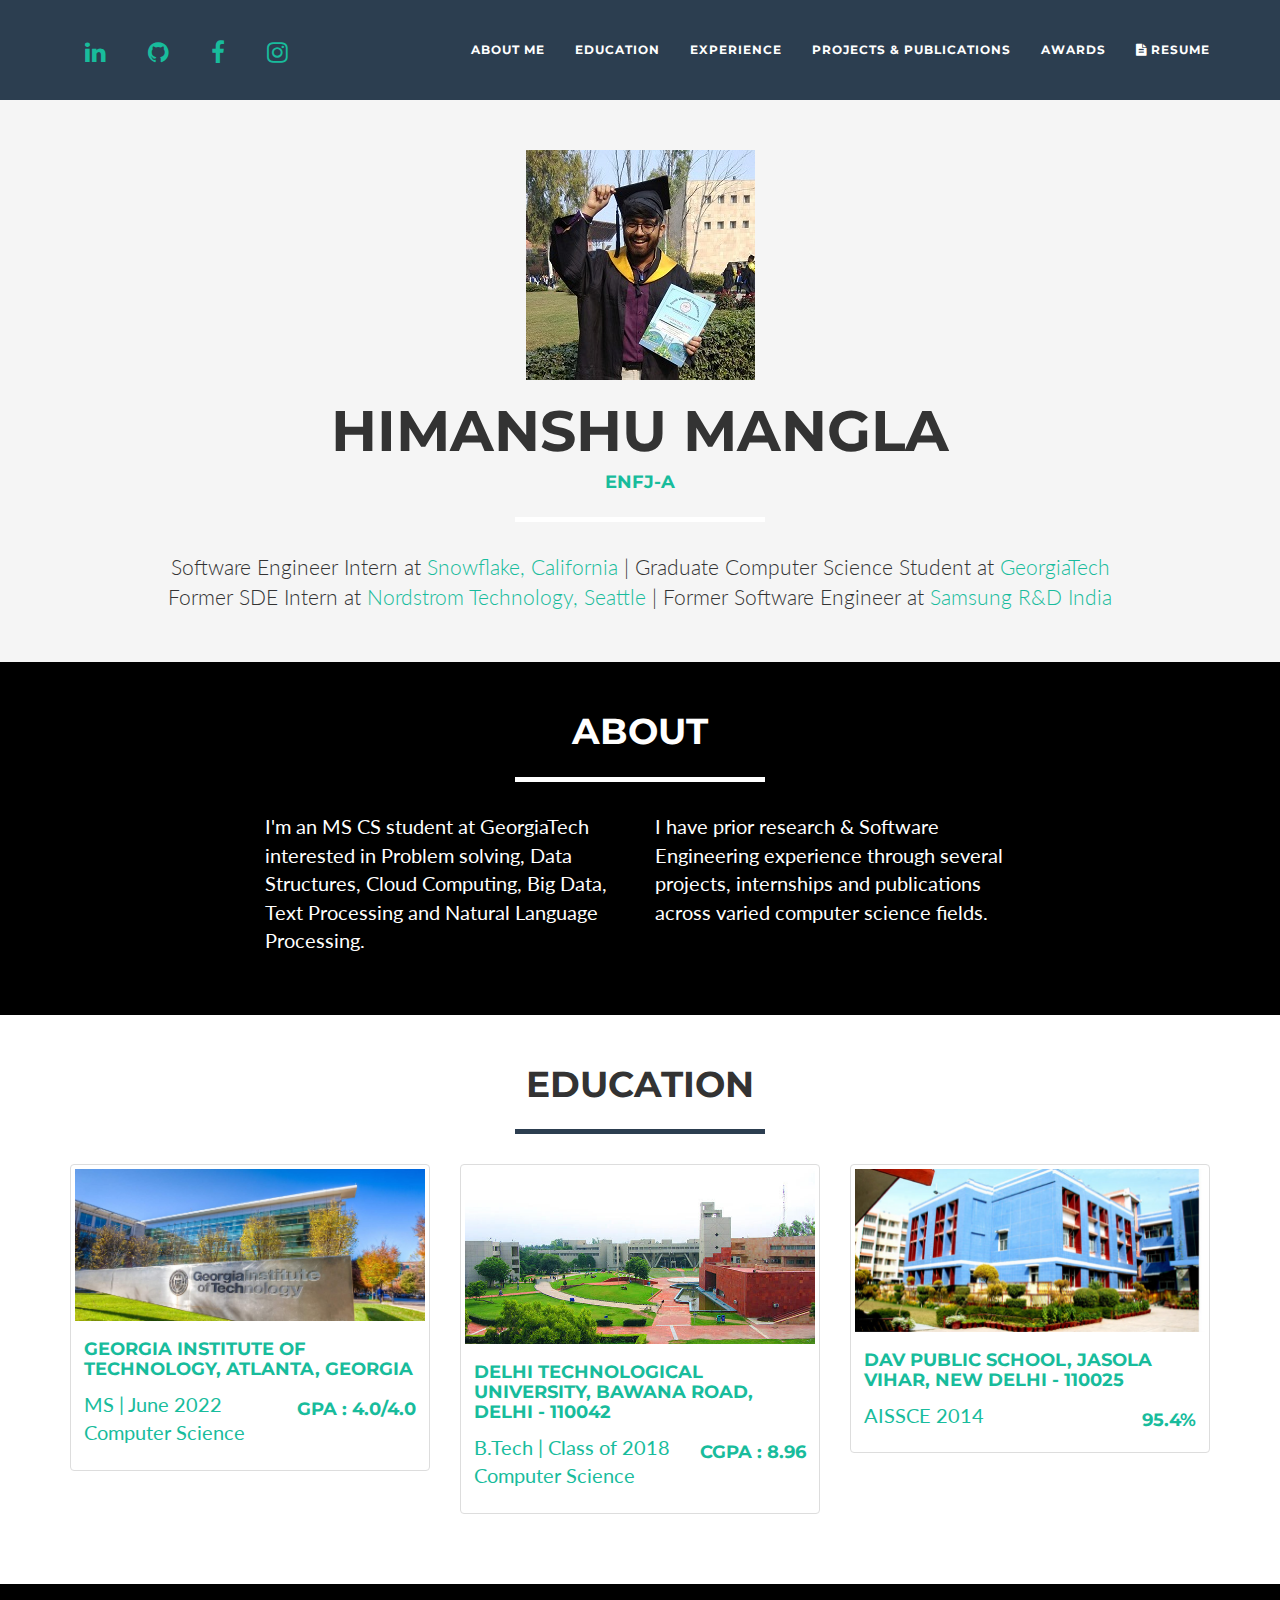
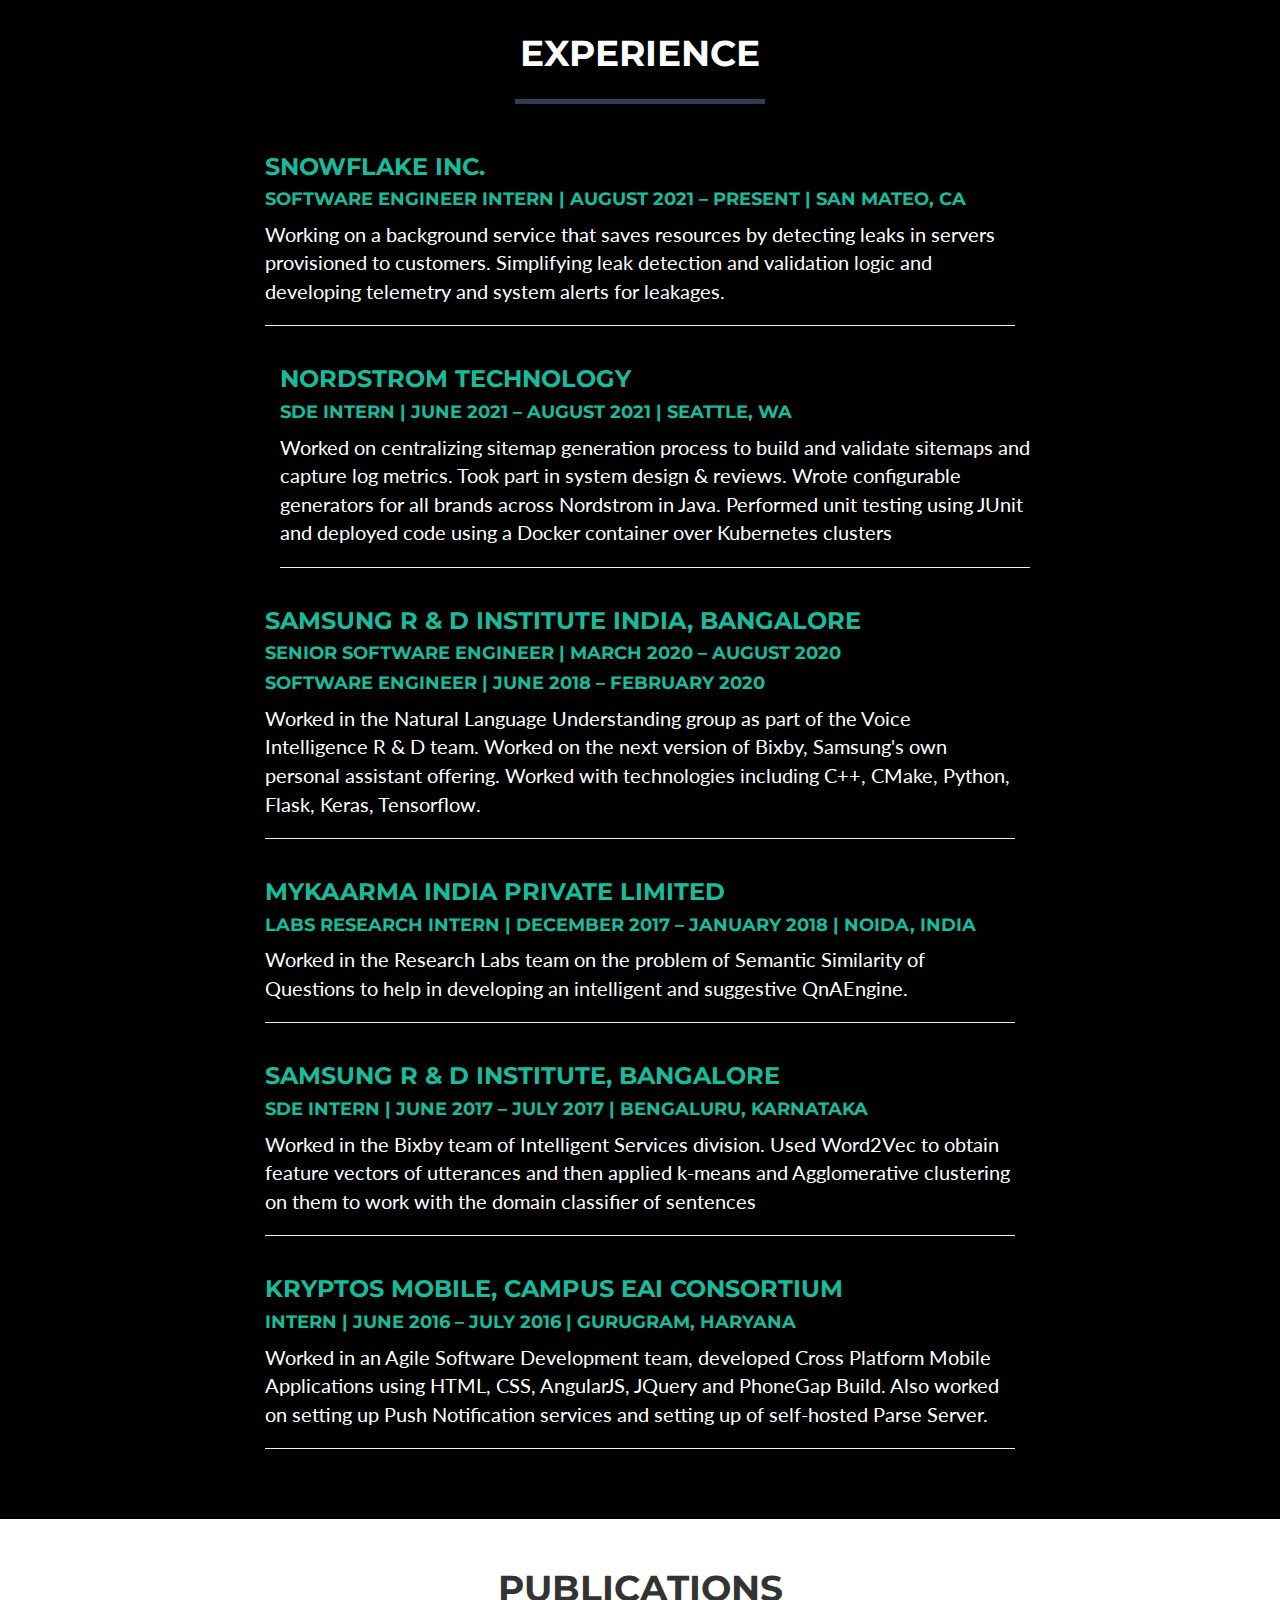
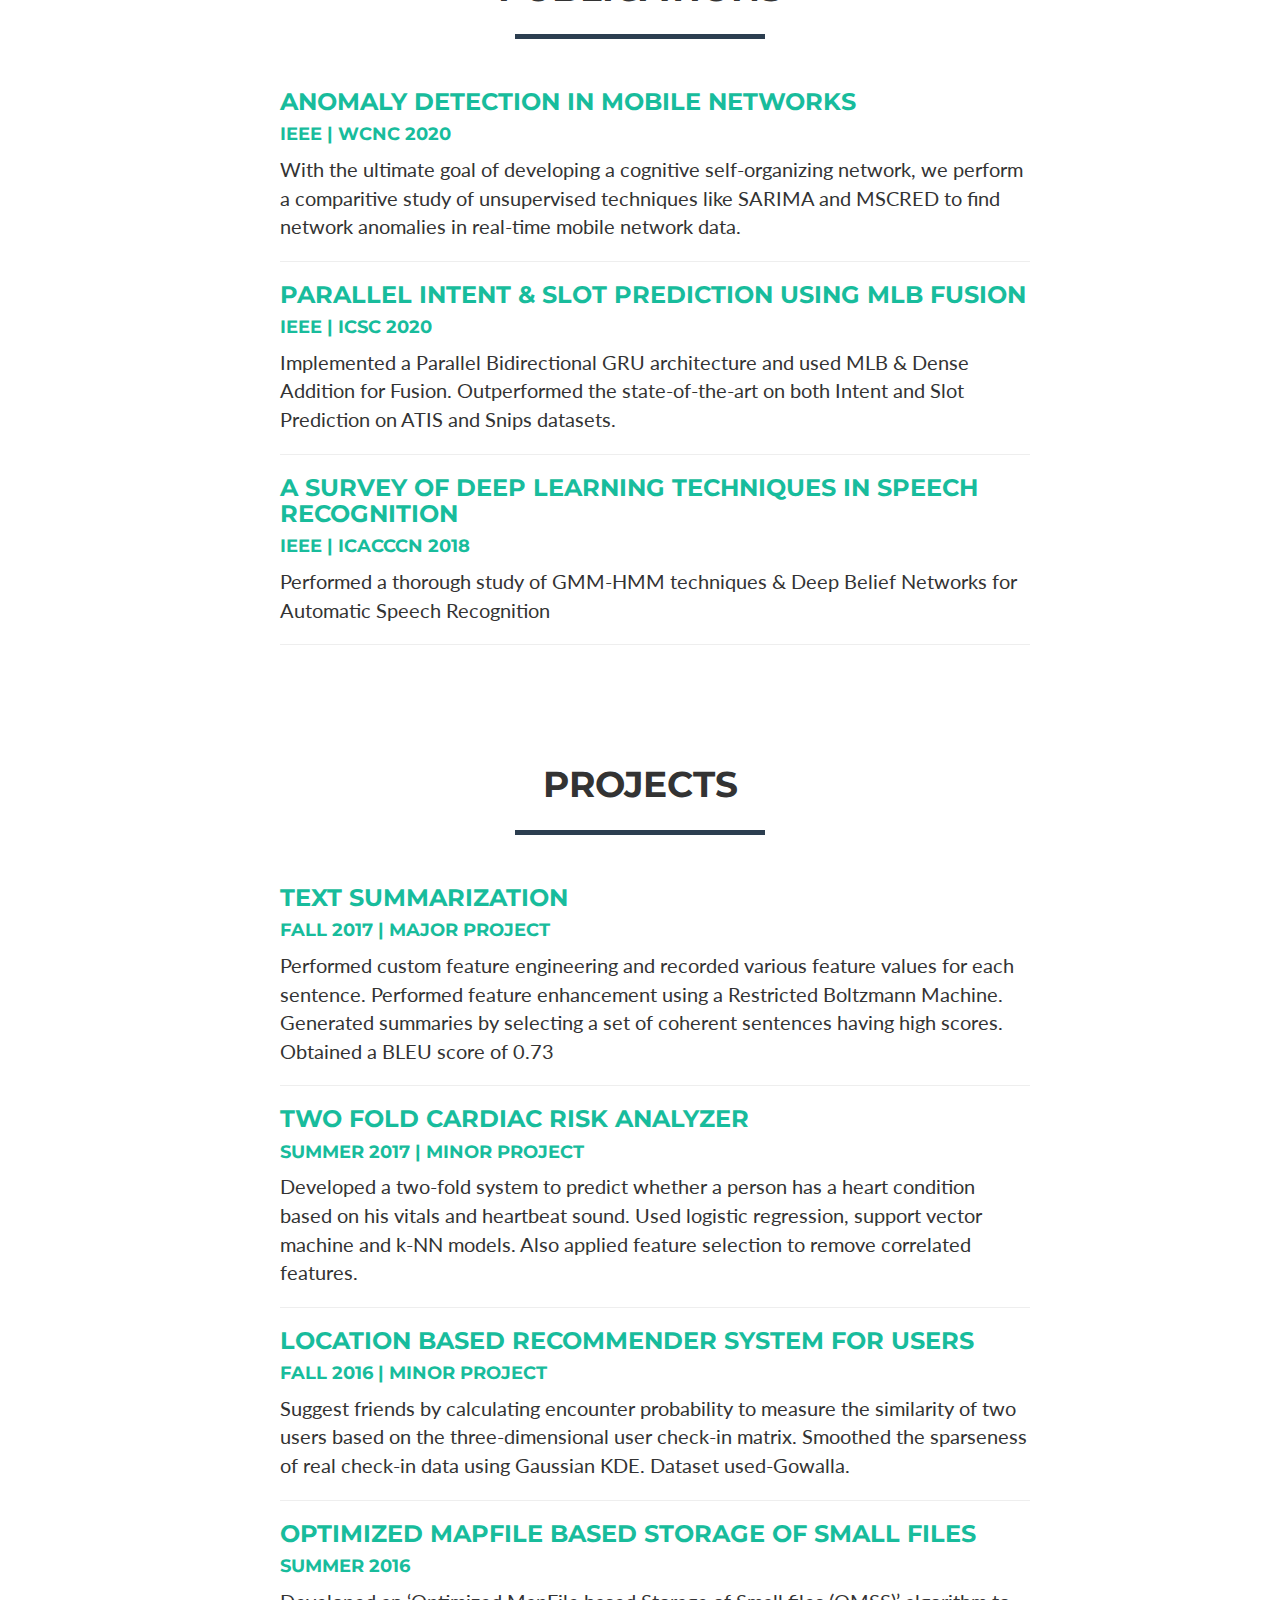
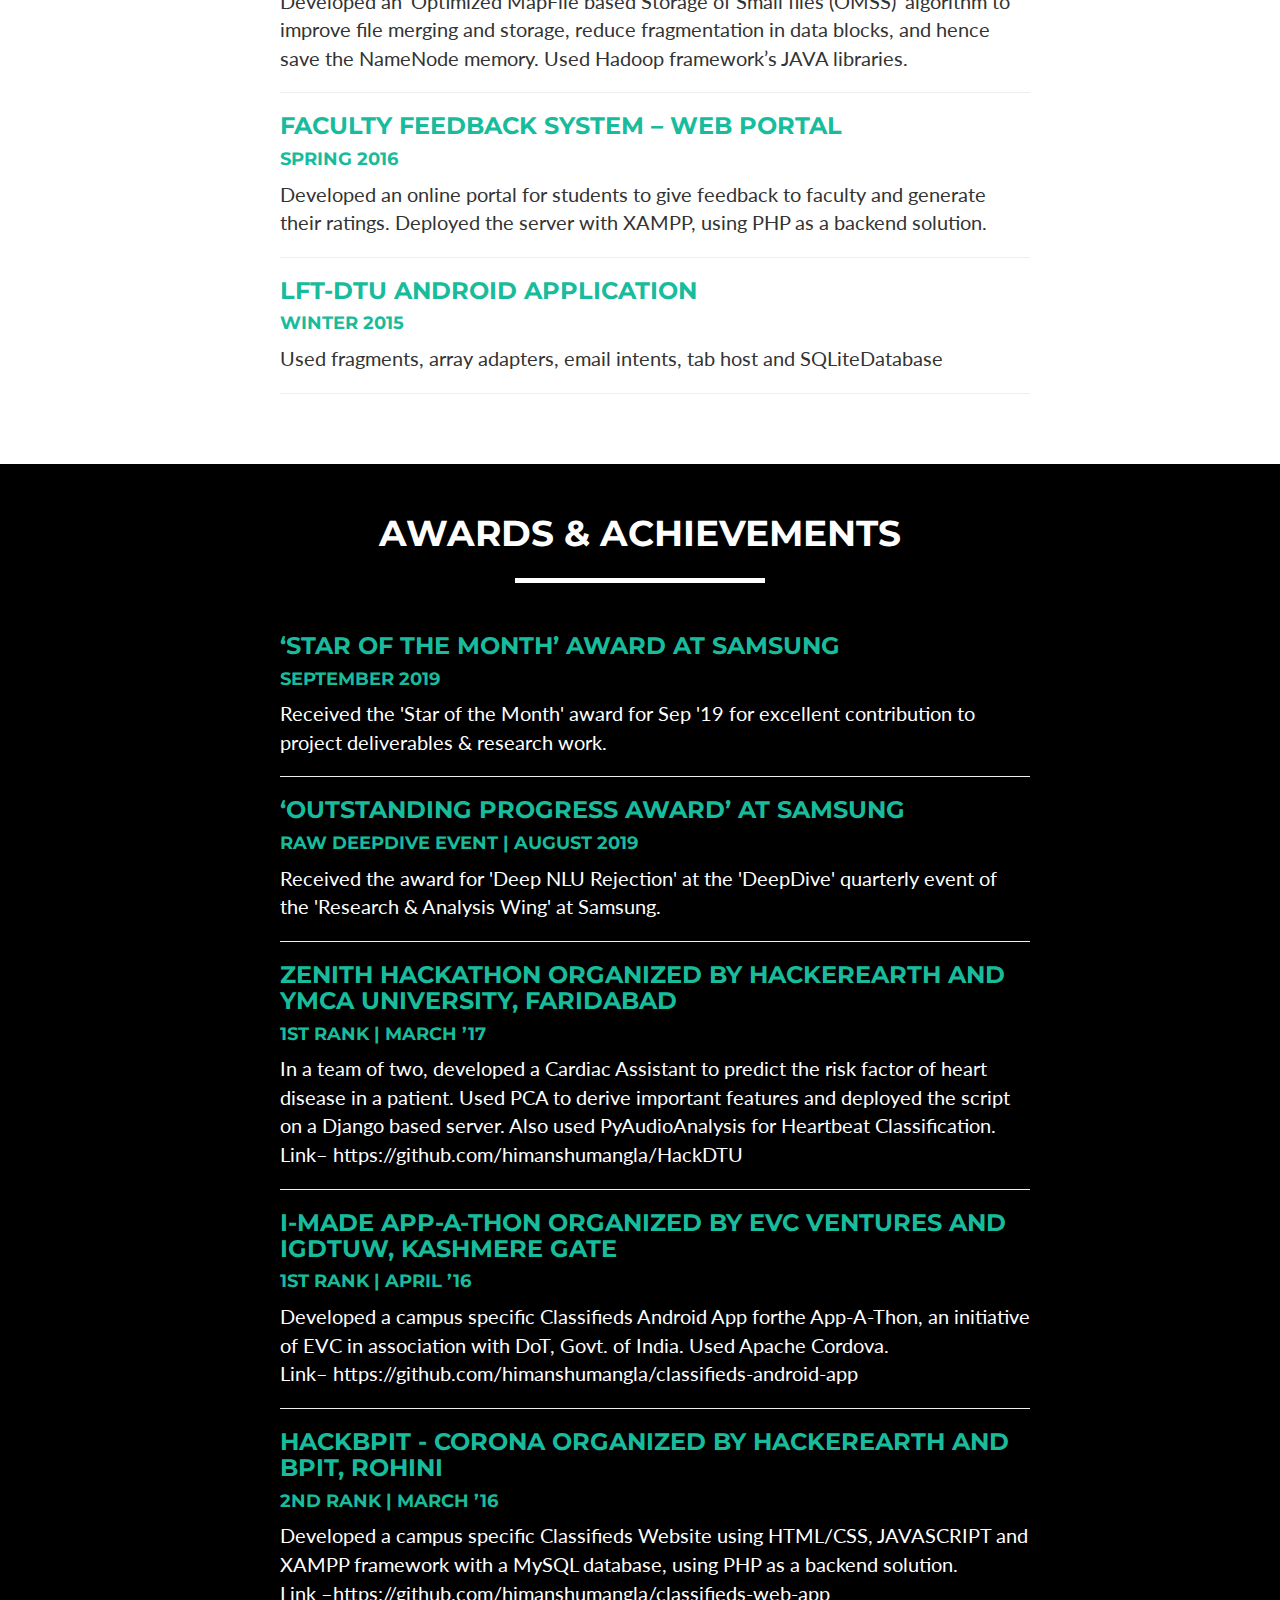
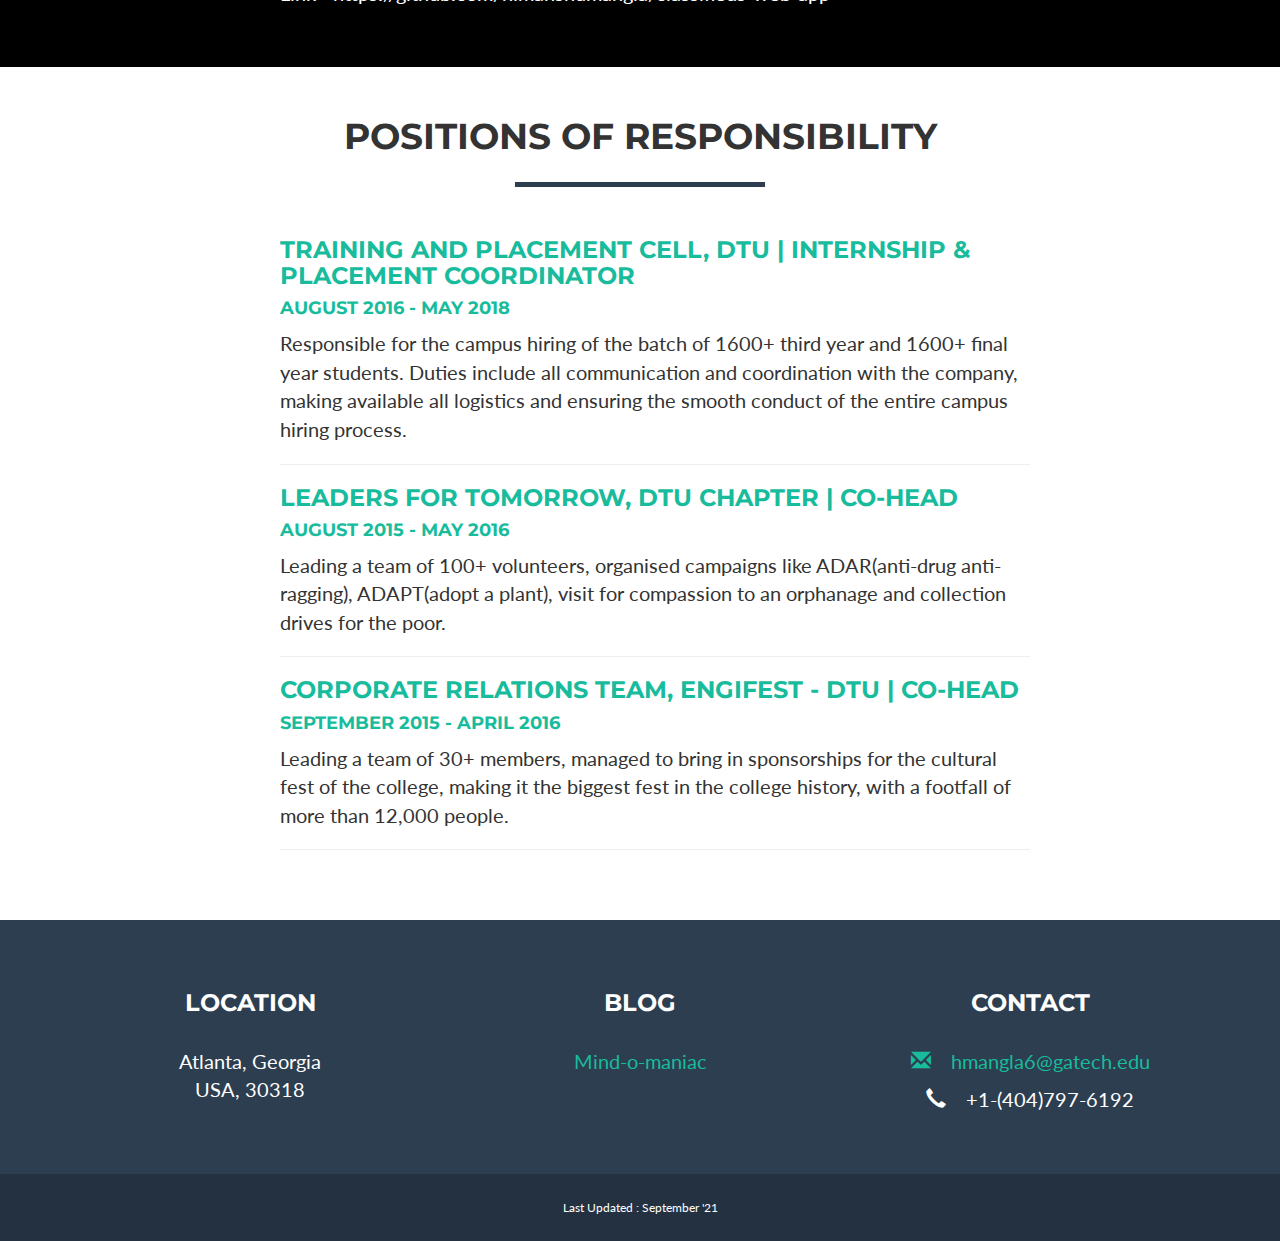
==== commit 12146874: "Update index.html" ====
--- a/index.html
+++ b/index.html
@@ -96,7 +96,7 @@
                 <div class="col-lg-12">
                     <img class="img-responsive" src="img/profile.jpg" alt="">
                     <div class="intro-text">
-                        <h1 class="name">Himanshu Mangla, </h1> <h4><a href="https://www.16personalities.com/enfj-personality">ENFJ-A</a></h4>
+                        <h1 class="name">Himanshu Mangla</h1> <h4><a href="https://www.16personalities.com/enfj-personality">ENFJ-A</a></h4>
                         <hr class="star-light">
                         <span class="skills">Software Engineer Intern at <a href="https://www.snowflake.com/">Snowflake, California</a> | Graduate Computer Science Student at <a href="https://www.gatech.edu">GeorgiaTech </a> 
 <br/> Former SDE Intern at <a href="https://careers.nordstrom.com/#/headquarters-careers/technology/">Nordstrom Technology, Seattle</a> | Former Software Engineer at <a href="https://research.samsung.com/sri-b">Samsung R&D India</a></span>
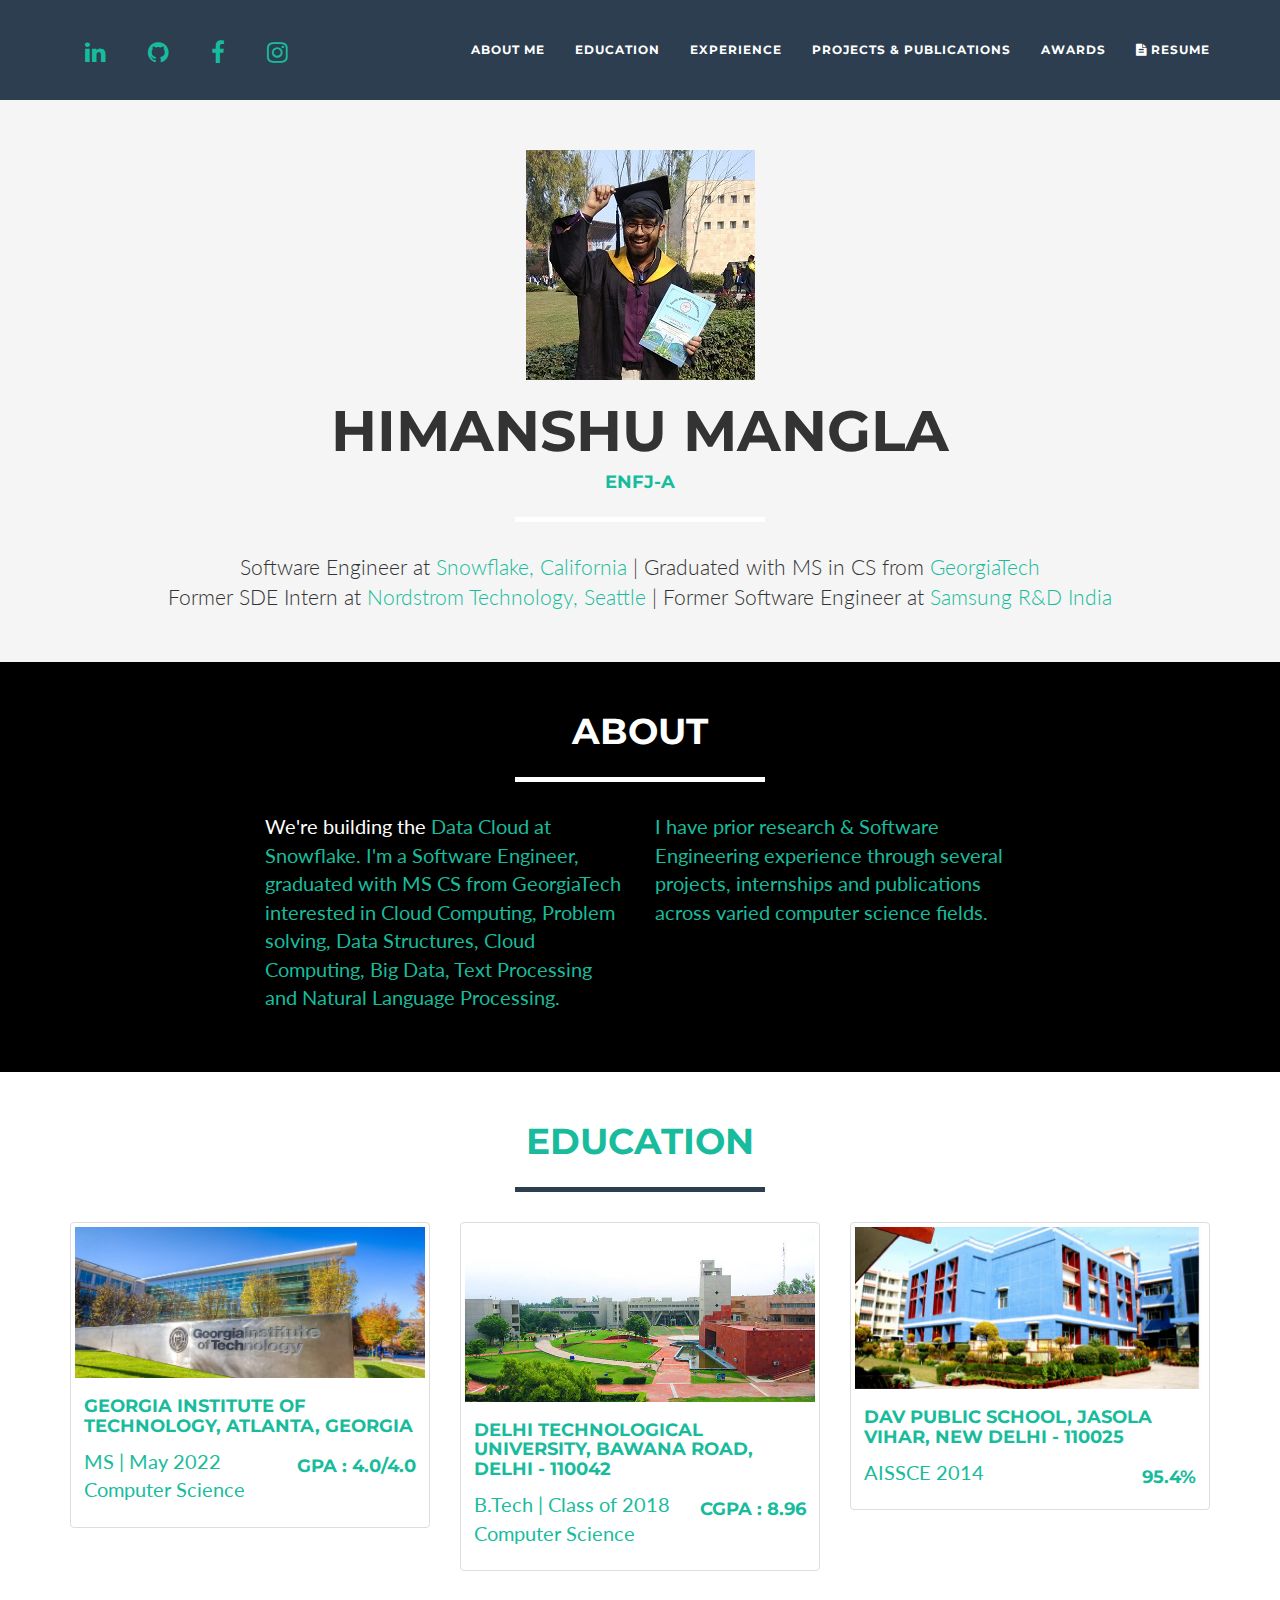
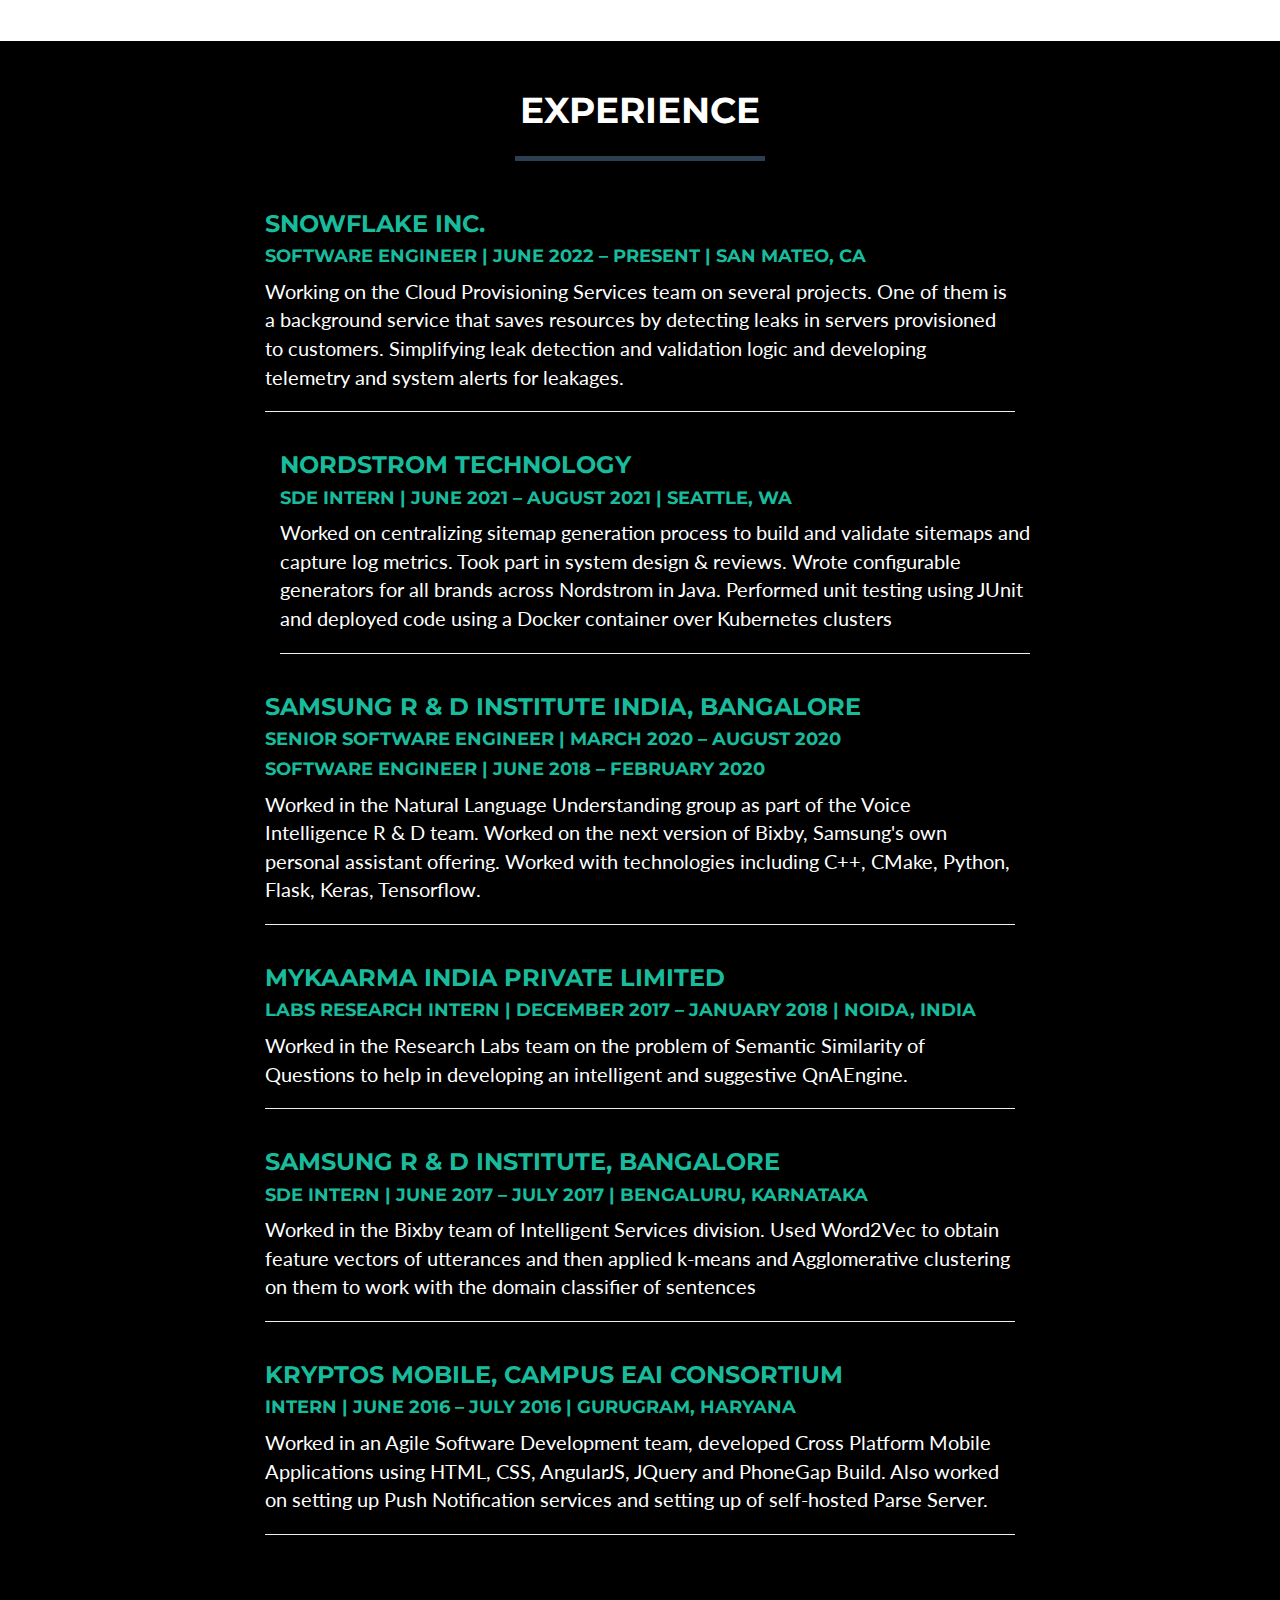
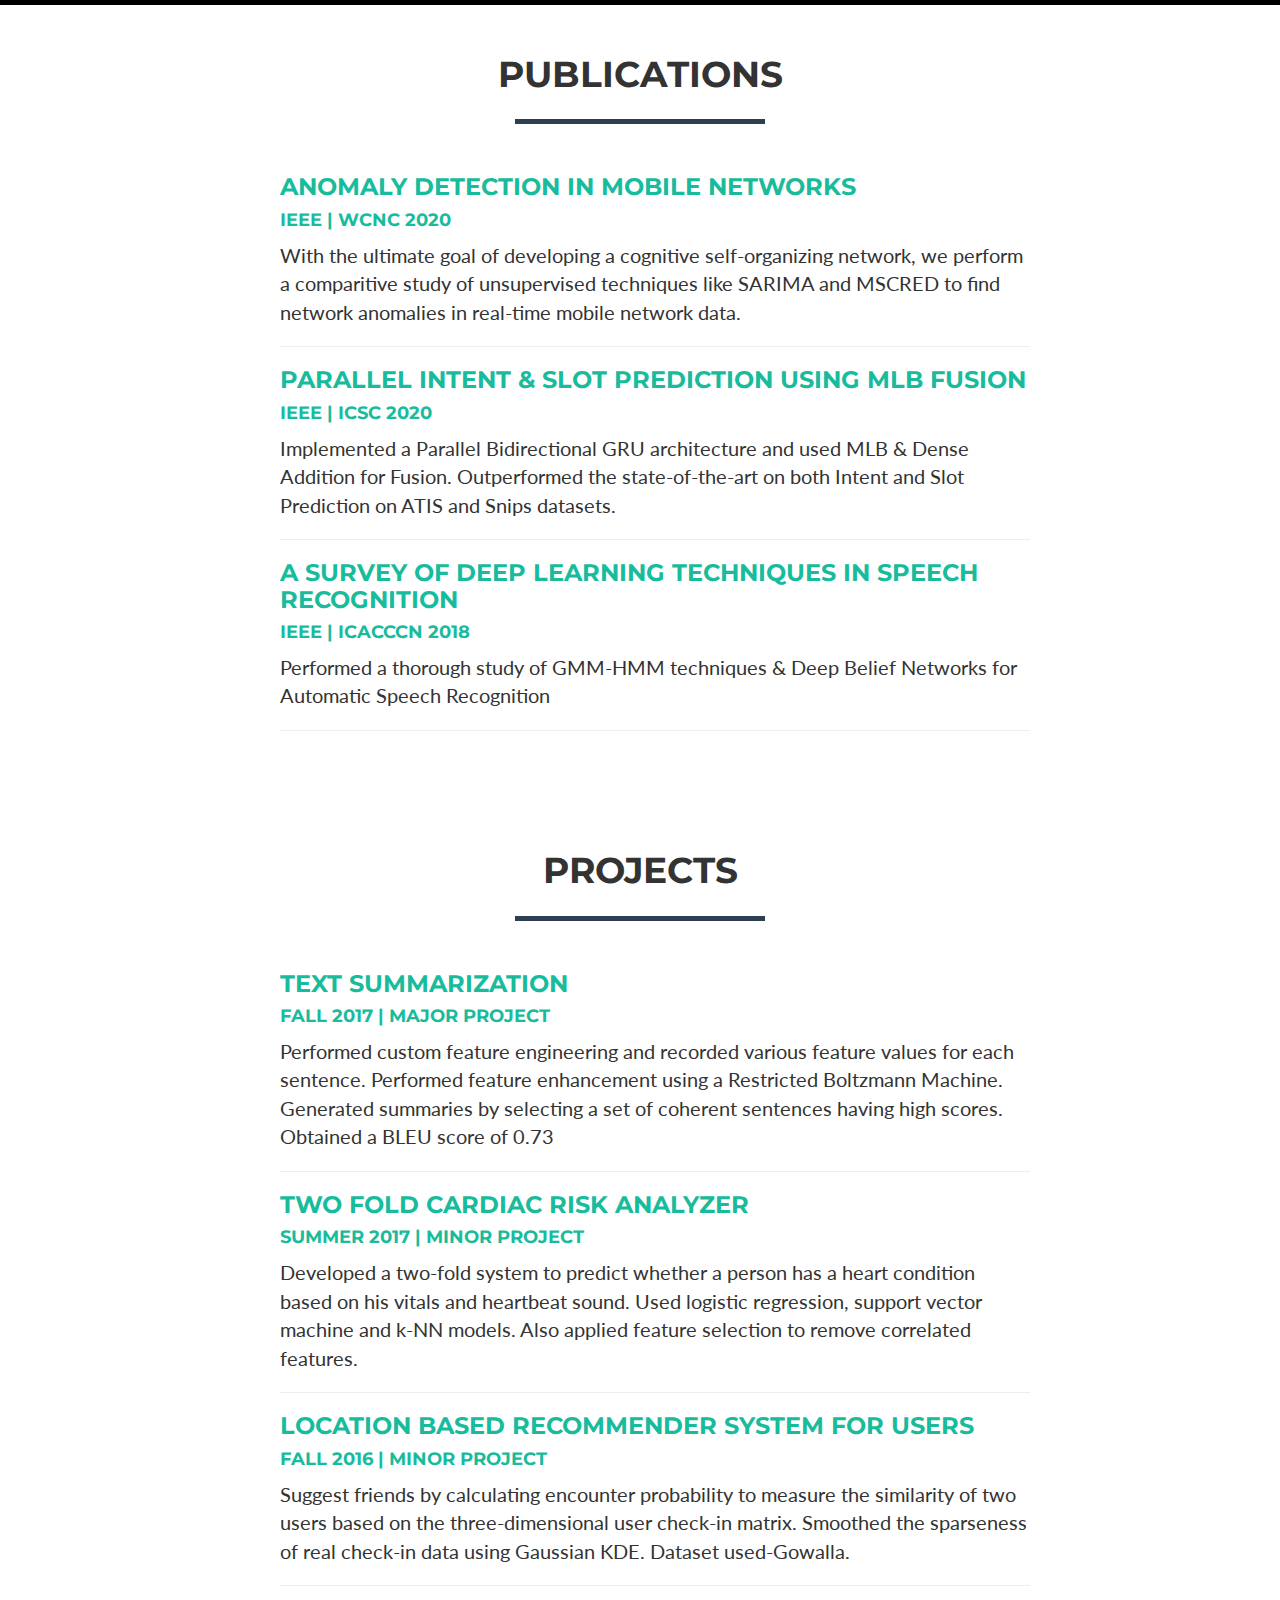
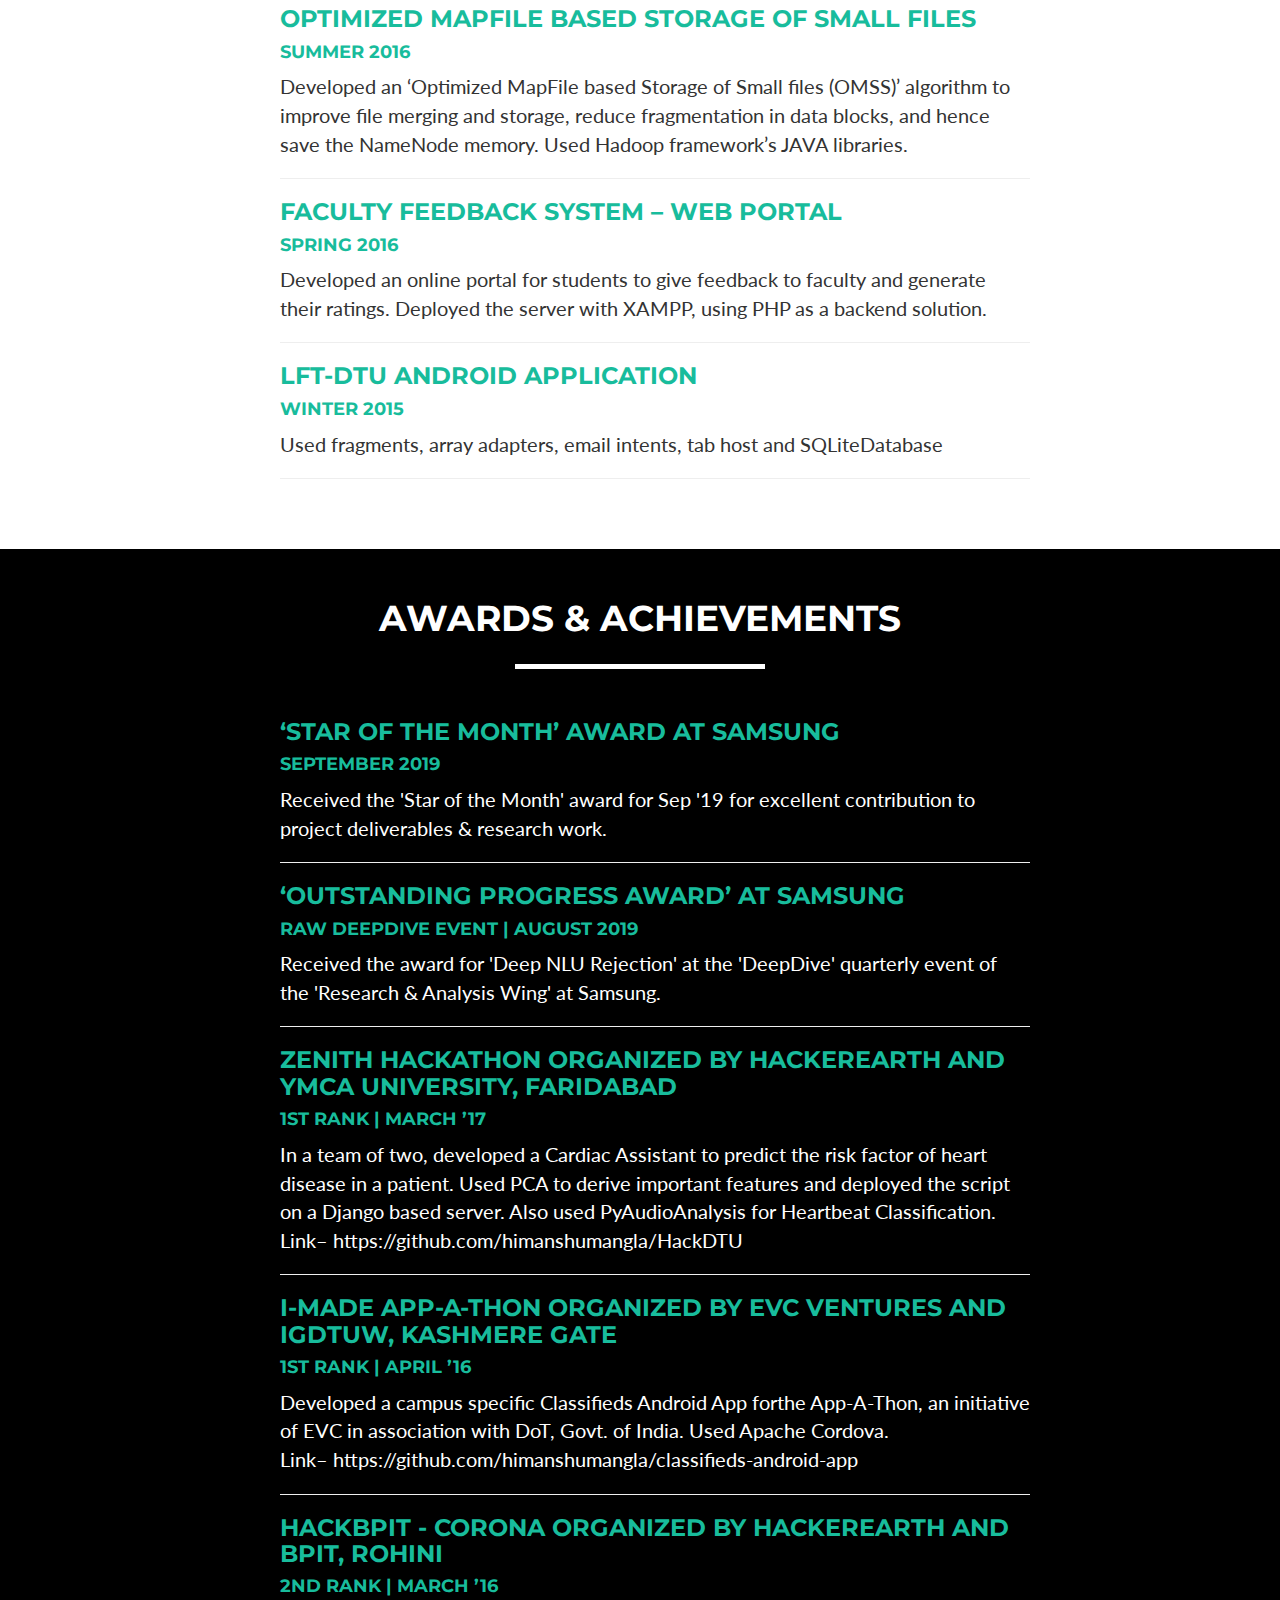
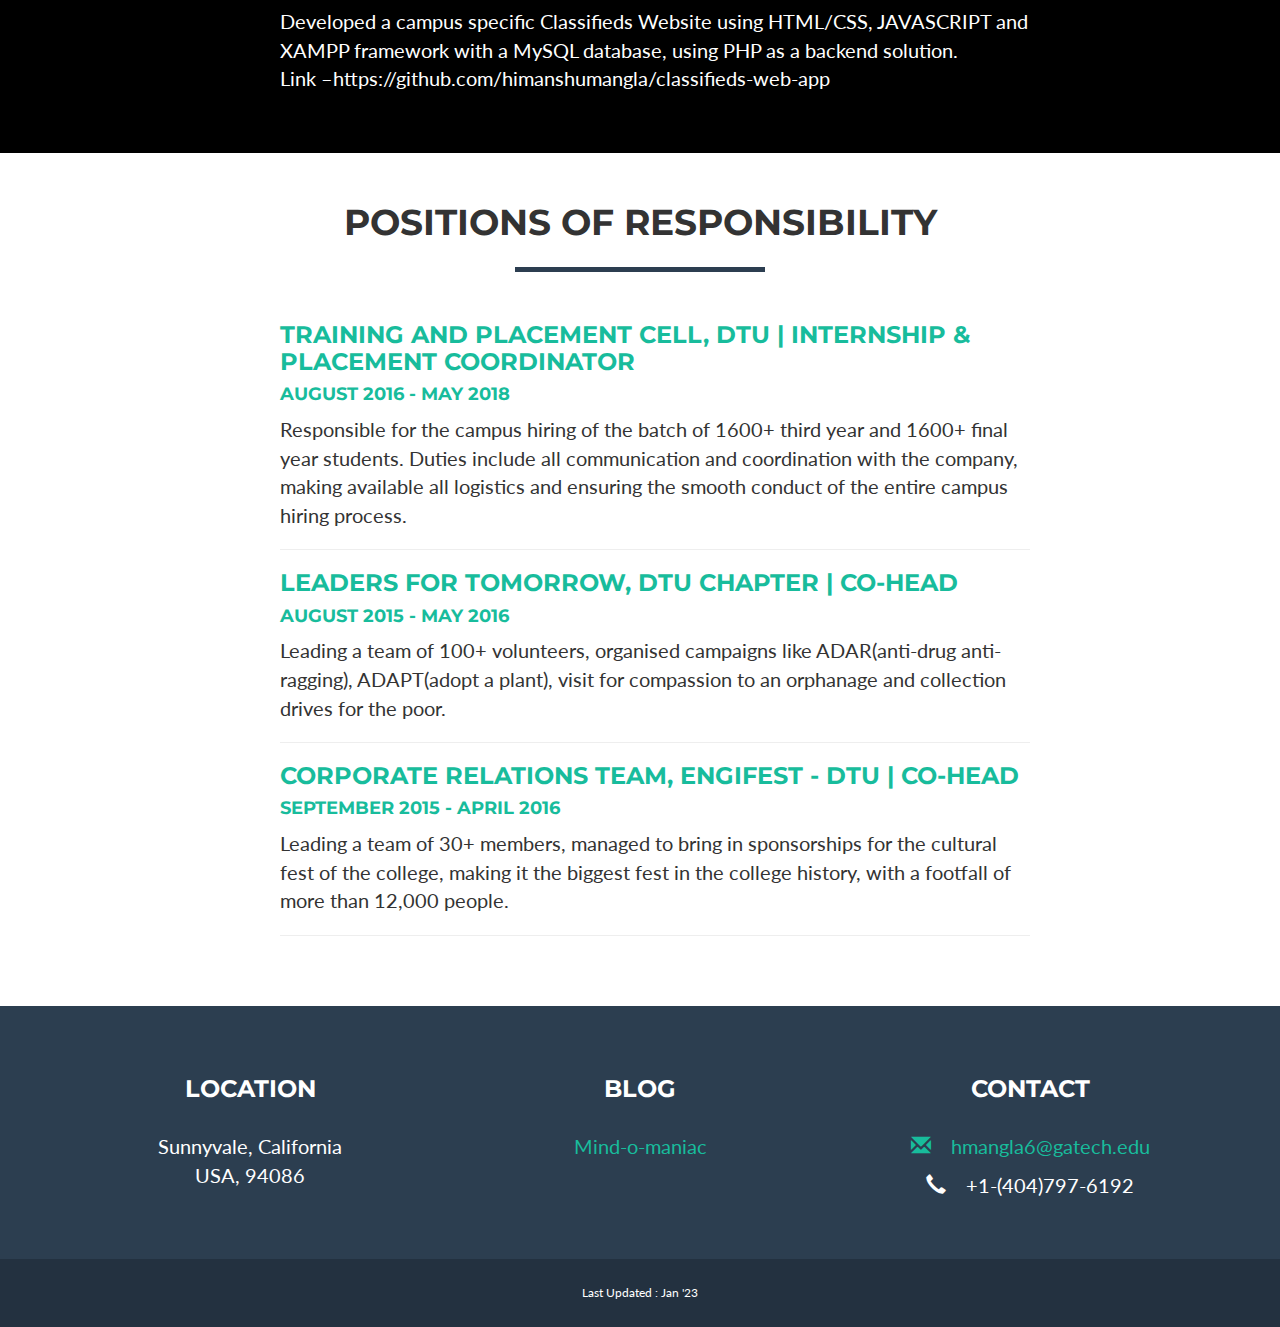
==== commit 55d3bf63: "Updated" ====
--- a/index.html
+++ b/index.html
@@ -98,7 +98,7 @@
                     <div class="intro-text">
                         <h1 class="name">Himanshu Mangla</h1> <h4><a href="https://www.16personalities.com/enfj-personality">ENFJ-A</a></h4>
                         <hr class="star-light">
-                        <span class="skills">Software Engineer Intern at <a href="https://www.snowflake.com/">Snowflake, California</a> | Graduate Computer Science Student at <a href="https://www.gatech.edu">GeorgiaTech </a> 
+                        <span class="skills">Software Engineer at <a href="https://www.snowflake.com/">Snowflake, California</a> | Graduated with MS in CS from <a href="https://www.gatech.edu">GeorgiaTech </a> 
 <br/> Former SDE Intern at <a href="https://careers.nordstrom.com/#/headquarters-careers/technology/">Nordstrom Technology, Seattle</a> | Former Software Engineer at <a href="https://research.samsung.com/sri-b">Samsung R&D India</a></span>
                     </div>
                 </div>
@@ -117,7 +117,7 @@
             </div>
             <div class="row">
                 <div class="col-lg-4 col-lg-offset-2">
-                    <p>I'm an MS CS student at GeorgiaTech interested in Problem solving, Data Structures, Cloud Computing, Big Data, Text Processing and Natural Language Processing. </p>
+                    <p>We're building the <a href="https://www.snowflake.com/trending/data-cloud-storage#:~:text=The%20Data%20Cloud%20allows%20organizations,shared%20data%20and%20data%20services.">Data Cloud</> at Snowflake. I'm a Software Engineer,  graduated with MS CS from GeorgiaTech interested in Cloud Computing, Problem solving, Data Structures, Cloud Computing, Big Data, Text Processing and Natural Language Processing. </p>
                 </div>
                 <div class="col-lg-4">
                     <p>I have prior research & Software Engineering experience through several projects, internships and publications across varied computer science fields.</p>
@@ -151,7 +151,7 @@
                             <div class="caption">
                                 <h4>Georgia Institute of Technology, Atlanta, Georgia</h4>
                                 <h4 class="pull-right">GPA : 4.0/4.0</h4>
-                                <p><a href="https://www.cc.gatech.edu/future/masters/mscs">MS | June 2022 <br> Computer Science</a>
+                                <p><a href="https://www.cc.gatech.edu/future/masters/mscs">MS | May 2022 <br> Computer Science</a>
                                 </p>
                                 
                             </div>
@@ -222,12 +222,12 @@
                             Snowflake Inc.
                         </h3>
                         <h4 class="post-subtitle" style="color: #18BC9C;">
-                            Software Engineer Intern | August 2021 – Present | San Mateo, CA
+                            Software Engineer | June 2022 – Present | San Mateo, CA
                         </h4>
                     
                     <p class="post-meta">
 
-Working on a background service that saves resources by detecting leaks in servers provisioned to customers.
+Working on the Cloud Provisioning Services team on several projects. One of them is a background service that saves resources by detecting leaks in servers provisioned to customers.
 Simplifying leak detection and validation logic and developing telemetry and system alerts for leakages.
                   </div>
                 <hr>
@@ -699,8 +699,8 @@
                 <div class="row">
                     <div class="footer-col col-md-4">
                         <h3>Location</h3>
-                        <p>Atlanta, Georgia
-                            <br>USA, 30318</p>
+                        <p>Sunnyvale, California
+                            <br>USA, 94086</p>
                     </div>
                     <div class="footer-col col-md-4">
                         <h3>Blog</h3>
@@ -718,7 +718,7 @@
             <div class="container">
                 <div class="row">
                     <div class="col-lg-12">
-                        Last Updated : September '21
+                        Last Updated : Jan '23
                     </div>
                 </div>
             </div>
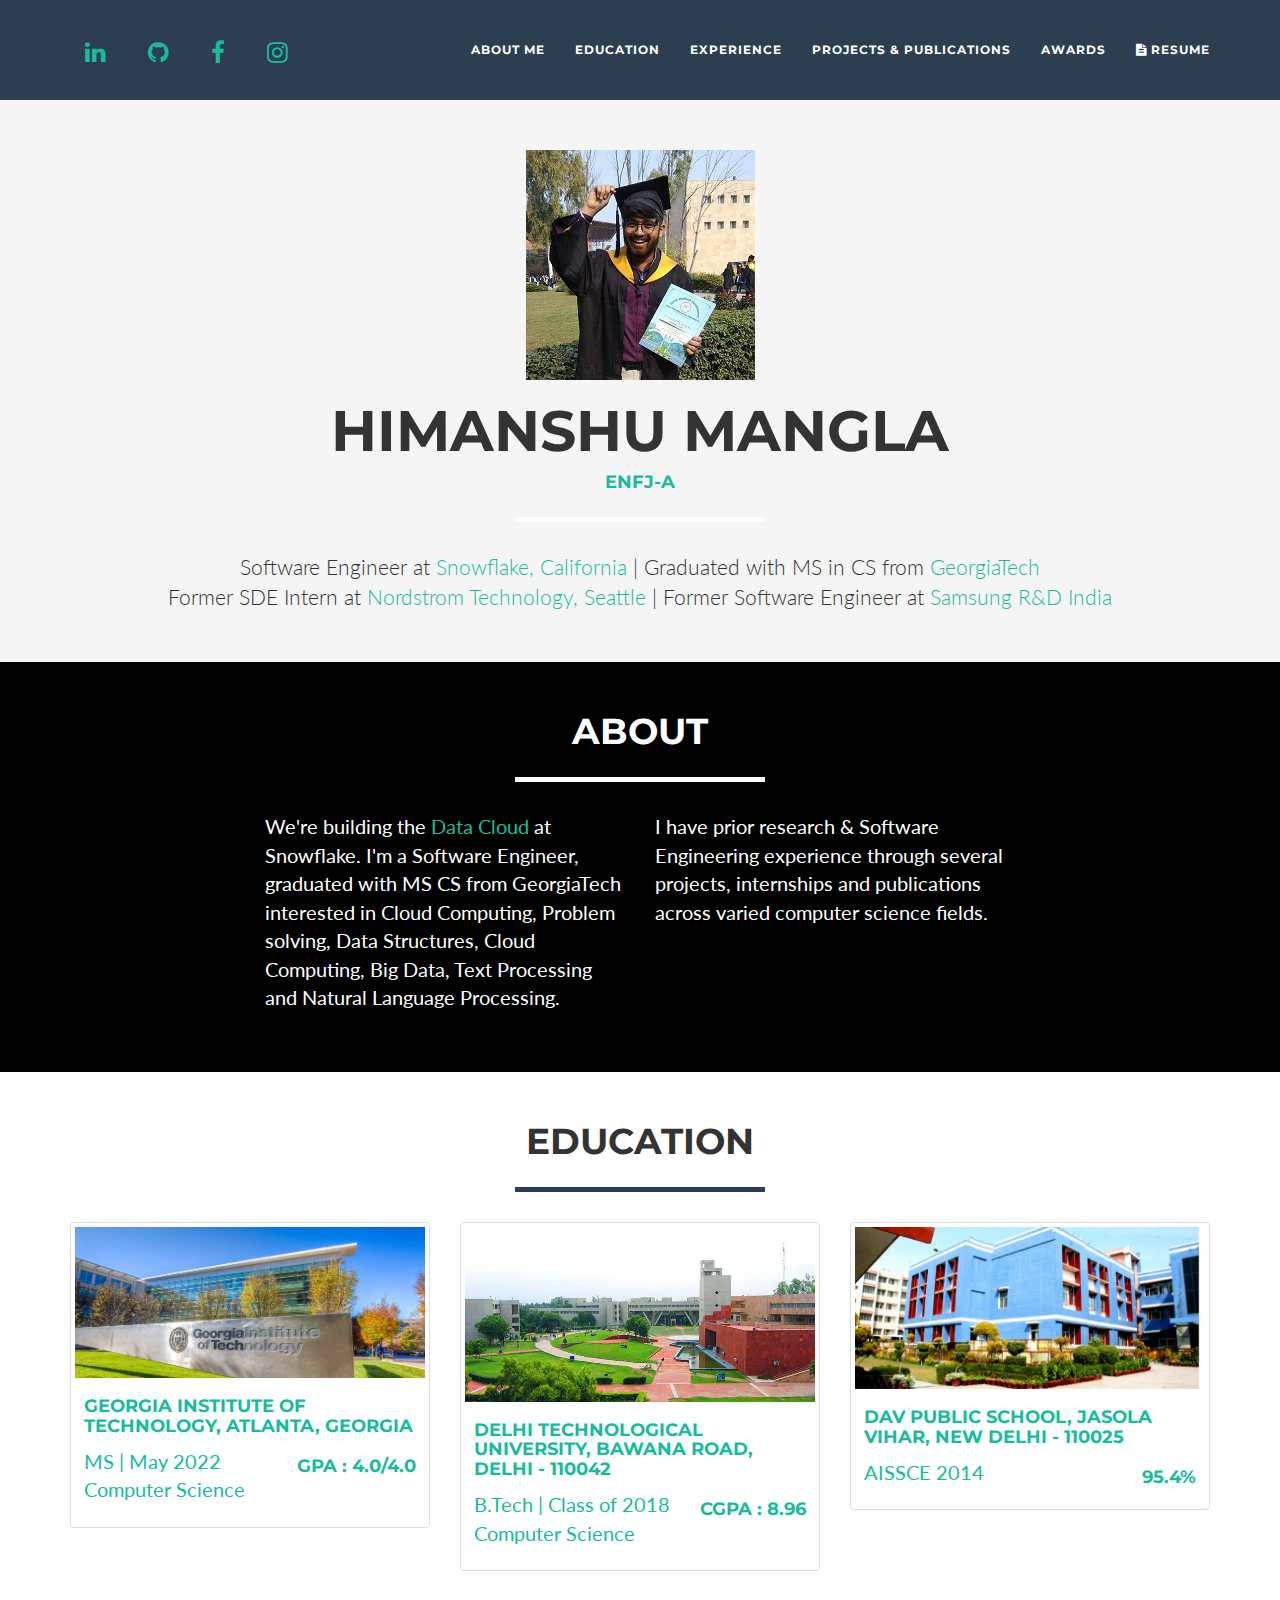
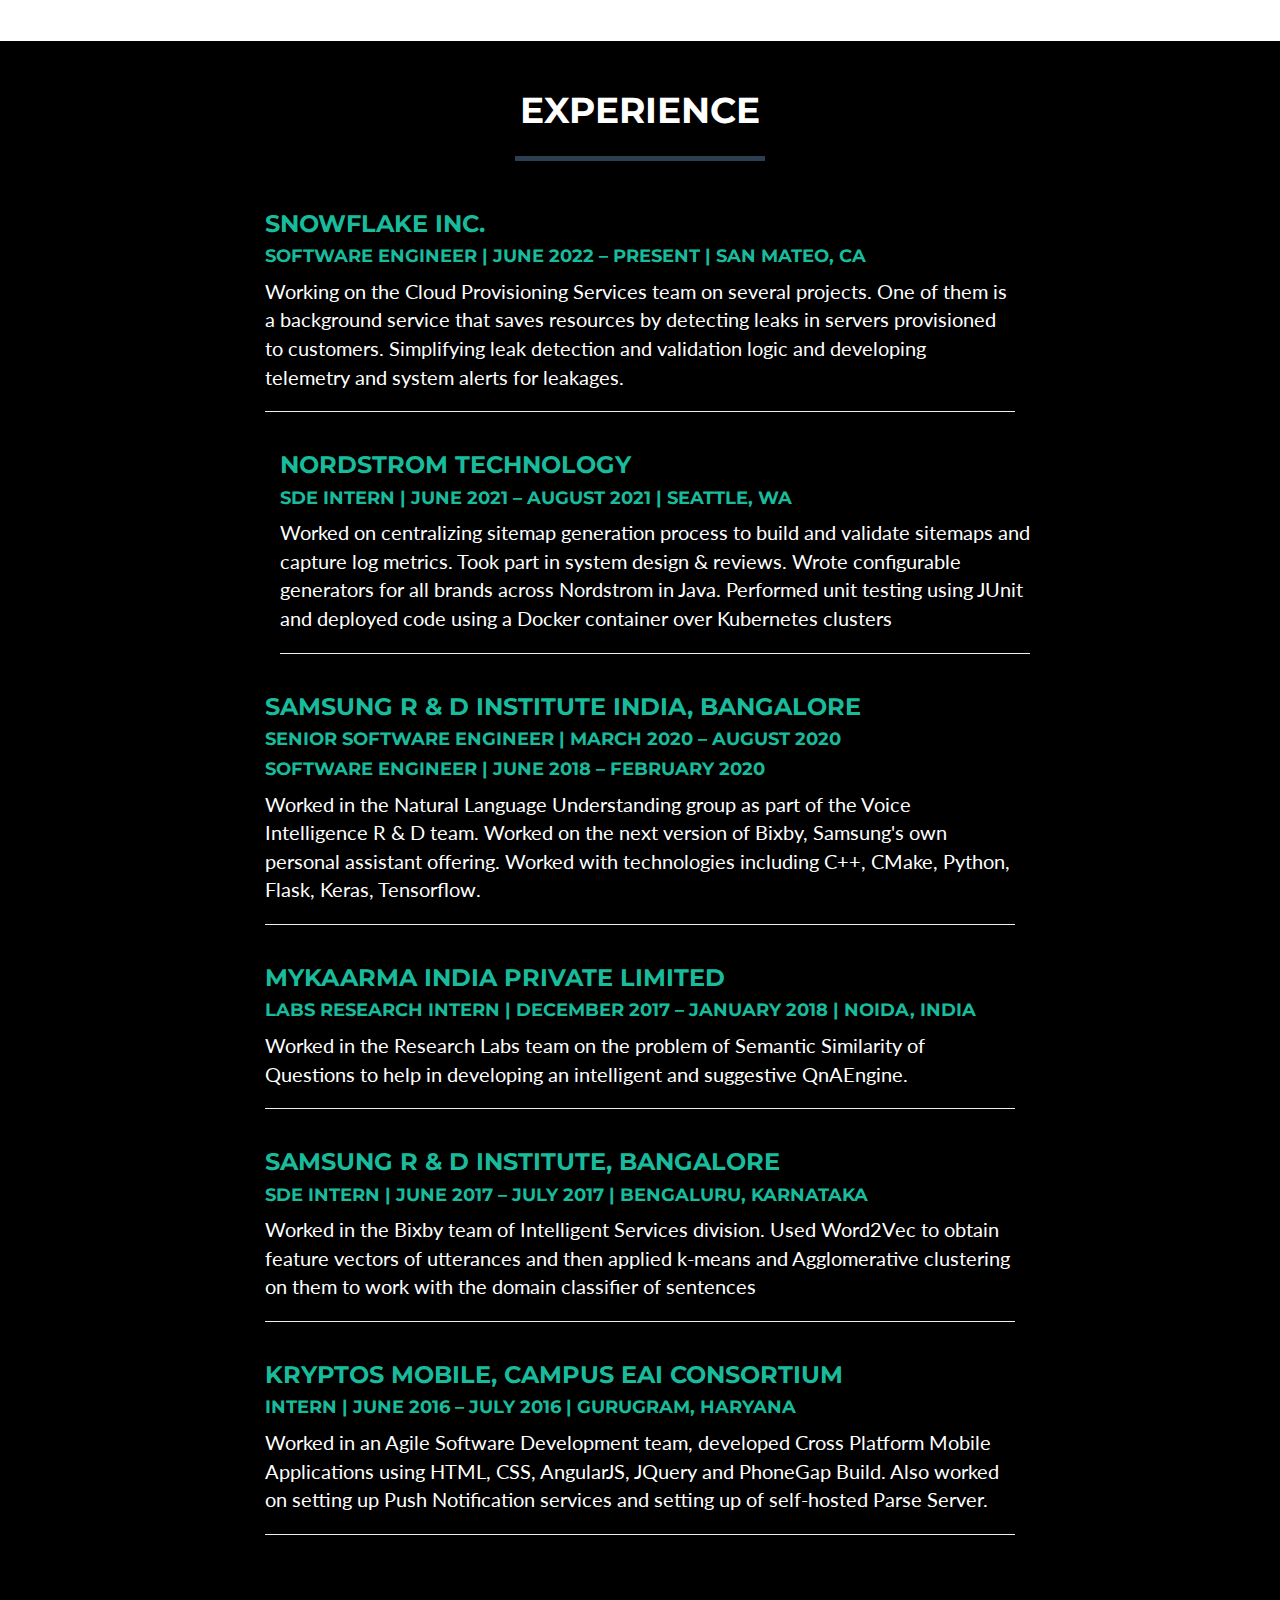
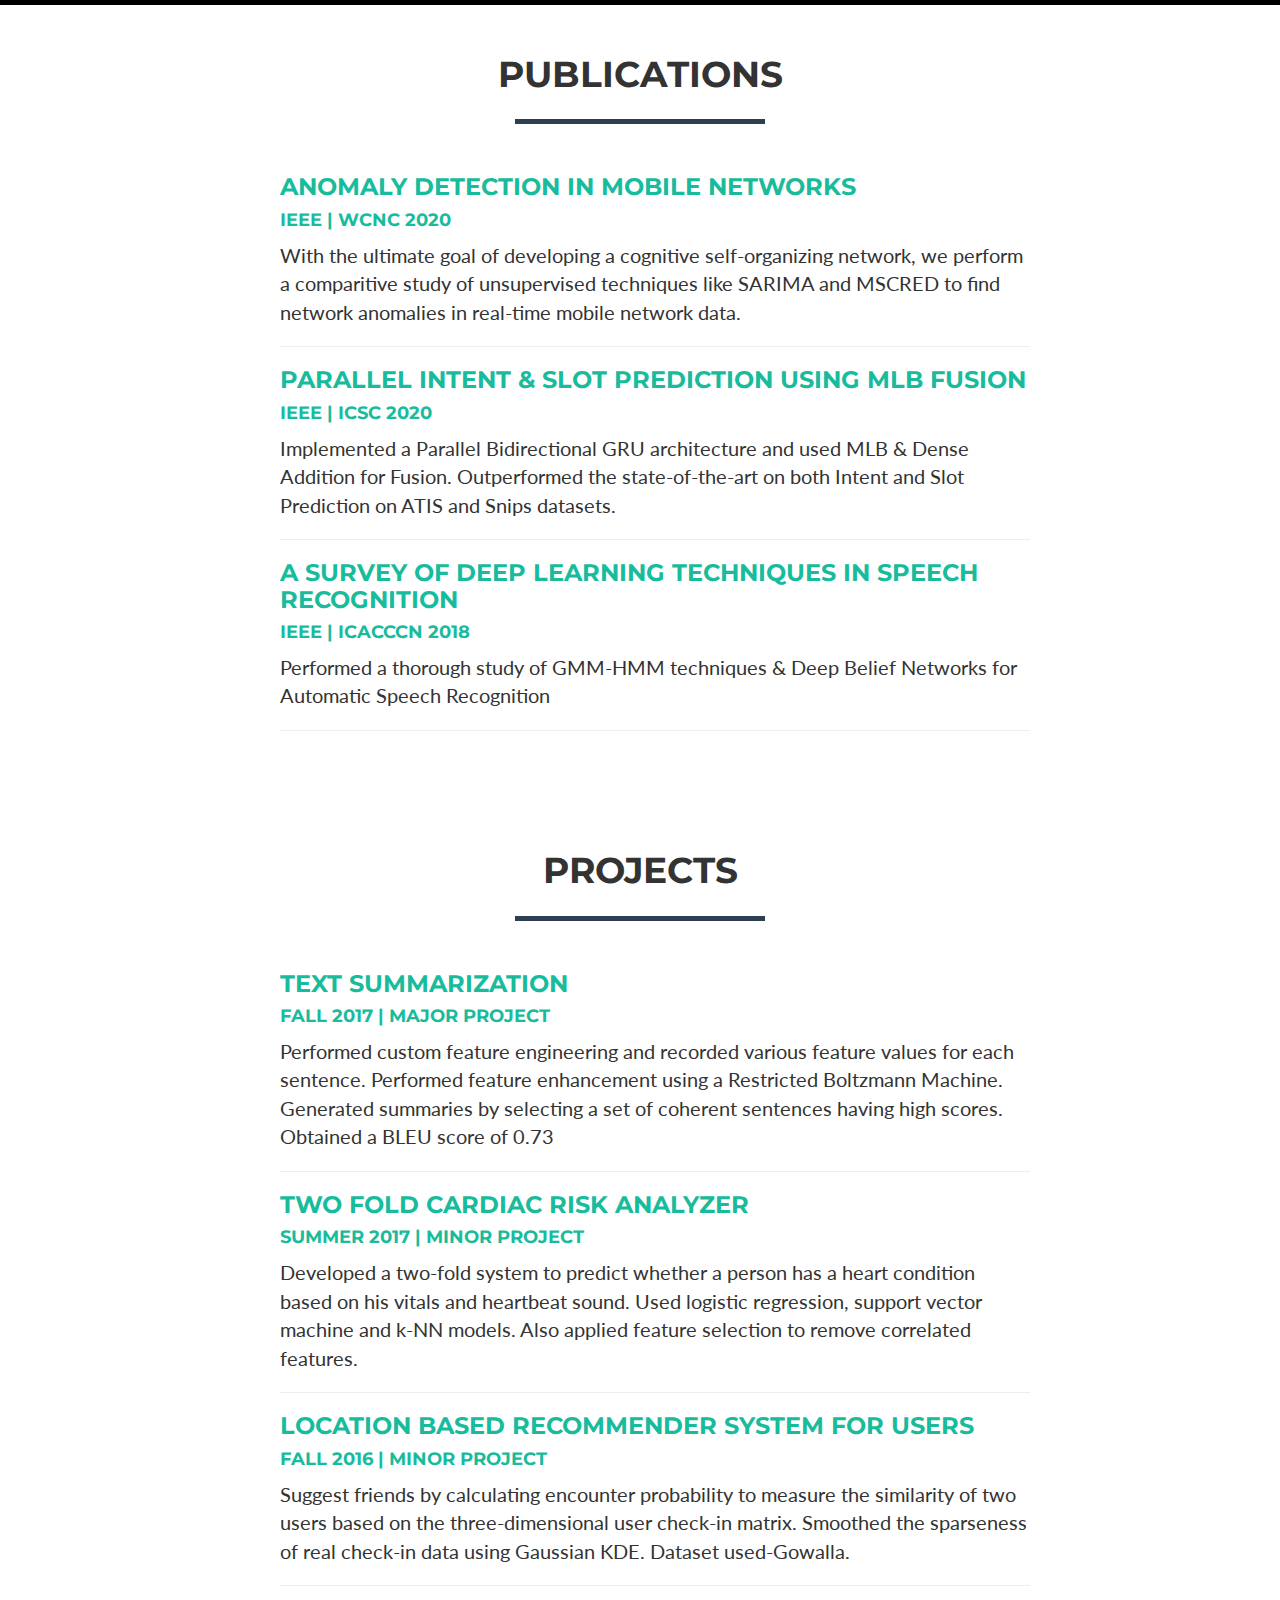
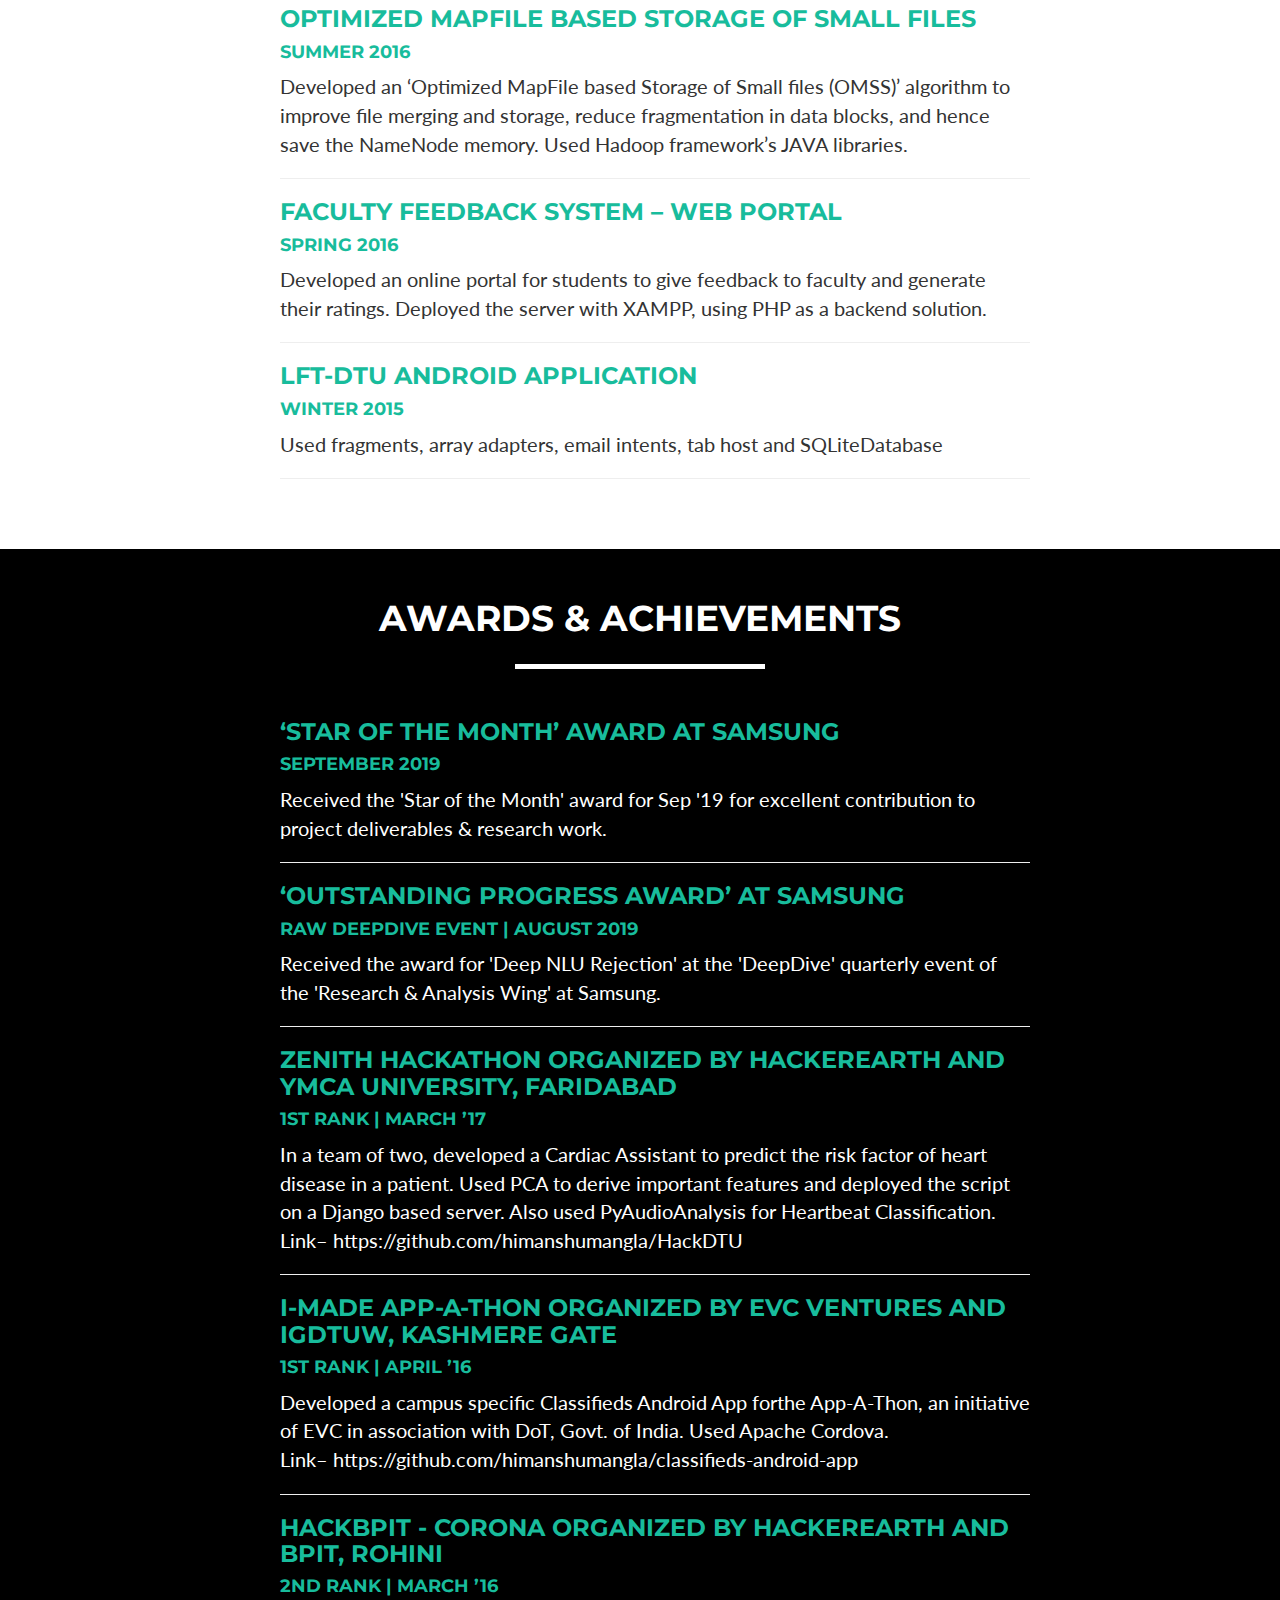
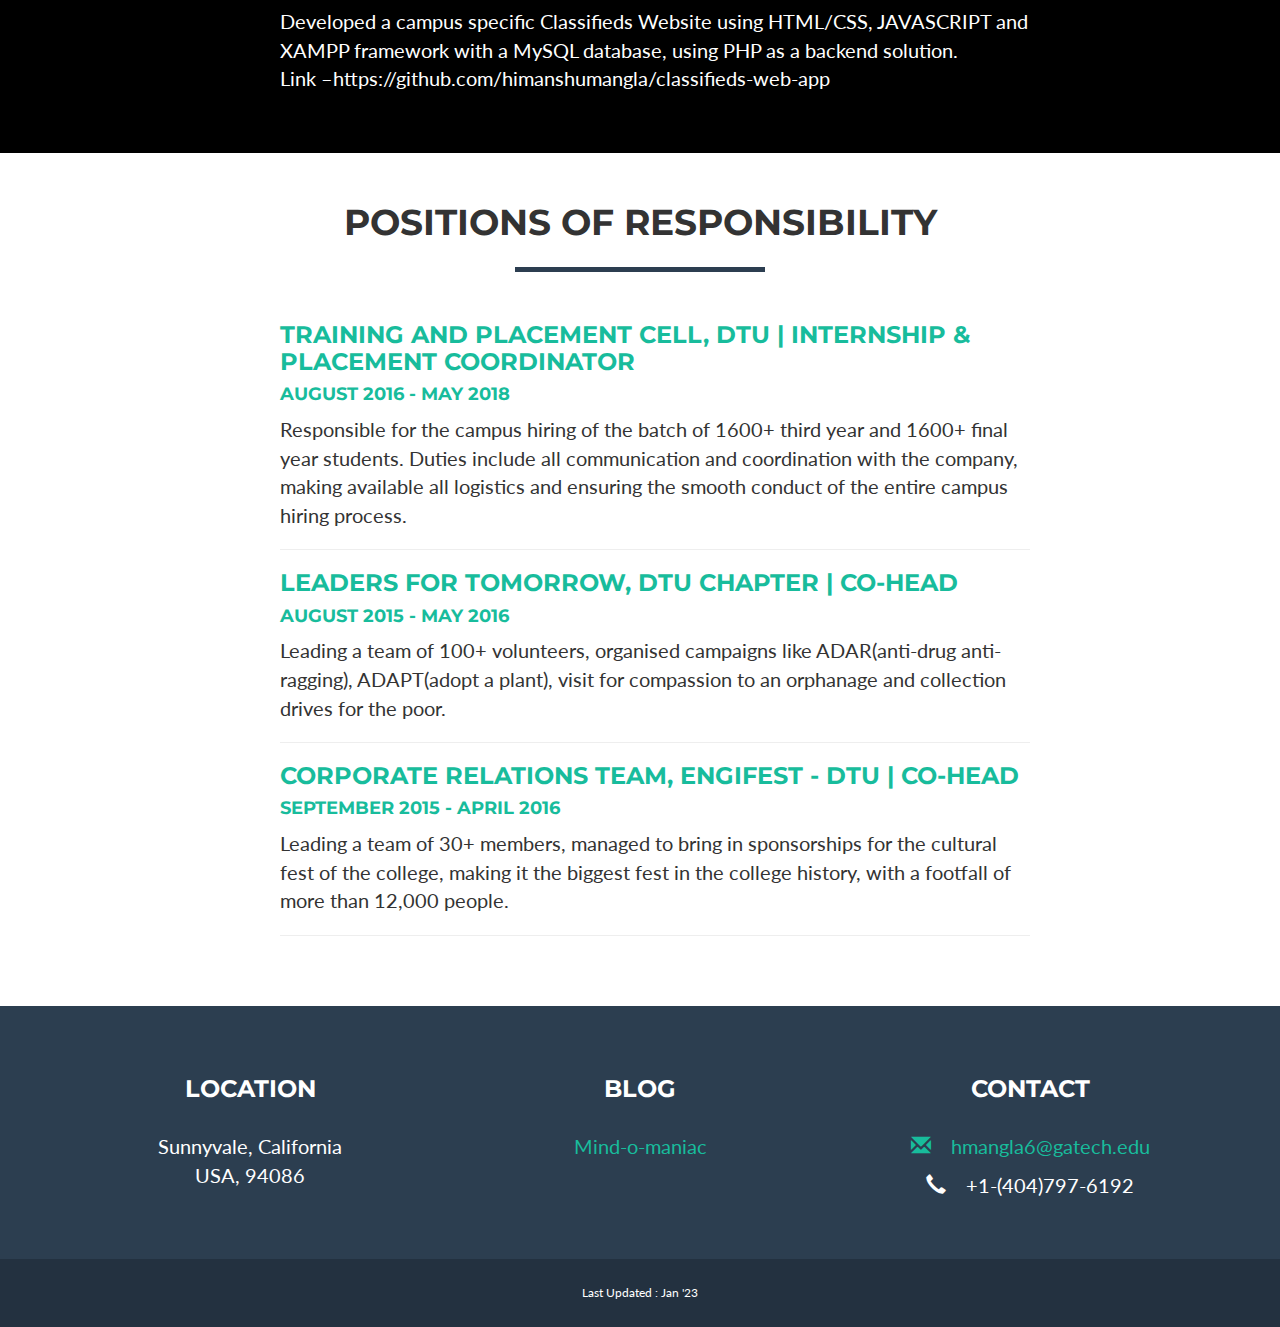
==== commit e11180e9: "anchor tag update" ====
--- a/index.html
+++ b/index.html
@@ -117,7 +117,7 @@
             </div>
             <div class="row">
                 <div class="col-lg-4 col-lg-offset-2">
-                    <p>We're building the <a href="https://www.snowflake.com/trending/data-cloud-storage#:~:text=The%20Data%20Cloud%20allows%20organizations,shared%20data%20and%20data%20services.">Data Cloud</> at Snowflake. I'm a Software Engineer,  graduated with MS CS from GeorgiaTech interested in Cloud Computing, Problem solving, Data Structures, Cloud Computing, Big Data, Text Processing and Natural Language Processing. </p>
+                    <p>We're building the <a href="https://www.snowflake.com/trending/data-cloud-storage#:~:text=The%20Data%20Cloud%20allows%20organizations,shared%20data%20and%20data%20services.">Data Cloud</a> at Snowflake. I'm a Software Engineer,  graduated with MS CS from GeorgiaTech interested in Cloud Computing, Problem solving, Data Structures, Cloud Computing, Big Data, Text Processing and Natural Language Processing. </p>
                 </div>
                 <div class="col-lg-4">
                     <p>I have prior research & Software Engineering experience through several projects, internships and publications across varied computer science fields.</p>
